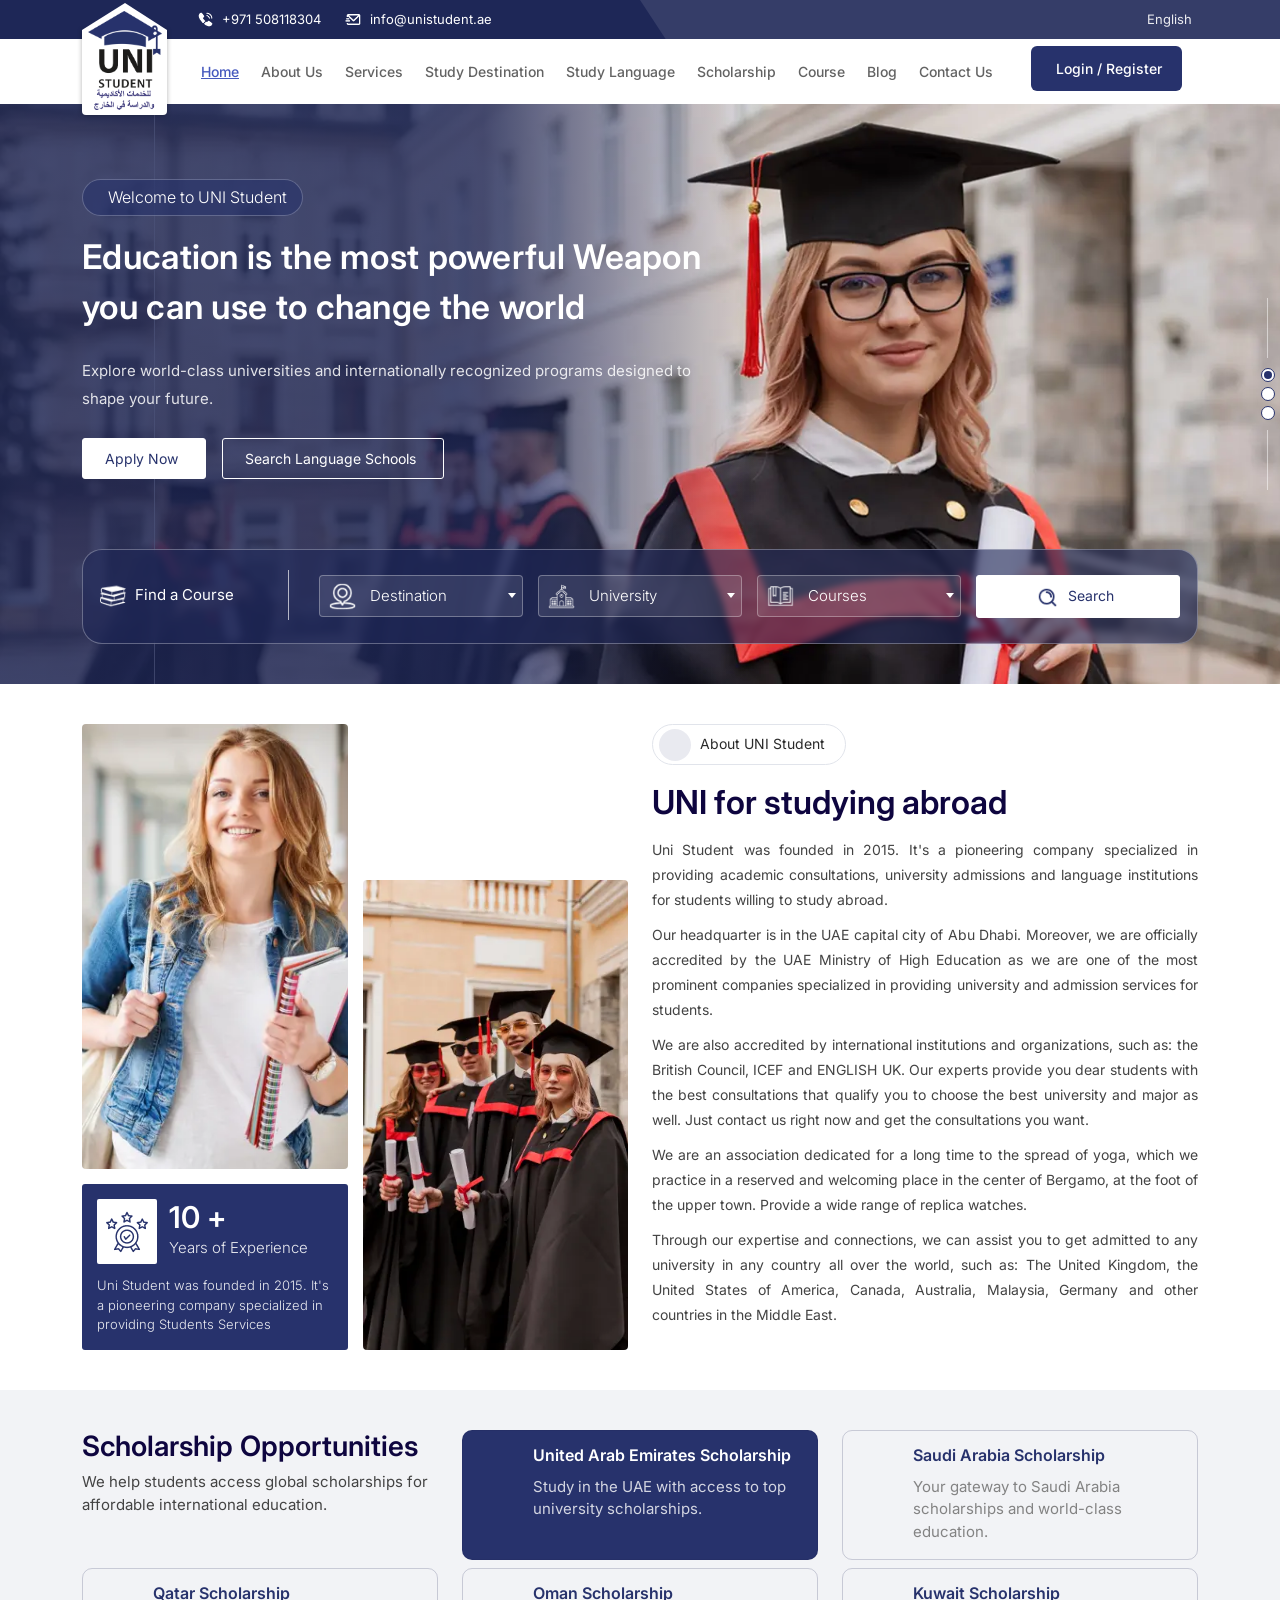
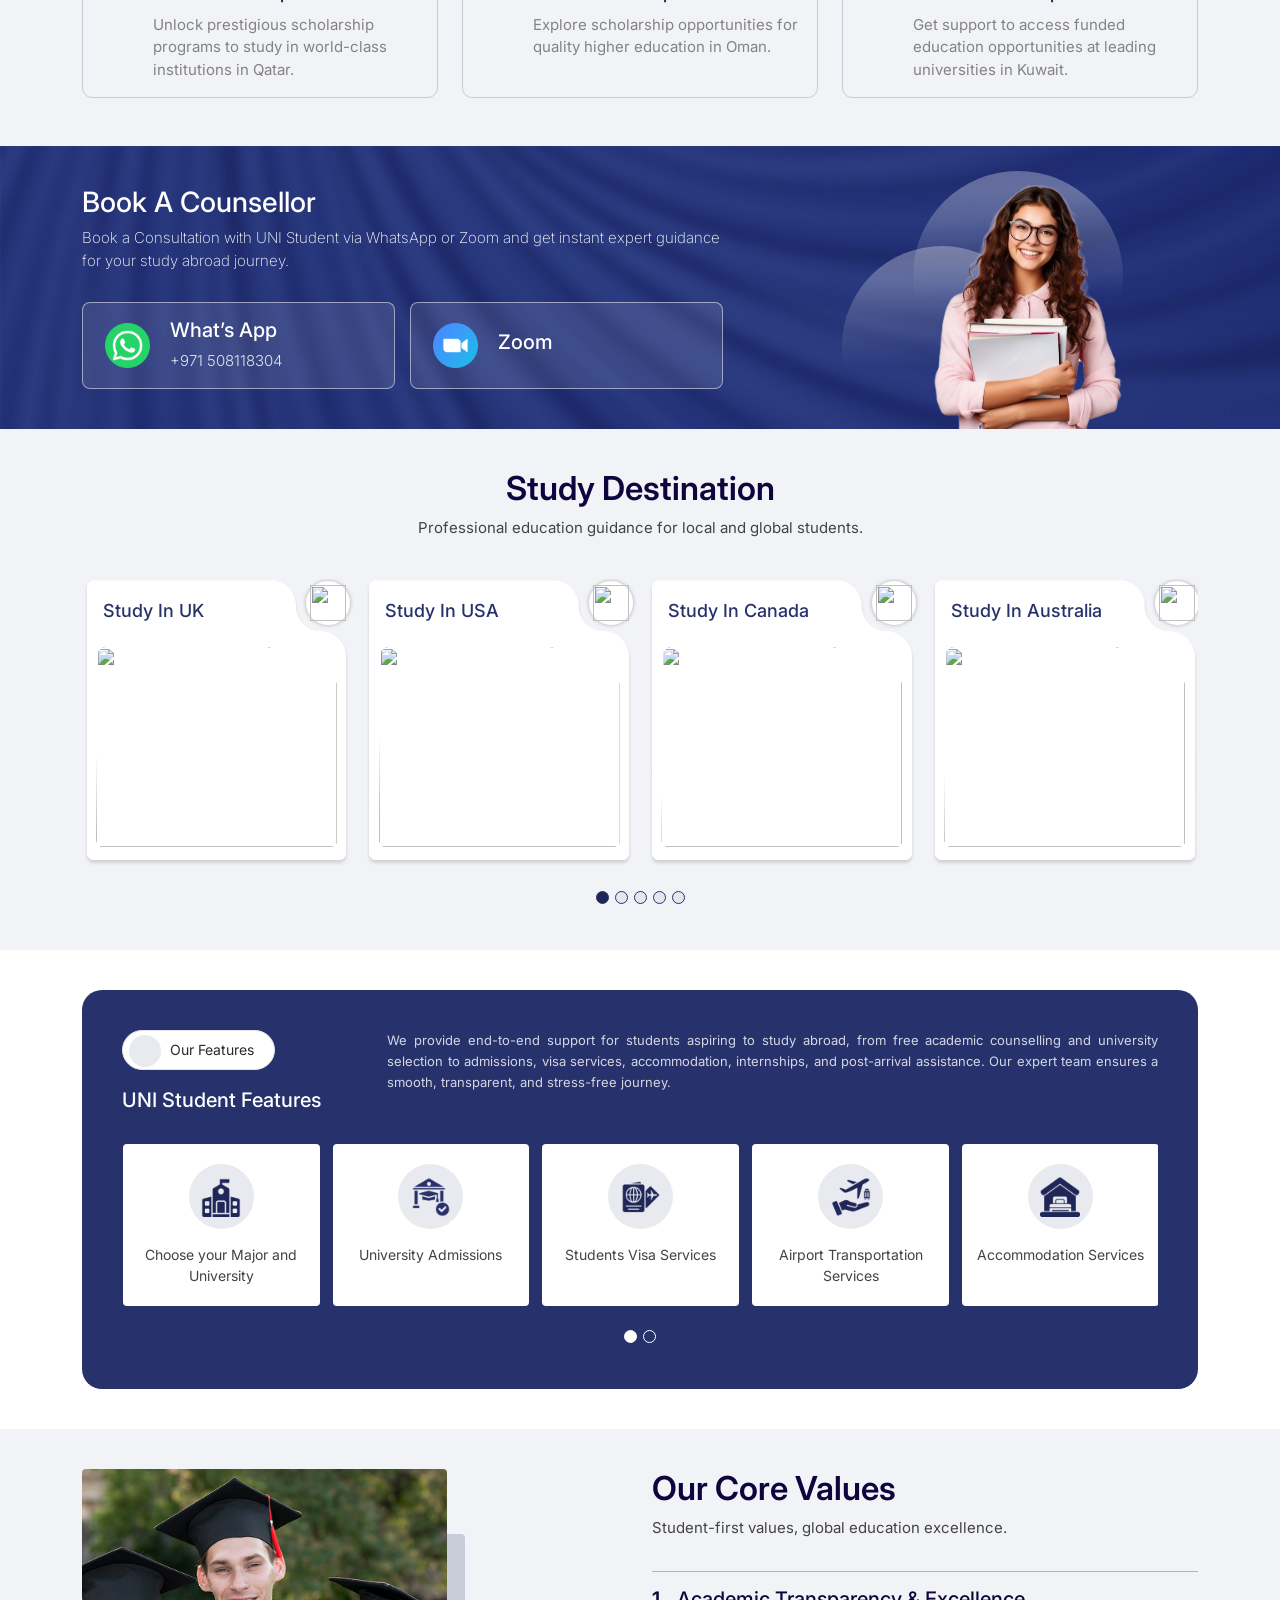
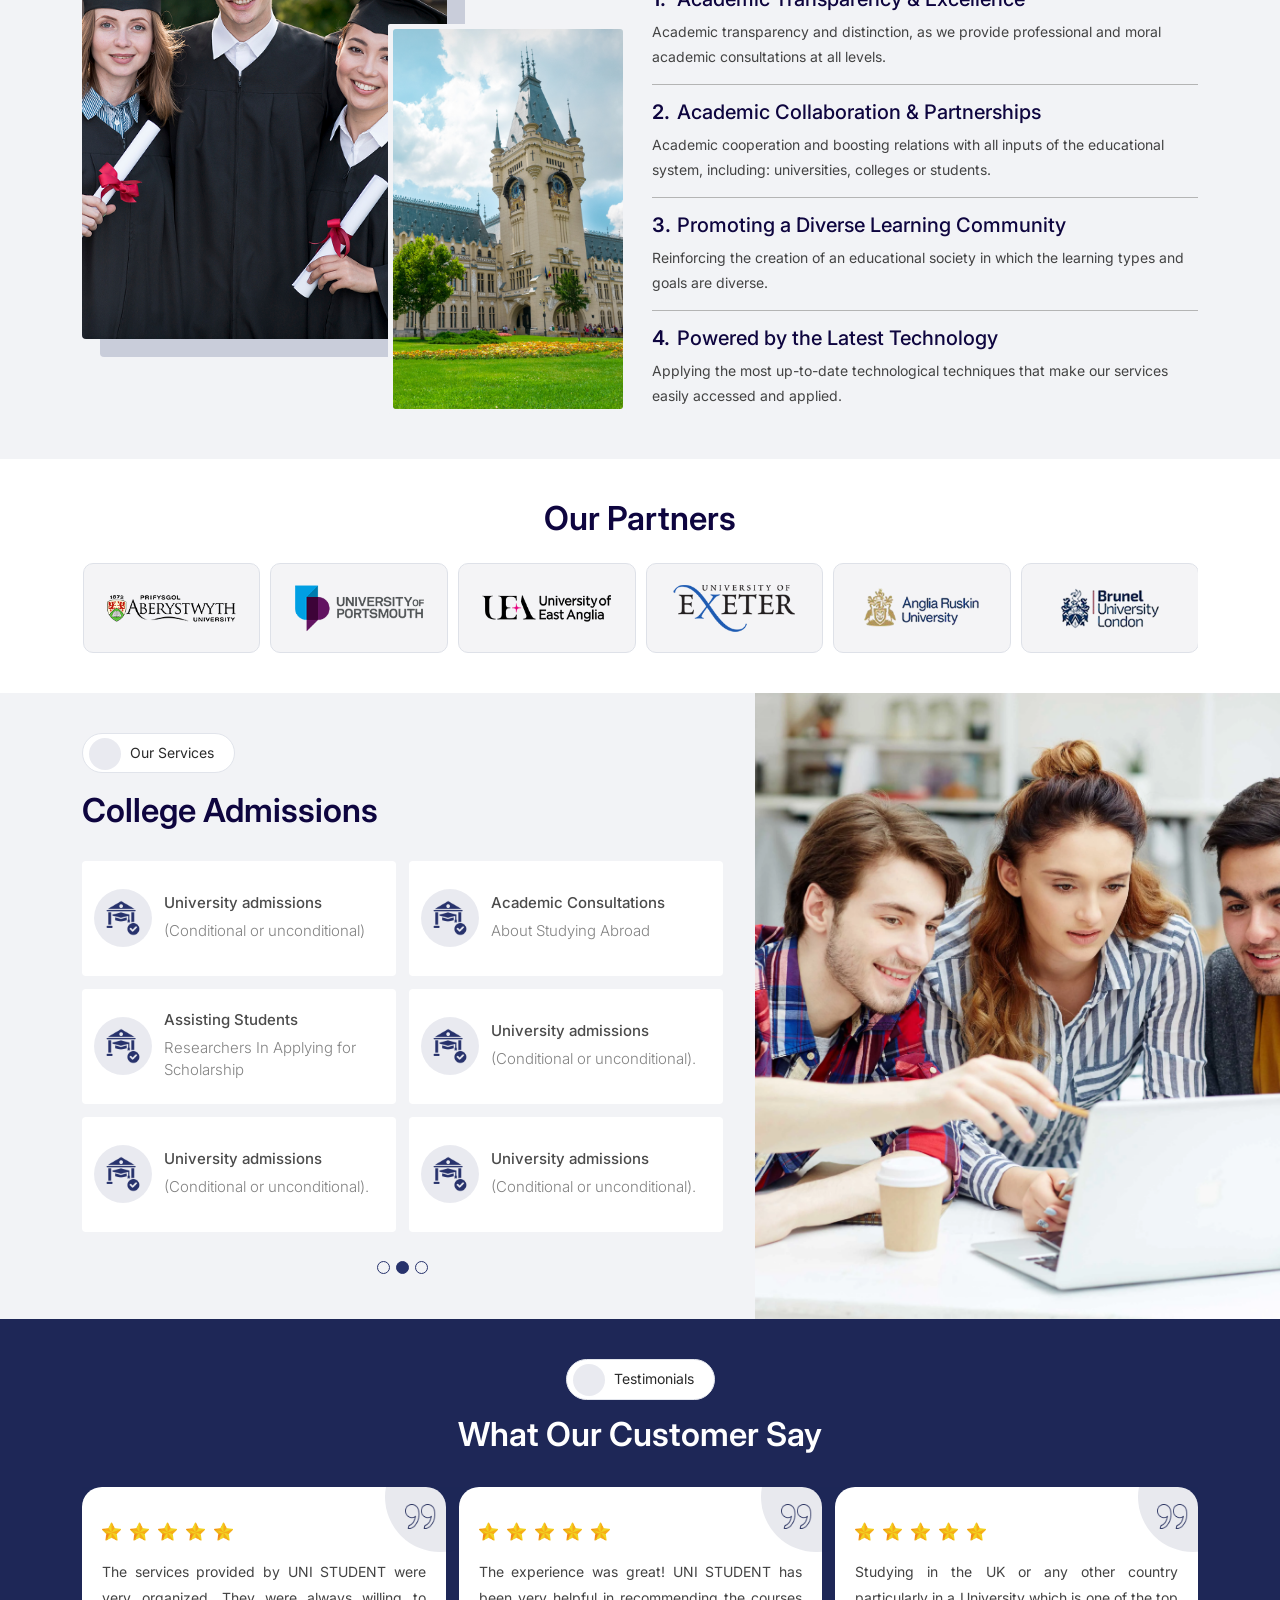
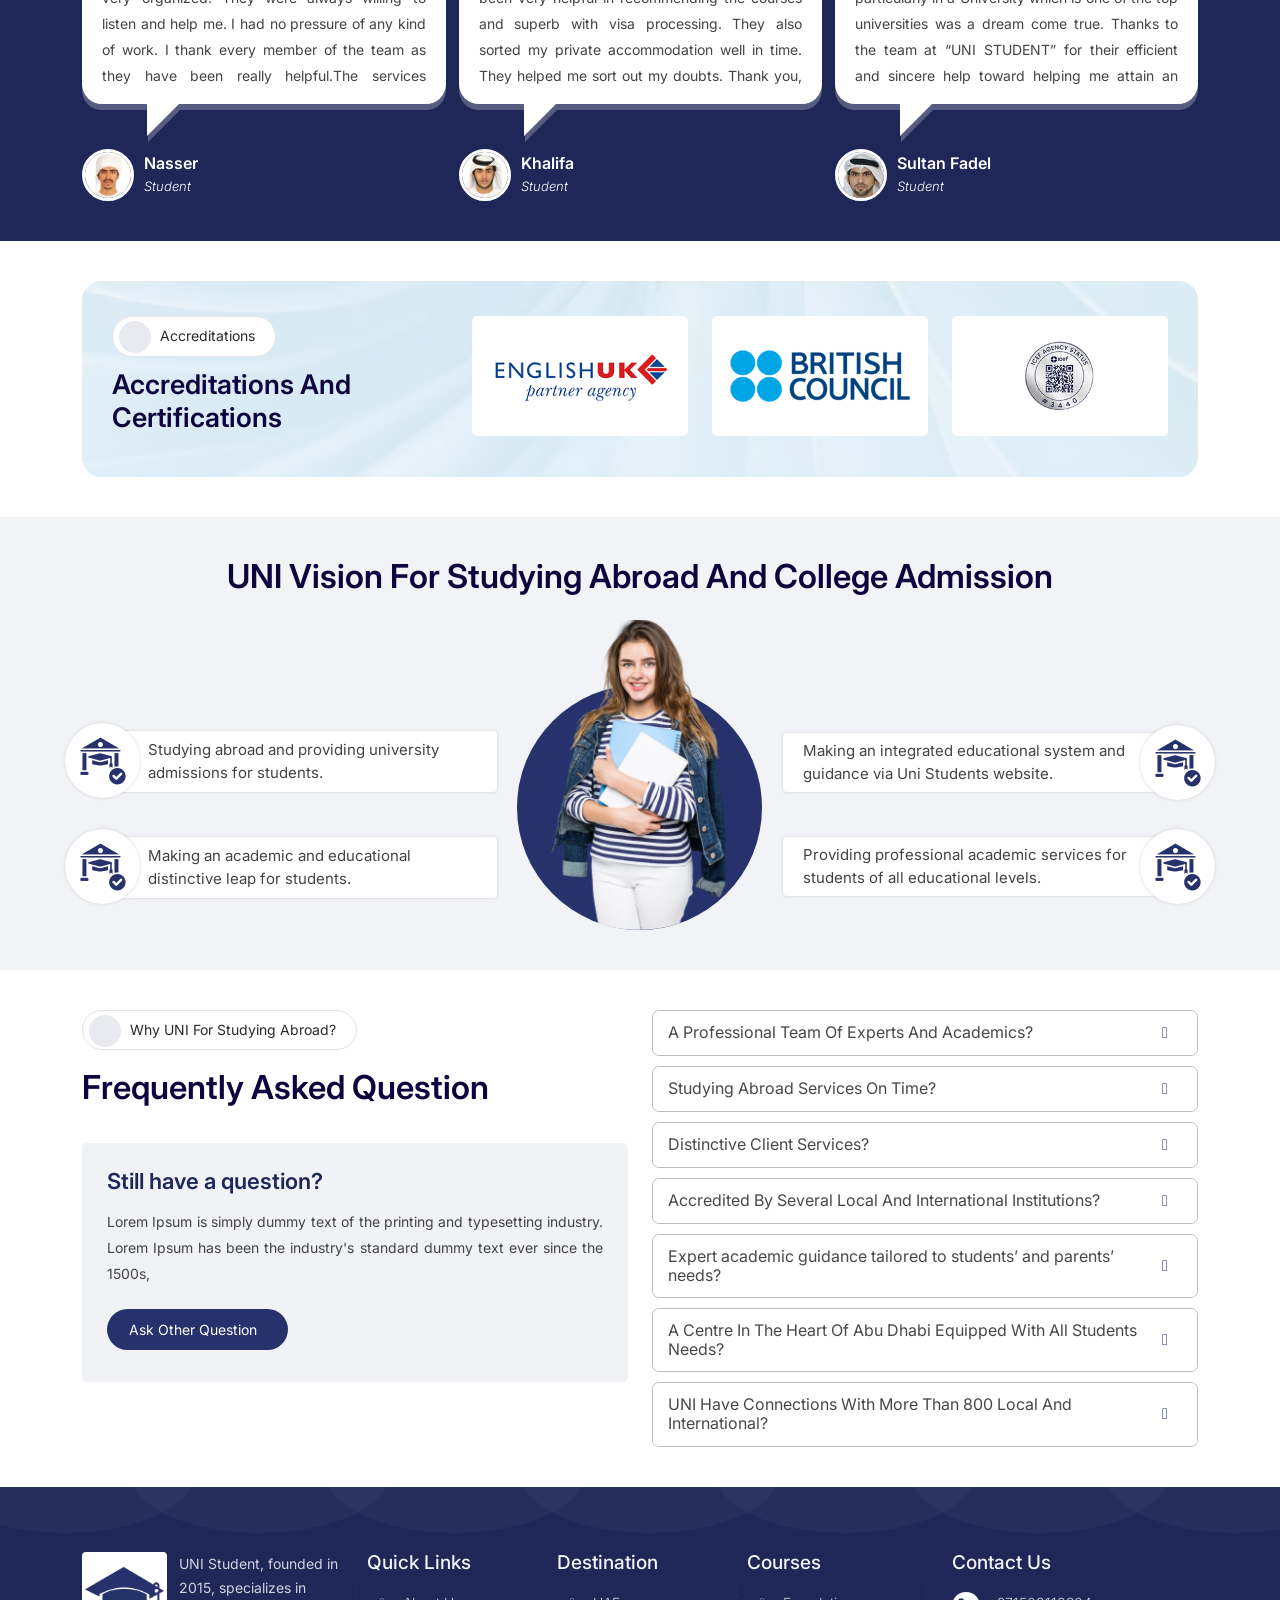
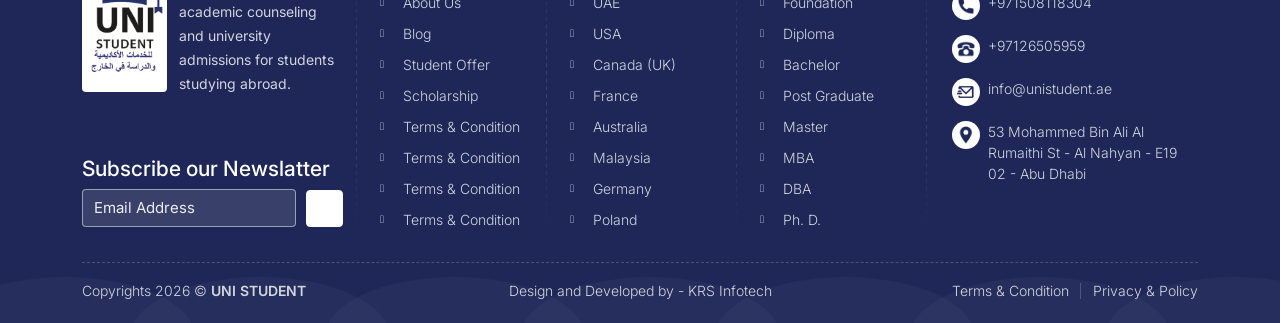
==== index.html @ 0025b0e8 "add project" ====
<!doctype html>
<html lang="en">

<head>
    <!-- Required meta tags -->
    <meta charset="utf-8">
    <meta name="viewport" content="width=device-width, initial-scale=1">
    <link rel="icon" type="image/png" href="assets/img/favicon-32.png" sizes="32x32">
    <link rel="icon" type="image/png" href="assets/img/favicon-16.png" sizes="16x16">
    <!-- font awesome -->
    <link rel="stylesheet" href="https://site-assets.fontawesome.com/releases/v6.7.2/css/all.css">
    <!-- style font family -->
    <link
        href="https://fonts.googleapis.com/css2?family=Inter:ital,opsz,wght@0,14..32,100..900;1,14..32,100..900&family=Poppins:ital,wght@0,100;0,200;0,300;0,400;0,500;0,600;0,700;0,800;0,900;1,100;1,200;1,300;1,400;1,500;1,600;1,700;1,800;1,900&display=swap"
        rel="stylesheet">
    <!-- start owl carousel -->

    <link href="assets/css/owl.carousel.min.css" rel="stylesheet" />
    <link href="assets/css/owl.theme.default.min.css" rel="stylesheet" />
    <!-- Bootstrap CSS -->

    <link href="assets/css/select2.min.css" rel="stylesheet" />
    <!-- <link rel="stylesheet" href="//cdnjs.cloudflare.com/ajax/libs/jquery.bootstrapvalidator/0.5.2/css/bootstrapValidator.min.css" /> -->
    <link href="assets/css/bootstrap.min.css" rel="stylesheet" />
    <link href="assets/intl-tel-input/intlTelInput.css" rel="stylesheet" />
    <link href="assets/css/style.css" rel="stylesheet" />
    <link href="assets/css/responsive.css" rel="stylesheet" />
    <title>Uni Student</title>
</head>

<body>
    <section class="top-info">
        <div class="container">
            <div class="row align-items-center">

                <div class="col-9">
                    <div class="tp-rgt-lnks">
                        <div class="info-list">
                            <ul>
                                <li>
                                    <a href="tel:+971 508118304">
                                        <div class="list">
                                            <div class="icn">
                                                <img src="assets/img/icons/call.png" alt="call" />
                                            </div>
                                            <div class="cntnt">
                                                <span>+971 508118304</span>
                                            </div>
                                        </div>
                                    </a>
                                </li>
                                <li>
                                    <a href="mailto:info@unistudent.ae">
                                        <div class="list">
                                            <div class="icn">
                                                <img src="assets/img/icons/mail.png" alt="mail" />
                                            </div>
                                            <div class="cntnt">
                                                <span>info@unistudent.ae</span>
                                            </div>
                                        </div>
                                    </a>
                                </li>
                            </ul>
                        </div>

                    </div>
                </div>
                <div class="col-3">
                    <div class="top_languge">
                        <p class="lang" onclick="translatePage()"><span class="mp"><i class="fa-regular fa-globe"></i></span> <span
                                class="txt">English</span> <span class="arw"><i
                                    class="fa-regular fa-chevron-down"></i></span></p>
                    </div>
                </div>
            </div>
        </div>
    </section>
    <!-- start header -->
    <header class="main-header">
        <div class="container">
            <div class="hdr">
                <div class="logo">
                    <a href="index.html">
                        <img src="assets/img/logo.png">
                    </a>
                </div>
                <div class="mdl_bgclr"></div>
                <div class="menu">
                    <div class="mbl-menu-bx d-block d-xl-none">
                        <div class="mbl-menu-hdr">
                            <div class="logo-mbl">
                                <a href="index.html">
                                    <img src="assets/img/logo-mbl.png">
                                </a>
                            </div>
                            <div class="cls-btn">
                                <button type="button"><i class="fa-regular fa-xmark"></i></button>
                            </div>
                        </div>
                    </div>
                    <div class="menuS">
                        <ul>
                            <li>
                                <a href="index.html" class="mn-anchr">Home</a>
                            </li>
                            <li>
                                <a href="about.html" class="mn-anchr">About Us</a>
                            </li>
                            <li>
                                <a href="services.html" class="mn-anchr">Services</a>
                                <span class="arw-icn"><i class="fa-solid fa-angle-down"></i></span>
                                <div class="submenu">
                                    <ul>
                                        <li>
                                            <a href="services-details.html">Counselling</a>
                                        </li>
                                        <li>
                                            <a href="services-details.html">Course, Country & University Selection</a>
                                        </li>
                                        <li>
                                            <a href="services-details.html">Application & Admission</a>
                                        </li>
                                        <li>
                                            <a href="services-details.html">Visa Processing</a>
                                        </li>
                                        <li>
                                            <a href="services-details.html">Find Students Accomodation</a>
                                        </li>
                                        <li>
                                            <a href="services-details.html">Airport Transporation</a>
                                        </li>
                                        <li>
                                            <a href="services-details.html">Certificate Attestation Service</a>
                                        </li>
                                        <li>
                                            <a href="services-details.html">Summer Camps</a>
                                        </li>
                                        <li>
                                            <a href="services-details.html">Additional Support</a>
                                        </li>
                                    </ul>
                                </div>
                            </li>
                            <li>
                                <a href="study-destination.html" class="mn-anchr">Study Destination</a>
                                <span class="arw-icn"><i class="fa-solid fa-angle-down"></i></span>
                                <div class="submenu">
                                    <ul>
                                        <li>
                                            <a href="study-destination-details-page.html"><span class="menu-flg"><img src="assets/img/flag/uk.png" /></span>Study In UK</a>
                                        </li>
                                        <li>
                                            <a href="study-destination-details-page.html"><span class="menu-flg"><img src="assets/img/flag/usa.png" /></span>Study In USA</a>
                                        </li>
                                        <li>
                                            <a href="study-destination-details-page.html"><span class="menu-flg"><img src="assets/img/flag/canada.png" /></span>Study In Canada</a>
                                        </li>
                                        <li>
                                            <a href="study-destination-details-page.html"><span class="menu-flg"><img src="assets/img/flag/Australia.png" /></span>Study In Australia</a>
                                        </li>
                                        <li>
                                            <a href="study-destination-details-page.html"><span class="menu-flg"><img src="assets/img/flag/malaysia.png" /></span>Study In Malaysia</a>
                                        </li>
                                        <li>
                                            <a href="study-destination-details-page.html"><span class="menu-flg"><img src="assets/img/flag/uae.png" /></span>Study In UAE</a>
                                        </li>
                                        <li>
                                            <a href="study-destination-details-page.html"><span class="menu-flg"><img src="assets/img/flag/france.png" /></span>Study In France</a>
                                        </li>
                                        <li>
                                            <a href="study-destination-details-page.html"><span class="menu-flg"><img src="assets/img/flag/germany.png" /></span>Study In Germany</a>
                                        </li>
                                        <li>
                                            <a href="study-destination-details-page.html"><span class="menu-flg"><img src="assets/img/flag/poland.png" /></span>Study In Poland</a>
                                        </li>
                                        <li>
                                            <a href="study-destination-details-page.html"><span class="menu-flg"><img src="assets/img/flag/hungary.png" /></span>Study In Hungary</a>
                                        </li>
                                        <li>
                                            <a href="study-destination-details-page.html"><span class="menu-flg"><img src="assets/img/flag/georgia.png" /></span>Study In Georgia</a>
                                        </li>
                                        <li>
                                            <a href="study-destination-details-page.html"><span class="menu-flg"><img src="assets/img/flag/spain.png" /></span>Study In Spain</a>
                                        </li>
                                        <li>
                                            <a href="study-destination-details-page.html"><span class="menu-flg"><img src="assets/img/flag/newzealand.png" /></span>Study In New Zealand</a>
                                        </li>
                                        <li>
                                            <a href="study-destination-details-page.html"><span class="menu-flg"><img src="assets/img/flag/netherlands.png" /></span>Study In Netherlands</a>
                                        </li>
                                        <li>
                                            <a href="study-destination-details-page.html"><span class="menu-flg"><img src="assets/img/flag/cyprus.png" /></span>Study In Cyprus</a>
                                        </li>
                                        <li>
                                            <a href="study-destination-details-page.html"><span class="menu-flg"><img src="assets/img/flag/italy.png" /></span>Study In Italy</a>
                                        </li>
                                        <li>
                                            <a href="study-destination-details-page.html"><span class="menu-flg"><img src="assets/img/flag/turkey.png" /></span>Study In Turkey</a>
                                        </li>
                                        <li>
                                            <a href="study-destination-details-page.html"><span class="menu-flg"><img src="assets/img/flag/malta.png" /></span>Study In Malta</a>
                                        </li>
                                        <li>
                                            <a href="study-destination-details-page.html"><span class="menu-flg"><img src="assets/img/flag/serbia.png" /></span>Study In Serbia</a>
                                        </li>
                                        <li>
                                            <a href="study-destination-details-page.html"><span class="menu-flg"><img src="assets/img/flag/russia.png" /></span>Study In Russia</a>
                                        </li>
                                        
                                    </ul>
                                </div>
                            </li>
                            <li>
                                <a href="study-language.html" class="mn-anchr">Study Language</a>
                                <span class="arw-icn"><i class="fa-solid fa-angle-down"></i></span>
                                <div class="submenu">
                                    <ul>
                                        <li>
                                            <a href="study-language-inner-page.html"><span class="menu-flg"><img src="assets/img/flag/uk.png" /></span>Study English in UK</a>
                                        </li>
                                        <li>
                                            <a href="study-language-inner-page.html"><span class="menu-flg"><img src="assets/img/flag/usa.png" /></span>Study English in USA</a>
                                        </li>
                                        <li>
                                            <a href="study-language-inner-page.html"><span class="menu-flg"><img src="assets/img/flag/canada.png" /></span>Study English in Canada</a>
                                        </li>
                                        <li>
                                            <a href="study-language-inner-page.html"><span class="menu-flg"><img src="assets/img/flag/Australia.png" /></span>Study English in Australia</a>
                                        </li>
                                        <li>
                                            <a href="study-language-inner-page.html"><span class="menu-flg"><img src="assets/img/flag/poland.png" /></span>Study English in Poland</a>
                                        </li>
                                        <li>
                                            <a href="study-language-inner-page.html"><span class="menu-flg"><img src="assets/img/flag/uae.png" /></span>Study English in UAE</a>
                                        </li>
                                        <li>
                                            <a href="study-language-inner-page.html"><span class="menu-flg"><img src="assets/img/flag/newzealand.png" /></span>Study English in New Zealand</a>
                                        </li>
                                        <li>
                                            <a href="study-language-inner-page.html"><span class="menu-flg"><img src="assets/img/flag/turkey.png" /></span>Study English in Turkey</a>
                                        </li>
                                        <li>
                                            <a href="study-language-inner-page.html"><span class="menu-flg"><img src="assets/img/flag/malta.png" /></span>Study English in Malta</a>
                                        </li>
                                        <li>
                                            <a href="study-language-inner-page.html"><span class="menu-flg"><img src="assets/img/flag/malaysia.png" /></span>Study English in Malaysia</a>
                                        </li>
                                        <li>
                                            <a href="study-language-inner-page.html"><span class="menu-flg"><img src="assets/img/flag/ireland.png" /></span>Study English in Irland</a>
                                        </li>
                                        <li>
                                            <a href="study-language-inner-page.html"><span class="menu-flg"><img src="assets/img/flag/scotland.png" /></span>Study English in Scotland</a>
                                        </li>
                                        <li>
                                            <a href="study-language-inner-page.html"><span class="menu-flg"><img src="assets/img/flag/georgia.png" /></span>Study English in Georgia</a>
                                        </li>
                                        <li>
                                            <a href="study-language-inner-page.html"><span class="menu-flg"><img src="assets/img/flag/serbia.png" /></span>Study English in Serbia</a>
                                        </li>
                                        <li>
                                            <a href="study-language-inner-page.html"><span class="menu-flg"><img src="assets/img/flag/germany.png" /></span>Study English in Germany</a>
                                        </li>
                                        <li>
                                            <a href="study-language-inner-page.html"><span class="menu-flg"><img src="assets/img/flag/italy.png" /></span>Study English in Italy</a>
                                        </li>
                                        <li>
                                            <a href="study-language-inner-page.html"><span class="menu-flg"><img src="assets/img/flag/japan.png" /></span>Study English in Japan</a>
                                        </li>
                                        <li>
                                            <a href="study-language-inner-page.html"><span class="menu-flg"><img src="assets/img/flag/china.png" /></span>Study English in China</a>
                                        </li>
                                        <li>
                                            <a href="study-language-inner-page.html"><span class="menu-flg"><img src="assets/img/flag/france.png" /></span>Study English in France</a>
                                        </li>
                                        <li>
                                            <a href="study-language-inner-page.html"><span class="menu-flg"><img src="assets/img/flag/south-korea.png" /></span>Study English in South Korea</a>
                                        </li>
                                        <li>
                                            <a href="study-language-inner-page.html"><span class="menu-flg"><img src="assets/img/flag/netherlands.png" /></span>Study English in Netherland</a>
                                        </li>
                                        <li>
                                            <a href="study-language-inner-page.html"><span class="menu-flg"><img src="assets/img/flag/spain.png" /></span>Study English in Spain</a>
                                        </li>
                                    </ul>
                                </div>
                            </li>
                            <li>
                                <a href="javascript:void(0);" class="mn-anchr">Scholarship</a>
                                <span class="arw-icn"><i class="fa-solid fa-angle-down"></i></span>
                                <div class="submenu">
                                    <ul>
                                        <li>
                                            <a href="scholarship-details.html"><span class="menu-flg"><img src="assets/img/flag/uae.png" /></span>UAE Scholarship</a>
                                        </li>
                                        <li>
                                            <a href="scholarship-details.html"><span class="menu-flg"><img src="assets/img/flag/saudi-arabia.png" /></span>Saudi Arabia Scholarship</a>
                                        </li>
                                        <li>
                                            <a href="scholarship-details.html"><span class="menu-flg"><img src="assets/img/flag/kuwait.png" /></span>Kuwait Scholarship</a>
                                        </li>
                                        <li>
                                            <a href="scholarship-details.html"><span class="menu-flg"><img src="assets/img/flag/qatar.png" /></span>Qatar Scholarship</a>
                                        </li>
                                        <li>
                                            <a href="scholarship-details.html"><span class="menu-flg"><img src="assets/img/flag/oman.png" /></span>Oman Scholarship</a>
                                        </li>
                                        <li>
                                            <a href="scholarship-details.html"><span class="menu-flg"><img src="assets/img/flag/bahrain.png" /></span>Bahrain Scholarship</a>
                                        </li>
                                        
                                    </ul>
                                </div>
                            </li>

                            <li>
                                <a href="courses.html" class="mn-anchr">Course</a>
                                <span class="arw-icn"><i class="fa-solid fa-angle-down"></i></span>
                                <div class="submenu">
                                    <ul>
                                        <li>
                                            <a href="courses-details.html">Foundation</a>
                                        </li>
                                        <li>
                                            <a href="courses-details.html">Diploma</a>
                                        </li>
                                        <li>
                                            <a href="courses-details.html">Bachelor</a>
                                        </li>
                                        <li>
                                            <a href="courses-details.html">Postgraduate</a>
                                        </li>
                                        <li>
                                            <a href="courses-details.html">Master</a>
                                        </li>
                                        <li>
                                            <a href="courses-details.html">MBA</a>
                                        </li>
                                        <li>
                                            <a href="courses-details.html">DBA</a>
                                        </li>
                                        <li>
                                            <a href="courses-details.html">Ph.D</a>
                                        </li>
                                    </ul>
                                </div>
                            </li>
                            <li>
                                <a href="blog.html" class="mn-anchr">Blog</a>
                            </li>
                            <li>
                                <a href="contact-us.html" class="mn-anchr">Contact Us</a>
                            </li>
                        </ul>
                    </div>
                </div>
                <div class="hedr-btns">
                    <a href="#" class="primary-btn"><span><i class="fa-regular fa-user"></i></span> <span
                            class="btn-grd">Login / Register </span>
                    </a>
                    <button class="mn_btn"><i class="fa-regular fa-bars"></i></button>
                </div>
            </div>
        </div>
    </header>
    <!-- end header -->
<!-- start banner -->
<div class="banner-slider owl-carousel owl-theme">
    <div class="item">
        <div class="banner-itms">
            <div class="banner-img">
                <img src="assets/img/slider/slider-01.webp" alt="slider-01" />
                <span class="bnr-line"></span>
            </div>
            <div class="banner-cntnt">
                <div class="container">
                    <div class="row">
                        <div class="col-md-10 col-lg-7">
                            <div class="bnr-subtitle">
                                <h6 class="subtitle"><span><i class="fa-solid fa-graduation-cap"></i></span>
                                    <span>Welcome to UNI Student</span>
                                </h6>
                            </div>
                            <h1 class="bnr-hdg">Education is the most powerful Weapon you can use to change the world
                            </h1>
                            <p class="bnr-para">Explore world-class universities and internationally recognized programs
                                designed to shape your future.</p>
                                <div class="banner-btns-grp">
                                    <a href="#" class="white-btn"><span class="btn-grd">Apply Now</span> <span><i
                                        class="fa-regular fa-arrow-right"></i></span></a>
                                        <a href="#" class="white-btn btn2"><span class="btn-grd">Search Language Schools</span> <span><i
                                        class="fa-regular fa-arrow-right"></i></span></a>
                                </div>
                            
                        </div>
                    </div>
                </div>
            </div>
        </div>
    </div>
    <!--end items-->
    <div class="item">
        <div class="banner-itms">
            <div class="banner-img">
                <img src="assets/img/slider/slider-01.webp" alt="slider-02" />
                <span class="bnr-line"></span>
            </div>
            <div class="banner-cntnt">
                <div class="container">
                    <div class="row">
                        <div class="col-md-10 col-lg-7">
                            <div class="bnr-subtitle">
                                <h6 class="subtitle"><span><i class="fa-solid fa-graduation-cap"></i></span>
                                    <span>Welcome to UNI Student</span>
                                </h6>
                            </div>
                            <h1 class="bnr-hdg">Education is the most powerful Weapon you can use to change the world
                            </h1>
                            <p class="bnr-para">Explore world-class universities and internationally recognized programs
                                designed to shape your future.</p>
                           <div class="banner-btns-grp">
                                    <a href="#" class="white-btn"><span class="btn-grd">Apply Now</span> <span><i
                                        class="fa-regular fa-arrow-right"></i></span></a>
                                        <a href="#" class="white-btn btn2"><span class="btn-grd">Search Language Schools</span> <span><i
                                        class="fa-regular fa-arrow-right"></i></span></a>
                                </div>
                        </div>
                    </div>
                </div>
            </div>
        </div>
    </div>
    <!--end items-->
    <div class="item">
        <div class="banner-itms">
            <div class="banner-img">
                <img src="assets/img/slider/slider-01.webp" alt="slider-03" />
                <span class="bnr-line"></span>
            </div>
            <div class="banner-cntnt">
                <div class="container">
                    <div class="row">
                        <div class="col-md-10 col-lg-7">
                            <div class="bnr-subtitle">
                                <h6 class="subtitle"><span><i class="fa-solid fa-graduation-cap"></i></span>
                                    <span>Welcome to UNI Student</span>
                                </h6>
                            </div>
                            <h1 class="bnr-hdg">Education is the most powerful Weapon you can use to change the world
                            </h1>
                            <p class="bnr-para">Explore world-class universities and internationally recognized programs
                                designed to shape your future.</p>
                            <div class="banner-btns-grp">
                                    <a href="#" class="white-btn"><span class="btn-grd">Apply Now</span> <span><i
                                        class="fa-regular fa-arrow-right"></i></span></a>
                                        <a href="#" class="white-btn btn2"><span class="btn-grd">Search Language Schools</span> <span><i
                                        class="fa-regular fa-arrow-right"></i></span></a>
                                </div>
                        </div>
                    </div>
                </div>
            </div>
        </div>
    </div>
    <!--end items-->
</div>
<!-- end banner -->
<!-- start banner search -->
<div class="container">
    <div class="row">
        <div class="col-md-12">
            <div class="bnr-srch">
                <div class="box">
                    <div class="srch-hdg">
                        <h6 class="hdg-h6"><span class="icn"> <img src="assets/img/icons/books.png" /> </span> <span
                                class="txt">Find a
                                Course</span></h6>
                    </div>

                </div>
                <div class="box">
                    <div class="bnr-frm-grp">
                        <span class="icn"><img src="assets/img/icons/location.png" /></span>
                        <select class="select2 d-none" name="destination">
                            <option selected>Destination</option>
                            <option value="WY">Wyoming</option>
                        </select>
                    </div>
                </div>
                <div class="box">
                    <div class="bnr-frm-grp">
                        <span class="icn"><img src="assets/img/icons/university.png" /></span>
                        <select class="select2 d-none" name="university">
                            <option selected>University</option>
                            <option value="WY">Wyoming</option>
                        </select>
                    </div>
                </div>
                <div class="box">
                    <div class="bnr-frm-grp">
                        <span class="icn"><img src="assets/img/icons/book.png" /></span>
                        <select class="select2 d-none" name="courses">
                            <option selected>Courses</option>
                            <option value="WY">Wyoming</option>
                        </select>
                    </div>
                </div>
                <div class="box">
                    <button class="white-btn"><span class="img">
                            <img src="assets/img/icons/search.png" />
                        </span><span class="btn-grd">Search</span> </button>
                </div>
            </div>
        </div>
    </div>
</div>
<!-- end banner search -->
<!-- start about us -->
<section class="section-padding">
    <div class="container">
        <div class="row">
            <div class="col-md-6">
                <div class="abt-img">
                    <div class="box1">
                        <div class="img-box1">
                            <img src="assets/img/about/about-01.webp" />
                        </div>
                        <div class="abt-ex">
                            <div class="ex-bx">
                                <div class="ex-icn">
                                    <img src="assets/img/icons/experince.png" />
                                </div>
                                <div class="abt-ex-cunt" id="counter2">
                                    <h2 class="abtcont"><span class="count2" data-count="10">0</span> +
                                    </h2>
                                    <p>Years of Experience</p>
                                </div>
                            </div>
                            <p class="txt">Uni Student was founded in 2015. It's a pioneering company specialized in
                                providing Students Services</p>
                        </div>
                    </div>
                    <div class="box2">
                        <div class="img-box2">
                            <img src="assets/img/about/about-02.webp" />
                        </div>
                    </div>
                </div>
            </div>
            <div class="col-md-6 mt-4 mt-md-0">
                <div class="about-content">
                    <div class="section-subtitle">
                        <h6 class="subtitle"><span class="icon"><i class="fa-solid fa-graduation-cap"></i></span> <span
                                class="txt">About UNI Student</span></h6>
                    </div>
                    <h4 class="hdg-h4">UNI for studying abroad</h4>
                    <p class="para-01">Uni Student was founded in 2015. It's a pioneering company specialized in
                        providing academic consultations, university admissions and language institutions for students
                        willing to study abroad.</p>
                    <p class="para-01">
                        Our headquarter is in the UAE capital city of Abu Dhabi. Moreover, we are officially accredited
                        by the UAE Ministry of High Education as we are one of the most prominent companies specialized
                        in providing university and admission services for students.</p>
                    <p class="para-01">
                        We are also accredited by international institutions and organizations, such as: the British
                        Council, ICEF and ENGLISH UK. Our experts provide you dear students with the best consultations
                        that qualify you to choose the best university and major as well. Just contact us right now and
                        get the consultations you want.</p>
                    <p class="para-01">
                        We are an association dedicated for a long time to the spread of yoga, which we practice in a
                        reserved and welcoming place in the center of Bergamo, at the foot of the upper town. Provide a
                        wide range of replica watches.</p>
                    <p class="para-01">Through our expertise and connections, we can assist you to get admitted to any
                        university in
                        any country all over the world, such as: The United Kingdom, the United States of America,
                        Canada, Australia, Malaysia, Germany and other countries in the Middle East.</p>
                </div>
            </div>
        </div>
    </div>
</section>
<!-- end about us -->
<!-- start scholarship opportunities -->
 <section class="section-padding section-lightbg">
    <div class="container">
        <div class="row">
            <div class="col-md-4 mb-2">
                <div class="section-top-heading schr-tp-hdg">
                        <h2 class="section-heading">Scholarship Opportunities</h2>
                        <p>We help students access global scholarships for affordable international education.</p>
                    </div>
            </div>
            <div class="col-md-4 mb-2">
                <div class="scholarsip-card-home active">
                    <div class="icon">
                        <img src="assets/img/flag/uae.png" alt="">
                    </div>
                    <div class="content">
                        <h6 class="hdg-h6">United Arab Emirates Scholarship</h6>
                        <p class="para">Study in the UAE with access to top university scholarships.</p>
                    </div>
                </div>
            </div>
            <div class="col-md-4 mb-2">
                <div class="scholarsip-card-home">
                    <div class="icon">
                        <img src="assets/img/flag/saudi-arabia.png" alt="">
                    </div>
                    <div class="content">
                        <h6 class="hdg-h6">Saudi Arabia Scholarship</h6>
                        <p class="para">Your gateway to Saudi Arabia scholarships and world-class education.</p>
                    </div>
                </div>
            </div>
            <div class="col-md-4 mb-2">
                <div class="scholarsip-card-home">
                    <div class="icon">
                        <img src="assets/img/flag/qatar.png" alt="">
                    </div>
                    <div class="content">
                        <h6 class="hdg-h6">Qatar Scholarship</h6>
                        <p class="para">Unlock prestigious scholarship programs to study in world-class institutions in Qatar.</p>
                    </div>
                </div>
            </div>
            <div class="col-md-4 mb-2">
                <div class="scholarsip-card-home">
                    <div class="icon">
                        <img src="assets/img/flag/oman.png" alt="">
                    </div>
                    <div class="content">
                        <h6 class="hdg-h6">Oman Scholarship</h6>
                        <p class="para">Explore scholarship opportunities for quality higher education in Oman.</p>
                    </div>
                </div>
            </div>
            <div class="col-md-4 mb-2">
                <div class="scholarsip-card-home">
                    <div class="icon">
                        <img src="assets/img/flag/kuwait.png" alt="">
                    </div>
                    <div class="content">
                        <h6 class="hdg-h6">Kuwait Scholarship</h6>
                        <p class="para">Get support to access funded education opportunities at leading universities in Kuwait.</p>
                    </div>
                </div>
            </div>
           
        </div>
    </div>
 </section>
<!-- end scholarship opportunities -->
 <!-- start book a consular -->
  <section class="consular">
    <div class="container">
        <div class="row">
            <div class="col-md-7">
                <div class="book-consular-content">
                    <h3 class="hdg-h3">Book A Counsellor</h3>
                    <p class="para">Book a Consultation with UNI Student via WhatsApp or Zoom and get instant expert guidance for your study abroad journey.</p>
                    <div class="consular-meeting">
                        <ul>
                            <li>
                                <a href="#">
                                    <div class="meeting-itm">
                                        <div class="icon">
                                            <img src="assets/img/whatsapp.png" alt="">
                                        </div>
                                        <div class="content">
                                            <h5>What’s App</h5>
                                            <p>+971 508118304</p>
                                        </div>
                                    </div>
                                </a>
                            </li>
                            <li>
                                <a href="#">
                                    <div class="meeting-itm">
                                        <div class="icon">
                                            <img src="assets/img/zoom.png" alt="">
                                        </div>
                                        <div class="content">
                                            <h5>Zoom</h5>
                                           
                                        </div>
                                    </div>
                                </a>
                            </li>
                        </ul>
                    </div>
                </div>
            </div>
            <div class="col-md-5">
                <div class="consular-img">
                    <img src="assets/img/girl-02.png" alt="">
                </div>
            </div>
        </div>
    </div>
  </section>
  <!-- end book a consular -->
<!-- start denstination -->
<section class="section-padding section-lightbg">
    <div class="container">
        <div class="row justify-content-center">
            <div class="col-md-8">
                <div class="section-top-heading text-center">
                    <h2 class="section-heading">Study Destination</h2>
                    <p>Professional education guidance for local and global students.</p>
                </div>
            </div>
        </div>
        <div class="row mt-4">
            <div class="col-md-12">
                <div class="study-destination owl-carousel owl-theme">
                    <div class="item">
                        <a href="#">
                            <div class="study-destination-bg">
                                <div class="destination-hdg">
                                    <h5 class="hdg-h5">Study In UK</h5>
                                    <div class="destination-flg">
                                        <img src="assets/img/flag/uk.png" />
                                    </div>
                                </div>
                                <div class="img-shape">
                                    <img src="assets/img/flag/uk-bg.webp" />
                                </div>
                            </div>
                        </a>
                    </div>
                    <div class="item">
                        <a href="#">
                            <div class="study-destination-bg">
                                <div class="destination-hdg">
                                    <h5 class="hdg-h5">Study In USA</h5>
                                    <div class="destination-flg">
                                        <img src="assets/img/flag/usa.png" />
                                    </div>
                                </div>
                                <div class="img-shape">
                                    <img src="assets/img/flag/usa-bg.webp" />
                                </div>
                            </div>
                        </a>
                    </div>
                    <div class="item">
                        <a href="#">
                            <div class="study-destination-bg">
                                <div class="destination-hdg">
                                    <h5 class="hdg-h5">Study In Canada</h5>
                                    <div class="destination-flg">
                                        <img src="assets/img/flag/canada.png" />
                                    </div>
                                </div>
                                <div class="img-shape">
                                    <img src="assets/img/flag/canada-bg.webp" />
                                </div>
                            </div>
                        </a>
                    </div>
                    <div class="item">
                        <a href="#">
                            <div class="study-destination-bg">
                                <div class="destination-hdg">
                                    <h5 class="hdg-h5">Study In Australia</h5>
                                    <div class="destination-flg">
                                        <img src="assets/img/flag/Australia.png" />
                                    </div>
                                </div>
                                <div class="img-shape">
                                    <img src="assets/img/flag/Australia-bg.webp" />
                                </div>
                            </div>
                        </a>
                    </div>
                    <div class="item">
                        <a href="#">
                            <div class="study-destination-bg">
                                <div class="destination-hdg">
                                    <h5 class="hdg-h5">Study In Malaysia</h5>
                                    <div class="destination-flg">
                                        <img src="assets/img/flag/malaysia.png" />
                                    </div>
                                </div>
                                <div class="img-shape">
                                    <img src="assets/img/flag/malaysia-bg.webp" />
                                </div>
                            </div>
                        </a>
                    </div>
                    <div class="item">
                        <a href="#">
                            <div class="study-destination-bg">
                                <div class="destination-hdg">
                                    <h5 class="hdg-h5">Study In UAE</h5>
                                    <div class="destination-flg">
                                        <img src="assets/img/flag/uae.png" />
                                    </div>
                                </div>
                                <div class="img-shape">
                                    <img src="assets/img/flag/uae-bg.webp" />
                                </div>
                            </div>
                        </a>
                    </div>
                    <div class="item">
                        <a href="#">
                            <div class="study-destination-bg">
                                <div class="destination-hdg">
                                    <h5 class="hdg-h5">Study In France</h5>
                                    <div class="destination-flg">
                                        <img src="assets/img/flag/france.png" />
                                    </div>
                                </div>
                                <div class="img-shape">
                                    <img src="assets/img/flag/france-bg.webp" />
                                </div>
                            </div>
                        </a>
                    </div>
                    <div class="item">
                        <a href="#">
                            <div class="study-destination-bg">
                                <div class="destination-hdg">
                                    <h5 class="hdg-h5">Study In Germany</h5>
                                    <div class="destination-flg">
                                        <img src="assets/img/flag/germany.png" />
                                    </div>
                                </div>
                                <div class="img-shape">
                                    <img src="assets/img/flag/germany-bg.webp" />
                                </div>
                            </div>
                        </a>
                    </div>
                    <div class="item">
                        <a href="#">
                            <div class="study-destination-bg">
                                <div class="destination-hdg">
                                    <h5 class="hdg-h5">Study In Poland</h5>
                                    <div class="destination-flg">
                                        <img src="assets/img/flag/poland.png" />
                                    </div>
                                </div>
                                <div class="img-shape">
                                    <img src="assets/img/flag/poland-bg.webp" />
                                </div>
                            </div>
                        </a>
                    </div>
                    <div class="item">
                        <a href="#">
                            <div class="study-destination-bg">
                                <div class="destination-hdg">
                                    <h5 class="hdg-h5">Study In Hungary</h5>
                                    <div class="destination-flg">
                                        <img src="assets/img/flag/hungary.png" />
                                    </div>
                                </div>
                                <div class="img-shape">
                                    <img src="assets/img/flag/hungary-bg.webp" />
                                </div>
                            </div>
                        </a>
                    </div>
                    <div class="item">
                        <a href="#">
                            <div class="study-destination-bg">
                                <div class="destination-hdg">
                                    <h5 class="hdg-h5">Study In Georgia</h5>
                                    <div class="destination-flg">
                                        <img src="assets/img/flag/georgia.png" />
                                    </div>
                                </div>
                                <div class="img-shape">
                                    <img src="assets/img/flag/georgia-bg.webp" />
                                </div>
                            </div>
                        </a>
                    </div>
                    <div class="item">
                        <a href="#">
                            <div class="study-destination-bg">
                                <div class="destination-hdg">
                                    <h5 class="hdg-h5">Study In Spain</h5>
                                    <div class="destination-flg">
                                        <img src="assets/img/flag/spain.png" />
                                    </div>
                                </div>
                                <div class="img-shape">
                                    <img src="assets/img/flag/spain-bg.webp" />
                                </div>
                            </div>
                        </a>
                    </div>
                    <div class="item">
                        <a href="#">
                            <div class="study-destination-bg">
                                <div class="destination-hdg">
                                    <h5 class="hdg-h5">Study In New Zealand</h5>
                                    <div class="destination-flg">
                                        <img src="assets/img/flag/newzealand.png" />
                                    </div>
                                </div>
                                <div class="img-shape">
                                    <img src="assets/img/flag/newzealand-bg.webp" />
                                </div>
                            </div>
                        </a>
                    </div>
                    <div class="item">
                        <a href="#">
                            <div class="study-destination-bg">
                                <div class="destination-hdg">
                                    <h5 class="hdg-h5">Study In Netherlands</h5>
                                    <div class="destination-flg">
                                        <img src="assets/img/flag/netherlands.png" />
                                    </div>
                                </div>
                                <div class="img-shape">
                                    <img src="assets/img/flag/netherlands-bg.webp" />
                                </div>
                            </div>
                        </a>
                    </div>
                    <div class="item">
                        <a href="#">
                            <div class="study-destination-bg">
                                <div class="destination-hdg">
                                    <h5 class="hdg-h5">Study In Cyprus</h5>
                                    <div class="destination-flg">
                                        <img src="assets/img/flag/cyprus.png" />
                                    </div>
                                </div>
                                <div class="img-shape">
                                    <img src="assets/img/flag/cyprus-bg.webp" />
                                </div>
                            </div>
                        </a>
                    </div>
                    <div class="item">
                        <a href="#">
                            <div class="study-destination-bg">
                                <div class="destination-hdg">
                                    <h5 class="hdg-h5">Study In Italy</h5>
                                    <div class="destination-flg">
                                        <img src="assets/img/flag/italy.png" />
                                    </div>
                                </div>
                                <div class="img-shape">
                                    <img src="assets/img/flag/italy-bg.webp" />
                                </div>
                            </div>
                        </a>
                    </div>
                    <div class="item">
                        <a href="#">
                            <div class="study-destination-bg">
                                <div class="destination-hdg">
                                    <h5 class="hdg-h5">Study In Turkey</h5>
                                    <div class="destination-flg">
                                        <img src="assets/img/flag/turkey.png" />
                                    </div>
                                </div>
                                <div class="img-shape">
                                    <img src="assets/img/flag/turkey-bg.webp" />
                                </div>
                            </div>
                        </a>
                    </div>
                    <div class="item">
                        <a href="#">
                            <div class="study-destination-bg">
                                <div class="destination-hdg">
                                    <h5 class="hdg-h5">Study In Malta</h5>
                                    <div class="destination-flg">
                                        <img src="assets/img/flag/malta.png" />
                                    </div>
                                </div>
                                <div class="img-shape">
                                    <img src="assets/img/flag/malta-bg.webp" />
                                </div>
                            </div>
                        </a>
                    </div>
                    <div class="item">
                        <a href="#">
                            <div class="study-destination-bg">
                                <div class="destination-hdg">
                                    <h5 class="hdg-h5">Study In Serbia</h5>
                                    <div class="destination-flg">
                                        <img src="assets/img/flag/serbia.png" />
                                    </div>
                                </div>
                                <div class="img-shape">
                                    <img src="assets/img/flag/serbia-bg.webp" />
                                </div>
                            </div>
                        </a>
                    </div>
                    <div class="item">
                        <a href="#">
                            <div class="study-destination-bg">
                                <div class="destination-hdg">
                                    <h5 class="hdg-h5">Study In Russia</h5>
                                    <div class="destination-flg">
                                        <img src="assets/img/flag/russia.png" />
                                    </div>
                                </div>
                                <div class="img-shape">
                                    <img src="assets/img/flag/russia-bg.webp" />
                                </div>
                            </div>
                        </a>
                    </div>
                </div>
            </div>
        </div>
    </div>
</section>
<!-- end denstination -->
<!-- start feature -->
<section class="section-padding">
    <div class="container">
        <div class="feature-bg">
            <div class="row">
                <div class="col-lg-4 col-xl-3">
                    <div class="section-subtitle">
                        <h6 class="subtitle"><span class="icon"><i class="fa-solid fa-graduation-cap"></i></span> <span
                                class="txt">Our Features</span></h6>
                    </div>
                    <h5 class="text-white m-0">UNI Student Features</h5>
                </div>
                <div class="col-lg-8 col-xl-9">
                    <p class="para-white">We provide end-to-end support for students aspiring to study abroad, from free
                        academic counselling and university selection to admissions, visa services, accommodation,
                        internships, and post-arrival assistance. Our expert team ensures a smooth, transparent, and
                        stress-free journey.</p>
                </div>
            </div>
            <div class="row mt-4 pt-2">
                <div class="col-md-12">
                    <div class="feature owl-carousel owl-theme">
                        <div class="item">
                            <div class="feature-box">
                                <div class="icon">
                                    <img src="assets/img/icons/feature-01.png" />
                                </div>
                                <div class="content">
                                    <p>Free Academic Advice</p>
                                </div>
                            </div>
                        </div>
                        <div class="item">
                            <div class="feature-box">
                                <div class="icon">
                                    <img src="assets/img/icons/feature-02.png" />
                                </div>
                                <div class="content">
                                    <p>Choose your Major and University</p>
                                </div>
                            </div>
                        </div>
                        <div class="item">
                            <div class="feature-box">
                                <div class="icon">
                                    <img src="assets/img/icons/feature-03.png" />
                                </div>
                                <div class="content">
                                    <p>University Admissions</p>
                                </div>
                            </div>
                        </div>
                        <div class="item">
                            <div class="feature-box">
                                <div class="icon">
                                    <img src="assets/img/icons/feature-04.png" />
                                </div>
                                <div class="content">
                                    <p>Students Visa Services</p>
                                </div>
                            </div>
                        </div>
                        <div class="item">
                            <div class="feature-box">
                                <div class="icon">
                                    <img src="assets/img/icons/feature-05.png" />
                                </div>
                                <div class="content">
                                    <p>Airport Transportation Services</p>
                                </div>
                            </div>
                        </div>
                        <div class="item">
                            <div class="feature-box">
                                <div class="icon">
                                    <img src="assets/img/icons/feature-06.png" />
                                </div>
                                <div class="content">
                                    <p>Accommodation Services</p>
                                </div>
                            </div>
                        </div>
                        <div class="item">
                            <div class="feature-box">
                                <div class="icon">
                                    <img src="assets/img/icons/feature-07.png" />
                                </div>
                                <div class="content">
                                    <p>Language Courses</p>
                                </div>
                            </div>
                        </div>
                        <div class="item">
                            <div class="feature-box">
                                <div class="icon">
                                    <img src="assets/img/icons/feature-08.png" />
                                </div>
                                <div class="content">
                                    <p>Students Internship Services</p>
                                </div>
                            </div>
                        </div>
                        <div class="item">
                            <div class="feature-box">
                                <div class="icon">
                                    <img src="assets/img/icons/feature-09.png" />
                                </div>
                                <div class="content">
                                    <p>Attestation and Equivalency for Certificates</p>
                                </div>
                            </div>
                        </div>
                    </div>
                </div>
            </div>
        </div>
    </div>
</section>
<!-- end feature -->
<!-- start core value -->
<section class="section-padding section-lightbg">
    <div class="container">
        <div class="row">
            <div class="col-lg-6">
                <div class="core-value-imgs">
                    <div class="core-img1">
                        <img src="assets/img/core-value/01.png" />
                    </div>
                    <div class="core-img2">
                        <img src="assets/img/core-value/02.png" />
                    </div>
                </div>
            </div>
            <div class="col-lg-6">
                <div class="core-cntnt">
                    <div class="section-top-heading">
                        <h2 class="section-heading">Our Core Values</h2>
                        <p>Student-first values, global education excellence.</p>
                    </div>
                    <div class="core-list">
                        <ol>
                            <li>
                                <h5>Academic Transparency & Excellence</h5>
                                <p>Academic transparency and distinction, as we provide professional and moral academic
                                    consultations at all levels.</p>
                            </li>
                            <li>
                                <h5>Academic Collaboration & Partnerships</h5>
                                <p>Academic cooperation and boosting relations with all inputs of the educational
                                    system, including: universities, colleges or students.</p>
                            </li>
                            <li>
                                <h5>Promoting a Diverse Learning Community</h5>
                                <p>Reinforcing the creation of an educational society in which the learning types and
                                    goals are diverse.</p>
                            </li>
                            <li>
                                <h5>Powered by the Latest Technology</h5>
                                <p>Applying the most up-to-date technological techniques that make our services easily
                                    accessed and applied.</p>
                            </li>
                        </ol>
                    </div>
                </div>
            </div>
        </div>
    </div>
</section>
<!-- end core value -->
<!-- start partner -->
<section class="section-padding">
    <div class="container">
        <div class="row">
            <div class="col-md-12">
                <div class="section-top-heading text-center">
                    <h2 class="section-heading">Our Partners</h2>
                </div>
            </div>
        </div>
        <div class="row mt-3">
            <div class="col-md-12">
                <div class="partner owl-carousel owl-theme">
                    <div class="item">
                        <div class="partner-log"><img src="assets/img/partners/01.png" alt=""></div>
                    </div>
                    <div class="item">
                        <div class="partner-log"><img src="assets/img/partners/02.png" alt=""></div>
                    </div>
                    <div class="item">
                        <div class="partner-log"><img src="assets/img/partners/03.png" alt=""></div>
                    </div>
                    <div class="item">
                        <div class="partner-log"><img src="assets/img/partners/04.png" alt=""></div>
                    </div>
                    <div class="item">
                        <div class="partner-log"><img src="assets/img/partners/05.png" alt=""></div>
                    </div>
                    <div class="item">
                        <div class="partner-log"><img src="assets/img/partners/06.png" alt=""></div>
                    </div>
                    <div class="item">
                        <div class="partner-log"><img src="assets/img/partners/07.png" alt=""></div>
                    </div>
                    <div class="item">
                        <div class="partner-log"><img src="assets/img/partners/08.png" alt=""></div>
                    </div>
                    <div class="item">
                        <div class="partner-log"><img src="assets/img/partners/09.png" alt=""></div>
                    </div>
                    <div class="item">
                        <div class="partner-log"><img src="assets/img/partners/10.png" alt=""></div>
                    </div>
                    <div class="item">
                        <div class="partner-log"><img src="assets/img/partners/11.png" alt=""></div>
                    </div>
                    <div class="item">
                        <div class="partner-log"><img src="assets/img/partners/12.png" alt=""></div>
                    </div>
                </div>
            </div>
        </div>
    </div>
</section>
<!-- end partner -->
<!-- start services -->
<section class="section-padding section-lightbg service-main">
    <div class="container">
        <div class="row">
            <div class="col-md-8 col-lg-7">
                <div class="section-subtitle">
                    <h6 class="subtitle"><span class="icon"><i class="fa-solid fa-graduation-cap"></i></span> <span
                            class="txt">Our Services</span></h6>
                </div>
                <h2 class="section-heading">College Admissions</h2>
                <div class="srvices">
                    <div class="services-slider owl-carousel owl-theme">
                        <div class="item">
                            <div class="services-box">
                                <div class="services-itm">
                                    <div class="icn">
                                        <img src="assets/img/icons/feature-03.png" alt="">
                                    </div>
                                    <div class="content">
                                        <h6>University admissions</h6>
                                        <p>(Conditional or unconditional)</p>
                                    </div>
                                </div>
                                <div class="services-itm">
                                    <div class="icn">
                                        <img src="assets/img/icons/feature-03.png" alt="">
                                    </div>
                                    <div class="content">
                                        <h6>Academic Consultations</h6>
                                        <p>About Studying Abroad</p>
                                    </div>
                                </div>
                                <div class="services-itm">
                                    <div class="icn">
                                        <img src="assets/img/icons/feature-03.png" alt="">
                                    </div>
                                    <div class="content">
                                        <h6>Assisting Students</h6>
                                        <p>Researchers In Applying for Scholarship</p>
                                    </div>
                                </div>
                                <div class="services-itm">
                                    <div class="icn">
                                        <img src="assets/img/icons/feature-03.png" alt="">
                                    </div>
                                    <div class="content">
                                        <h6>University admissions</h6>
                                        <p>(Conditional or unconditional).</p>
                                    </div>
                                </div>
                                <div class="services-itm">
                                    <div class="icn">
                                        <img src="assets/img/icons/feature-03.png" alt="">
                                    </div>
                                    <div class="content">
                                        <h6>University admissions</h6>
                                        <p>(Conditional or unconditional).</p>
                                    </div>
                                </div>
                                <div class="services-itm">
                                    <div class="icn">
                                        <img src="assets/img/icons/feature-03.png" alt="">
                                    </div>
                                    <div class="content">
                                        <h6>University admissions</h6>
                                        <p>(Conditional or unconditional).</p>
                                    </div>
                                </div>
                            </div>
                        </div>
                        <div class="item">
                            <div class="services-box">
                                <div class="services-itm">
                                    <div class="icn">
                                        <img src="assets/img/icons/feature-03.png" alt="">
                                    </div>
                                    <div class="content">
                                        <h6>University admissions</h6>
                                        <p>(Conditional or unconditional)</p>
                                    </div>
                                </div>
                                <div class="services-itm">
                                    <div class="icn">
                                        <img src="assets/img/icons/feature-03.png" alt="">
                                    </div>
                                    <div class="content">
                                        <h6>Academic Consultations</h6>
                                        <p>About Studying Abroad</p>
                                    </div>
                                </div>
                                <div class="services-itm">
                                    <div class="icn">
                                        <img src="assets/img/icons/feature-03.png" alt="">
                                    </div>
                                    <div class="content">
                                        <h6>Assisting Students</h6>
                                        <p>Researchers In Applying for Scholarship</p>
                                    </div>
                                </div>
                                <div class="services-itm">
                                    <div class="icn">
                                        <img src="assets/img/icons/feature-03.png" alt="">
                                    </div>
                                    <div class="content">
                                        <h6>University admissions</h6>
                                        <p>(Conditional or unconditional).</p>
                                    </div>
                                </div>
                                <div class="services-itm">
                                    <div class="icn">
                                        <img src="assets/img/icons/feature-03.png" alt="">
                                    </div>
                                    <div class="content">
                                        <h6>University admissions</h6>
                                        <p>(Conditional or unconditional).</p>
                                    </div>
                                </div>
                                <div class="services-itm">
                                    <div class="icn">
                                        <img src="assets/img/icons/feature-03.png" alt="">
                                    </div>
                                    <div class="content">
                                        <h6>University admissions</h6>
                                        <p>(Conditional or unconditional).</p>
                                    </div>
                                </div>
                            </div>
                        </div>
                        <div class="item">
                            <div class="services-box">
                                <div class="services-itm">
                                    <div class="icn">
                                        <img src="assets/img/icons/feature-03.png" alt="">
                                    </div>
                                    <div class="content">
                                        <h6>University admissions</h6>
                                        <p>(Conditional or unconditional)</p>
                                    </div>
                                </div>
                                <div class="services-itm">
                                    <div class="icn">
                                        <img src="assets/img/icons/feature-03.png" alt="">
                                    </div>
                                    <div class="content">
                                        <h6>Academic Consultations</h6>
                                        <p>About Studying Abroad</p>
                                    </div>
                                </div>
                                <div class="services-itm">
                                    <div class="icn">
                                        <img src="assets/img/icons/feature-03.png" alt="">
                                    </div>
                                    <div class="content">
                                        <h6>Assisting Students</h6>
                                        <p>Researchers In Applying for Scholarship</p>
                                    </div>
                                </div>
                                <div class="services-itm">
                                    <div class="icn">
                                        <img src="assets/img/icons/feature-03.png" alt="">
                                    </div>
                                    <div class="content">
                                        <h6>University admissions</h6>
                                        <p>(Conditional or unconditional).</p>
                                    </div>
                                </div>
                                <div class="services-itm">
                                    <div class="icn">
                                        <img src="assets/img/icons/feature-03.png" alt="">
                                    </div>
                                    <div class="content">
                                        <h6>University admissions</h6>
                                        <p>(Conditional or unconditional).</p>
                                    </div>
                                </div>
                                <div class="services-itm">
                                    <div class="icn">
                                        <img src="assets/img/icons/feature-03.png" alt="">
                                    </div>
                                    <div class="content">
                                        <h6>University admissions</h6>
                                        <p>(Conditional or unconditional).</p>
                                    </div>
                                </div>
                            </div>
                        </div>

                    </div>
                </div>
            </div>
        </div>
    </div>
    <div class="service-right-img">
        <img src="assets/img/service.webp" alt="">
    </div>
</section>
<!-- end services -->
<!-- start testimonials -->
<section class="section-padding theme-bg testimonial-main">
    <div class="container">
        <div class="row justify-content-center">
            <div class="col-md-8 text-center">
                <div class="section-subtitle">
                    <h6 class="subtitle"><span class="icon"><i class="fa-solid fa-graduation-cap"></i></span> <span
                            class="txt">Testimonials</span></h6>
                </div>
                <h2 class="section-heading text-white">What Our Customer Say</h2>
            </div>
        </div>
        <div class="row mt-4">
            <div class="col-md-12">
                <div class="testimonials-slider owl-carousel owl-theme">
                    <div class="item">
                        <div class="testimonials-box">
                            <div class="msg">
                                <div class="quote-icon">
                                    <img src="assets/img/icons/quote.png">
                                </div>
                                <ul class="str">
                                    <li>
                                        <img src="assets/img/icons/star.png">
                                    </li>
                                    <li>
                                        <img src="assets/img/icons/star.png">
                                    </li>
                                    <li>
                                        <img src="assets/img/icons/star.png">
                                    </li>
                                    <li>
                                        <img src="assets/img/icons/star.png">
                                    </li>
                                    <li>
                                        <img src="assets/img/icons/star.png">
                                    </li>
                                </ul>

                                <p class="para">Studying in the UK or any other country particularly in a University
                                    which is one of
                                    the top universities was a dream come true. Thanks to the team at “UNI STUDENT” for
                                    their efficient and sincere help toward helping me attain an admission in UK</p>
                            </div>
                            <div class="avtar">
                                <div class="icn">
                                    <img src="assets/img/stu-01.png">
                                </div>
                                <div class="cntnt">
                                    <h6>Sultan Fadel</h6>
                                    <span>Student</span>
                                </div>
                            </div>
                        </div>
                    </div>
                    <div class="item">
                        <div class="testimonials-box">
                            <div class="msg">
                                <div class="quote-icon">
                                    <img src="assets/img/icons/quote.png">
                                </div>
                                <ul class="str">
                                    <li>
                                        <img src="assets/img/icons/star.png">
                                    </li>
                                    <li>
                                        <img src="assets/img/icons/star.png">
                                    </li>
                                    <li>
                                        <img src="assets/img/icons/star.png">
                                    </li>
                                    <li>
                                        <img src="assets/img/icons/star.png">
                                    </li>
                                    <li>
                                        <img src="assets/img/icons/star.png">
                                    </li>
                                </ul>

                                <p class="para">The services provided by UNI STUDENT were very organized. They were
                                    always willing to listen and help me. I had no pressure of any kind of work. I thank
                                    every member of the team as they have been really helpful.The services provided by
                                    UNI STUDENT were very organized. They were always willing to listen and help me. I
                                    had no pressure of any kind of work. I thank every member of the team as they have
                                    been really helpful.</p>
                            </div>
                            <div class="avtar">
                                <div class="icn">
                                    <img src="assets/img/stu-02.png">
                                </div>
                                <div class="cntnt">
                                    <h6>Nasser</h6>
                                    <span>Student</span>
                                </div>
                            </div>
                        </div>
                    </div>
                    <div class="item">
                        <div class="testimonials-box">
                            <div class="msg">
                                <div class="quote-icon">
                                    <img src="assets/img/icons/quote.png">
                                </div>
                                <ul class="str">
                                    <li>
                                        <img src="assets/img/icons/star.png">
                                    </li>
                                    <li>
                                        <img src="assets/img/icons/star.png">
                                    </li>
                                    <li>
                                        <img src="assets/img/icons/star.png">
                                    </li>
                                    <li>
                                        <img src="assets/img/icons/star.png">
                                    </li>
                                    <li>
                                        <img src="assets/img/icons/star.png">
                                    </li>
                                </ul>

                                <p class="para">The experience was great! UNI STUDENT has been very helpful in
                                    recommending the courses and superb with visa processing. They also sorted my
                                    private accommodation well in time. They helped me sort out my doubts. Thank you,
                                    UNI STUDENT, for all your help!!!</p>
                            </div>
                            <div class="avtar">
                                <div class="icn">
                                    <img src="assets/img/stu-03.png">
                                </div>
                                <div class="cntnt">
                                    <h6>Khalifa</h6>
                                    <span>Student</span>
                                </div>
                            </div>
                        </div>
                    </div>
                    <div class="item">
                        <div class="testimonials-box">
                            <div class="msg">
                                <div class="quote-icon">
                                    <img src="assets/img/icons/quote.png">
                                </div>
                                <ul class="str">
                                    <li>
                                        <img src="assets/img/icons/star.png">
                                    </li>
                                    <li>
                                        <img src="assets/img/icons/star.png">
                                    </li>
                                    <li>
                                        <img src="assets/img/icons/star.png">
                                    </li>
                                    <li>
                                        <img src="assets/img/icons/star.png">
                                    </li>
                                    <li>
                                        <img src="assets/img/icons/star.png">
                                    </li>
                                </ul>

                                <p class="para">Studying in the UK or any other country particularly in a University
                                    which is one of
                                    the top universities was a dream come true. Thanks to the team at “UNI STUDENT” for
                                    their efficient and sincere help toward helping me attain an admission in UK</p>
                            </div>
                            <div class="avtar">
                                <div class="icn">
                                    <img src="assets/img/stu-01.png">
                                </div>
                                <div class="cntnt">
                                    <h6>Sultan Fadel</h6>
                                    <span>Student</span>
                                </div>
                            </div>
                        </div>
                    </div>
                    <div class="item">
                        <div class="testimonials-box">
                            <div class="msg">
                                <div class="quote-icon">
                                    <img src="assets/img/icons/quote.png">
                                </div>
                                <ul class="str">
                                    <li>
                                        <img src="assets/img/icons/star.png">
                                    </li>
                                    <li>
                                        <img src="assets/img/icons/star.png">
                                    </li>
                                    <li>
                                        <img src="assets/img/icons/star.png">
                                    </li>
                                    <li>
                                        <img src="assets/img/icons/star.png">
                                    </li>
                                    <li>
                                        <img src="assets/img/icons/star.png">
                                    </li>
                                </ul>

                                <p class="para">Studying in the UK or any other country particularly in a University
                                    which is one of
                                    the top universities was a dream come true. Thanks to the team at “UNI STUDENT” for
                                    their efficient and sincere help toward helping me attain an admission in UK</p>
                            </div>
                            <div class="avtar">
                                <div class="icn">
                                    <img src="assets/img/stu-01.png">
                                </div>
                                <div class="cntnt">
                                    <h6>Sultan Fadel</h6>
                                    <span>Student</span>
                                </div>
                            </div>
                        </div>
                    </div>
                </div>
            </div>
        </div>
    </div>
</section>
<!-- end testimonials -->
<!-- start Accreditations -->
<section class="section-padding">
    <div class="container">
        <div class="accrediation">
            <div class="row">
                <div class="col-lg-4">
                    <div class="section-subtitle">
                        <h6 class="subtitle"><span class="icon"><i class="fa-solid fa-graduation-cap"></i></span> <span
                                class="txt">Accreditations</span></h6>
                    </div>
                    <h2 class="section-heading">Accreditations And Certifications</h2>
                </div>
                <div class="col-lg-8 mt-4 mt-lg-0">
                    <div class="row">
                        <div class="col-md-4">
                            <div class="acr-img"><img src="assets/img/accreditations-01.png" alt=""></div>
                        </div>
                        <div class="col-md-4 mt-3 mt-md-0">
                            <div class="acr-img"><img src="assets/img/accreditations-02.png" alt=""></div>
                        </div>
                        <div class="col-md-4 mt-3 mt-md-0">
                            <div class="acr-img"><img src="assets/img/accreditations-03.png" alt=""></div>
                        </div>
                    </div>
                </div>
            </div>
        </div>
    </div>
</section>
<!-- end Accreditations -->
<!-- start uni vision -->
<section class="section-padding section-lightbg">
    <div class="container">
        <div class="row justify-content-center">
            <div class="col-md-10">
                <div class="section-top-heading text-center">
                    <h2 class="section-heading">UNI Vision For Studying Abroad And College Admission</h2>

                </div>
            </div>
        </div>
        <div class="uni_cntnt_row">
            <div class="box-1">
                <div class="uni-vision-list">
                    <div class="vision-item">
                        <div class="icn">
                            <img src="assets/img/icons/feature-03.png" alt="">
                        </div>
                        <div class="content">
                            <p>Studying abroad and providing university admissions for students.</p>
                        </div>
                    </div>
                    <div class="vision-item">
                        <div class="icn">
                            <img src="assets/img/icons/feature-03.png" alt="">
                        </div>
                        <div class="content">
                            <p>Making an academic and educational distinctive leap for students.</p>
                        </div>
                    </div>
                </div>
            </div>
            <div class="box-img">
                <div class="uni_vsn_img">
                    <img src="assets/img/girl.png" alt="">
                </div>
            </div>
            <div class="box-1">
                <div class="uni-vision-list uni-vision-list2">
                    <div class="vision-item">
                        <div class="icn">
                            <img src="assets/img/icons/feature-03.png" alt="">
                        </div>
                        <div class="content">
                            <p>Making an integrated educational system and guidance via Uni Students website.</p>
                        </div>
                    </div>
                    <div class="vision-item">
                        <div class="icn">
                            <img src="assets/img/icons/feature-03.png" alt="">
                        </div>
                        <div class="content">
                            <p>Providing professional academic services for students of all educational levels.</p>
                        </div>
                    </div>
                </div>
            </div>
        </div>
    </div>
</section>
<!-- end uni vision -->
<!-- start faq -->
<section class="section-padding">
    <div class="container">
        <div class="row">
            <div class="col-md-6">
                <div class="section-subtitle">
                    <h6 class="subtitle"><span class="icon"><i class="fa-solid fa-graduation-cap"></i></span> <span
                            class="txt">Why UNI For Studying Abroad?</span></h6>
                </div>
                <h2 class="section-heading">Frequently Asked Question</h2>
                <div class="ask-qu">
                    <h6 class="hdg-h6">Still have a question?</h6>
                    <p class="para">Lorem Ipsum is simply dummy text of the printing and typesetting industry. Lorem
                        Ipsum has been
                        the industry's standard dummy text ever since the 1500s,</p>
                    <a href="#" class="primary-btn">Ask Other Question <span><i
                                class="fa-regular fa-arrow-right"></i></span></a>
                </div>
            </div>
            <div class="col-md-6 mt-4 mt-md-0">
                <div class="faq-according">
                    <div class="accordion accordion-flush" id="accordionFlushExample">
                        <div class="accordion-item">
                            <h2 class="accordion-header" id="flush-headingOne">
                                <button class="accordion-button collapsed" type="button" data-bs-toggle="collapse"
                                    data-bs-target="#flush-collapseOne" aria-expanded="false"
                                    aria-controls="flush-collapseOne">
                                    A Professional Team Of Experts And Academics?
                                </button>
                            </h2>
                            <div id="flush-collapseOne" class="accordion-collapse collapse"
                                aria-labelledby="flush-headingOne" data-bs-parent="#accordionFlushExample">
                                <div class="accordion-body">
                                    <p class="para">The Uni Student company has a professional team which consists of an elite group of academics with specialized knowledge in academic consultations and studying abroad.</p>
                                </div>
                            </div>
                        </div>
                        <div class="accordion-item">
                            <h2 class="accordion-header" id="flush-headingTwo">
                                <button class="accordion-button collapsed" type="button" data-bs-toggle="collapse"
                                    data-bs-target="#flush-collapseTwo" aria-expanded="false"
                                    aria-controls="flush-collapseTwo">
                                    Studying Abroad Services On Time?
                                </button>
                            </h2>
                            <div id="flush-collapseTwo" class="accordion-collapse collapse"
                                aria-labelledby="flush-headingTwo" data-bs-parent="#accordionFlushExample">
                                <div class="accordion-body">
                                    <p class="para">The Uni Student team provides students willing to study abroad with diverse quality services on time.</p>
                                </div>
                            </div>
                        </div>
                        <div class="accordion-item">
                            <h2 class="accordion-header" id="flush-headingThree">
                                <button class="accordion-button collapsed" type="button" data-bs-toggle="collapse"
                                    data-bs-target="#flush-collapseThree" aria-expanded="false"
                                    aria-controls="flush-collapseThree">
                                    Distinctive Client Services?
                                </button>
                            </h2>
                            <div id="flush-collapseThree" class="accordion-collapse collapse"
                                aria-labelledby="flush-headingThree" data-bs-parent="#accordionFlushExample">
                                <div class="accordion-body">
                                    <p class="para">We continuously stay in touch with students and follow up their admission forms presented. In addition, we carry out all procedures required and provide assistance until all goals are achieved.</p>
                                </div>
                            </div>
                        </div>
                        <div class="accordion-item">
                            <h2 class="accordion-header" id="flush-headingfour">
                                <button class="accordion-button collapsed" type="button" data-bs-toggle="collapse"
                                    data-bs-target="#flush-collapsefour" aria-expanded="false"
                                    aria-controls="flush-collapsefour">
                                    Accredited By Several Local And International Institutions?
                                </button>
                            </h2>
                            <div id="flush-collapsefour" class="accordion-collapse collapse"
                                aria-labelledby="flush-headingfour" data-bs-parent="#accordionFlushExample">
                                <div class="accordion-body">
                                    <p class="para">Due to the assistance we provide students with till they pass all academic levels, we have gained experience that made us accredited by many governmental, local and international bodies. We achieved what we always pursued to achieve in order to provide students with high quality education.</p>
                                </div>
                            </div>
                        </div>
                        <div class="accordion-item">
                            <h2 class="accordion-header" id="flush-headingfive">
                                <button class="accordion-button collapsed" type="button" data-bs-toggle="collapse"
                                    data-bs-target="#flush-collapsefive" aria-expanded="false"
                                    aria-controls="flush-collapsefive">
                                    Expert academic guidance tailored to students’ and parents’ needs?
                                </button>
                            </h2>
                            <div id="flush-collapsefive" class="accordion-collapse collapse"
                                aria-labelledby="flush-headingfive" data-bs-parent="#accordionFlushExample">
                                <div class="accordion-body">
                                    <p class="para">We are not only a team that helps students inside and outside their countries, we also made several initiatives through which we achieved our objectives and became very famous in different places. Moreover, we imposed our academic experiences and developed our company in a way that meets students and parents' needs during study, post study and even until reaching career stability.</p>
                                </div>
                            </div>
                        </div>
                        <div class="accordion-item">
                            <h2 class="accordion-header" id="flush-headingsix">
                                <button class="accordion-button collapsed" type="button" data-bs-toggle="collapse"
                                    data-bs-target="#flush-collapsesix" aria-expanded="false"
                                    aria-controls="flush-collapsesix">
                                    A Centre In The Heart Of Abu Dhabi Equipped With All Students Needs?
                                </button>
                            </h2>
                            <div id="flush-collapsesix" class="accordion-collapse collapse"
                                aria-labelledby="flush-headingsix" data-bs-parent="#accordionFlushExample">
                                <div class="accordion-body">
                                    <p class="para">We have founded our own headquarter in the middle of Abu Dhabi, so that we can easily guide students to the right track and provide them with support and assistance they need to make the right choices.</p>
                                </div>
                            </div>
                        </div>
                        <div class="accordion-item">
                            <h2 class="accordion-header" id="flush-headingseven">
                                <button class="accordion-button collapsed" type="button" data-bs-toggle="collapse"
                                    data-bs-target="#flush-collapseseven" aria-expanded="false"
                                    aria-controls="flush-collapseseven">
                                    UNI Have Connections With More Than 800 Local And International?
                                </button>
                            </h2>
                            <div id="flush-collapseseven" class="accordion-collapse collapse"
                                aria-labelledby="flush-headingseven" data-bs-parent="#accordionFlushExample">
                                <div class="accordion-body">
                                    <p class="para">We have been through several stages till we made that big number of local and international relations that allowed us to reach different academic institutions and provide local and international students with guidance they need to pass their majors in a satisfying way.</p>
                                </div>
                            </div>
                        </div>
                    </div>
                </div>
            </div>
        </div>
    </div>
</section>
<!-- end faq -->
<!-- start footer -->
<footer class="footer">
    <div class="ftr-crcle"><span class="crcl"></span><span class="crcl"></span><span class="crcl"></span><span
            class="crcl"></span><span class="crcl"></span><span class="crcl"></span><span class="crcl"></span><span
            class="crcl"></span><span class="crcl"></span><span class="crcl"></span><span class="crcl"></span><span
            class="crcl"></span><span class="crcl"></span><span class="crcl"></span><span class="crcl"></span><span
            class="crcl"></span><span class="crcl"></span><span class="crcl"></span><span class="crcl"></span><span
            class="crcl"></span><span class="crcl"></span>
        <span class="crcl"></span><span class="crcl"></span><span class="crcl"></span><span class="crcl"></span><span
            class="crcl"></span><span class="crcl"></span><span class="crcl"></span><span class="crcl"></span><span
            class="crcl"></span><span class="crcl"></span>
    </div>
    <div class="container">
        <div class="row">
            <div class="col-sm-8 col-md-6 col-lg-3">
                <div class="footer-logo">
                    <div class="logo-2">
                        <a href="#">
                            <img src="assets/img/logo.png">
                        </a>
                    </div>
                    <div class="text">
                        <p>UNI Student, founded in 2015, specializes in academic counseling and university admissions
                            for students studying abroad.</p>
                    </div>
                </div>
                <div class="footer-subscribe">
                    <h6 class="hdg-h6">Subscribe our Newslatter</h6>
                    <div class="subscribe-input">
                        <input type="email" class="cntrl" placeholder="Email Address" />
                        <button class="subscribe_btn"><i class="fa-solid fa-paper-plane"></i></button>
                    </div>
                </div>
            </div>
            <div class="col-sm-4 col-md-3 col-lg-2 mt-4 mt-sm-0">
                <div class="footer_list">
                    <h5 class="hdg-h5">Quick Links</h5>
                    <ul>
                        <li>
                            <a href="#">About Us</a>
                        </li>
                        <li>
                            <a href="#">Blog</a>
                        </li>
                        <li>
                            <a href="#">Student Offer</a>
                        </li>
                        <li>
                            <a href="#">Scholarship</a>
                        </li>
                        <li>
                            <a href="#">Terms & Condition </a>
                        </li>
                        <li>
                            <a href="#">Terms & Condition </a>
                        </li>
                        <li>
                            <a href="#">Terms & Condition </a>
                        </li>
                        <li>
                            <a href="#">Terms & Condition </a>
                        </li>
                    </ul>
                </div>
            </div>
            <div class="col-sm-3 col-md-3 col-lg-2  mt-4 mt-md-0">
                <div class="footer_list">
                    <h5 class="hdg-h5">Destination</h5>
                    <ul>
                        <li>
                            <a href="#">UAE</a>
                        </li>
                        <li>
                            <a href="#">USA</a>
                        </li>
                        <li>
                            <a href="#">Canada (UK)</a>
                        </li>
                        <li>
                            <a href="#">France</a>
                        </li>
                        <li>
                            <a href="#">Australia</a>
                        </li>
                        <li>
                            <a href="#">Malaysia</a>
                        </li>
                        <li>
                            <a href="#">Germany</a>
                        </li>
                        <li>
                            <a href="#">Poland</a>
                        </li>
                    </ul>
                </div>
            </div>
            <div class="col-sm-3 col-md-3 col-lg-2 mt-4 mt-lg-0">
                <div class="footer_list">
                    <h5 class="hdg-h5">Courses</h5>
                    <ul>
                        <li>
                            <a href="#">Foundation</a>
                        </li>
                        <li>
                            <a href="#">Diploma</a>
                        </li>
                        <li>
                            <a href="#">Bachelor</a>
                        </li>
                        <li>
                            <a href="#">Post Graduate</a>
                        </li>
                        <li>
                            <a href="#">Master</a>
                        </li>
                        <li>
                            <a href="#">MBA</a>
                        </li>
                        <li>
                            <a href="#">DBA</a>
                        </li>
                        <li>
                            <a href="#">Ph. D.</a>
                        </li>
                    </ul>
                </div>
            </div>
            <div class="col-sm-6 col-md-6 col-lg-3 mt-4 mt-lg-0">
                <div class="footer-cntnt">
                    <h5 class="hdg-h5">Contact Us</h5>
                    <ul class="ftr-lst-cntnt">
                        <li>
                            <a href="tel:+971508118304">
                                <div class="ftr-cntnt">
                                    <div class="icn">
                                        <img src="assets/img/icons/footer-01.png" alt="call">
                                    </div>
                                    <div class="cntnt">
                                        +971508118304
                                    </div>
                                </div>
                            </a>
                        </li>
                        <li>
                            <a href="tel:+97126505959">
                                <div class="ftr-cntnt">
                                    <div class="icn">
                                        <img src="assets/img/icons/footer-02.png" alt="mail">
                                    </div>
                                    <div class="cntnt eml">
                                        +97126505959
                                    </div>
                                </div>
                            </a>
                        </li>
                        <li>
                            <a href="mailto:info@unistudent.ae">
                                <div class="ftr-cntnt">
                                    <div class="icn">
                                        <img src="assets/img/icons/footer-03.png" alt="location">
                                    </div>
                                    <div class="cntnt">
                                        info@unistudent.ae
                                    </div>
                                </div>
                            </a>
                        </li>
                        <li>
                            <a href="javascript:void(0);">
                                <div class="ftr-cntnt">
                                    <div class="icn">
                                        <img src="assets/img/icons/footer-04.png" alt="location">
                                    </div>
                                    <div class="cntnt">
                                        53 Mohammed Bin Ali Al Rumaithi St - Al Nahyan - E19 02 - Abu Dhabi
                                    </div>
                                </div>
                            </a>
                        </li>
                    </ul>
                </div>
                <div class="ftr-scl-icn">
                    <ul>
                        <li>
                            <a href="#"><i class="fa-brands fa-facebook-f"></i></a>
                        </li>
                        <li>
                            <a href="#"><i class="fa-brands fa-instagram"></i></a>
                        </li>
                        <li>
                            <a href="#"><i class="fa-brands fa-x-twitter"></i></a>
                        </li>
                        <li>
                            <a href="#"><i class="fa-brands fa-linkedin-in"></i></a>
                        </li>
                        <li>
                            <a href="#"><i class="fa-brands fa-youtube"></i></a>
                        </li>
                        <li>
                            <a href="#"><i class="fa-brands fa-tiktok"></i></a>
                        </li>
                    </ul>
                </div>
            </div>
        </div>
        <!-- start last footer -->
        <div class="last-footer">
            <div class="row">
                <div class="col-md-4">
                    <p class="cpy-rgt">Copyrights 2026 © <span> UNI STUDENT</span></p>
                </div>
                <div class="col-md-4">
                    <p class="dsn-by">Design and Developed by - KRS Infotech</p>
                </div>
                <div class="col-md-4">
                    <div class="ftr-lst-link">
                        <ul>
                            <li><a href="#">Terms & Condition</a></li>
                            <li><a href="#">Privacy & Policy</a></li>
                        </ul>
                    </div>
                </div>
            </div>
        </div>
        <!-- end last footer -->
    </div>
    <div class="ftr-crcle btm"><span class="crcl"></span><span class="crcl"></span><span class="crcl"></span><span
            class="crcl"></span><span class="crcl"></span><span class="crcl"></span><span class="crcl"></span><span
            class="crcl"></span><span class="crcl"></span><span class="crcl"></span><span class="crcl"></span><span
            class="crcl"></span><span class="crcl"></span><span class="crcl"></span><span class="crcl"></span><span
            class="crcl"></span><span class="crcl"></span><span class="crcl"></span><span class="crcl"></span><span
            class="crcl"></span><span class="crcl"></span>
        <span class="crcl"></span><span class="crcl"></span><span class="crcl"></span><span class="crcl"></span><span
            class="crcl"></span><span class="crcl"></span><span class="crcl"></span><span class="crcl"></span><span
            class="crcl"></span><span class="crcl"></span>
    </div>
</footer>
<!-- end footer -->


<script src="assets/js/jquery-3.7.1.js"></script>


<!-- <script type="text/javascript" src="//cdnjs.cloudflare.com/ajax/libs/jquery.bootstrapvalidator/0.5.2/js/bootstrapValidator.min.js"></script> -->
<script src="assets/js/owl.carousel.min.js"></script>
<script src="assets/intl-tel-input/intlTelInput.min.js"></script>
<script src="assets/js/select2.min.js"></script>
<script src="assets/js/bootstrap.bundle.min.js"></script>
<script src="assets/js/main.js"></script>
<script>
$(window).on('load', function() {
    $('.select2').select2();
    $('.select2').removeClass('d-none');
});
</script>
</body>

</html>
---- assets/intl-tel-input/intlTelInput.css ----
.iti {
  position: relative;
  display: inline-block; }
  .iti * {
    box-sizing: border-box;
    -moz-box-sizing: border-box; }
  .iti__hide {
    display: none; }
  .iti__v-hide {
    visibility: hidden; }
  .iti input, .iti input[type=text], .iti input[type=tel] {
    position: relative;
    z-index: 0;
    margin-top: 0 !important;
    margin-bottom: 0 !important;
    padding-right: 36px;
    margin-right: 0; }
  .iti__flag-container {
    position: absolute;
    top: 0;
    bottom: 0;
    right: 0;
    padding: 1px; }
  .iti__selected-flag {
    z-index: 1;
    position: relative;
    display: flex;
    align-items: center;
    height: 100%;
    padding: 0 6px 0 8px; }
  .iti__arrow {
    margin-left: 6px;
    width: 0;
    height: 0;
    border-left: 3px solid transparent;
    border-right: 3px solid transparent;
    border-top: 4px solid #555; }
    .iti__arrow--up {
      border-top: none;
      border-bottom: 4px solid #555; }
  .iti__country-list {
    position: absolute;
    z-index: 2;
    list-style: none;
    text-align: left;
    padding: 0;
    margin: 0 0 0 -1px;
    box-shadow: 1px 1px 4px rgba(0, 0, 0, 0.2);
    background-color: white;
    border: 1px solid #CCC;
    white-space: nowrap;
    max-height: 200px;
    overflow-y: scroll;
    -webkit-overflow-scrolling: touch; }
    .iti__country-list--dropup {
      bottom: 100%;
      margin-bottom: -1px; }
    @media (max-width: 500px) {
      .iti__country-list {
        white-space: normal; } }
  .iti__flag-box {
    display: inline-block;
    width: 20px; }
  .iti__divider {
    padding-bottom: 5px;
    margin-bottom: 5px;
    border-bottom: 1px solid #CCC; }
  .iti__country {
    padding: 5px 10px;
    outline: none; }
  .iti__dial-code {
    color: #999; }
  .iti__country.iti__highlight {
    background-color: rgba(0, 0, 0, 0.05); }
  .iti__flag-box, .iti__country-name, .iti__dial-code {
    vertical-align: middle; }
  .iti__flag-box, .iti__country-name {
    margin-right: 6px; }
  .iti--allow-dropdown input, .iti--allow-dropdown input[type=text], .iti--allow-dropdown input[type=tel], .iti--separate-dial-code input, .iti--separate-dial-code input[type=text], .iti--separate-dial-code input[type=tel] {
    padding-right: 6px;
    padding-left: 52px;
    margin-left: 0; }
  .iti--allow-dropdown .iti__flag-container, .iti--separate-dial-code .iti__flag-container {
    right: auto;
    left: 0; }
  .iti--allow-dropdown .iti__flag-container:hover {
    cursor: pointer; }
    .iti--allow-dropdown .iti__flag-container:hover .iti__selected-flag {
      background-color: rgba(0, 0, 0, 0.05); }
  .iti--allow-dropdown input[disabled] + .iti__flag-container:hover,
  .iti--allow-dropdown input[readonly] + .iti__flag-container:hover {
    cursor: default; }
    .iti--allow-dropdown input[disabled] + .iti__flag-container:hover .iti__selected-flag,
    .iti--allow-dropdown input[readonly] + .iti__flag-container:hover .iti__selected-flag {
      background-color: transparent; }
  .iti--separate-dial-code .iti__selected-flag {
    background-color: rgba(0, 0, 0, 0.05); }
  .iti--separate-dial-code .iti__selected-dial-code {
    margin-left: 6px; }
  .iti--container {
    position: absolute;
    top: -1000px;
    left: -1000px;
    z-index: 1060;
    padding: 1px; }
    .iti--container:hover {
      cursor: pointer; }

.iti-mobile .iti--container {
  top: 30px;
  bottom: 30px;
  left: 30px;
  right: 30px;
  position: fixed; }

.iti-mobile .iti__country-list {
  max-height: 100%;
  width: 100%; }

.iti-mobile .iti__country {
  padding: 10px 10px;
  line-height: 1.5em; }

.iti__flag {
  width: 20px; }
  .iti__flag.iti__be {
    width: 18px; }
  .iti__flag.iti__ch {
    width: 15px; }
  .iti__flag.iti__mc {
    width: 19px; }
  .iti__flag.iti__ne {
    width: 18px; }
  .iti__flag.iti__np {
    width: 13px; }
  .iti__flag.iti__va {
    width: 15px; }
  @media (-webkit-min-device-pixel-ratio: 2), (min-resolution: 192dpi) {
    .iti__flag {
      background-size: 5652px 15px; } }
  .iti__flag.iti__ac {
    height: 10px;
    background-position: 0px 0px; }
  .iti__flag.iti__ad {
    height: 14px;
    background-position: -22px 0px; }
  .iti__flag.iti__ae {
    height: 10px;
    background-position: -44px 0px; }
  .iti__flag.iti__af {
    height: 14px;
    background-position: -66px 0px; }
  .iti__flag.iti__ag {
    height: 14px;
    background-position: -88px 0px; }
  .iti__flag.iti__ai {
    height: 10px;
    background-position: -110px 0px; }
  .iti__flag.iti__al {
    height: 15px;
    background-position: -132px 0px; }
  .iti__flag.iti__am {
    height: 10px;
    background-position: -154px 0px; }
  .iti__flag.iti__ao {
    height: 14px;
    background-position: -176px 0px; }
  .iti__flag.iti__aq {
    height: 14px;
    background-position: -198px 0px; }
  .iti__flag.iti__ar {
    height: 13px;
    background-position: -220px 0px; }
  .iti__flag.iti__as {
    height: 10px;
    background-position: -242px 0px; }
  .iti__flag.iti__at {
    height: 14px;
    background-position: -264px 0px; }
  .iti__flag.iti__au {
    height: 10px;
    background-position: -286px 0px; }
  .iti__flag.iti__aw {
    height: 14px;
    background-position: -308px 0px; }
  .iti__flag.iti__ax {
    height: 13px;
    background-position: -330px 0px; }
  .iti__flag.iti__az {
    height: 10px;
    background-position: -352px 0px; }
  .iti__flag.iti__ba {
    height: 10px;
    background-position: -374px 0px; }
  .iti__flag.iti__bb {
    height: 14px;
    background-position: -396px 0px; }
  .iti__flag.iti__bd {
    height: 12px;
    background-position: -418px 0px; }
  .iti__flag.iti__be {
    height: 15px;
    background-position: -440px 0px; }
  .iti__flag.iti__bf {
    height: 14px;
    background-position: -460px 0px; }
  .iti__flag.iti__bg {
    height: 12px;
    background-position: -482px 0px; }
  .iti__flag.iti__bh {
    height: 12px;
    background-position: -504px 0px; }
  .iti__flag.iti__bi {
    height: 12px;
    background-position: -526px 0px; }
  .iti__flag.iti__bj {
    height: 14px;
    background-position: -548px 0px; }
  .iti__flag.iti__bl {
    height: 14px;
    background-position: -570px 0px; }
  .iti__flag.iti__bm {
    height: 10px;
    background-position: -592px 0px; }
  .iti__flag.iti__bn {
    height: 10px;
    background-position: -614px 0px; }
  .iti__flag.iti__bo {
    height: 14px;
    background-position: -636px 0px; }
  .iti__flag.iti__bq {
    height: 14px;
    background-position: -658px 0px; }
  .iti__flag.iti__br {
    height: 14px;
    background-position: -680px 0px; }
  .iti__flag.iti__bs {
    height: 10px;
    background-position: -702px 0px; }
  .iti__flag.iti__bt {
    height: 14px;
    background-position: -724px 0px; }
  .iti__flag.iti__bv {
    height: 15px;
    background-position: -746px 0px; }
  .iti__flag.iti__bw {
    height: 14px;
    background-position: -768px 0px; }
  .iti__flag.iti__by {
    height: 10px;
    background-position: -790px 0px; }
  .iti__flag.iti__bz {
    height: 14px;
    background-position: -812px 0px; }
  .iti__flag.iti__ca {
    height: 10px;
    background-position: -834px 0px; }
  .iti__flag.iti__cc {
    height: 10px;
    background-position: -856px 0px; }
  .iti__flag.iti__cd {
    height: 15px;
    background-position: -878px 0px; }
  .iti__flag.iti__cf {
    height: 14px;
    background-position: -900px 0px; }
  .iti__flag.iti__cg {
    height: 14px;
    background-position: -922px 0px; }
  .iti__flag.iti__ch {
    height: 15px;
    background-position: -944px 0px; }
  .iti__flag.iti__ci {
    height: 14px;
    background-position: -961px 0px; }
  .iti__flag.iti__ck {
    height: 10px;
    background-position: -983px 0px; }
  .iti__flag.iti__cl {
    height: 14px;
    background-position: -1005px 0px; }
  .iti__flag.iti__cm {
    height: 14px;
    background-position: -1027px 0px; }
  .iti__flag.iti__cn {
    height: 14px;
    background-position: -1049px 0px; }
  .iti__flag.iti__co {
    height: 14px;
    background-position: -1071px 0px; }
  .iti__flag.iti__cp {
    height: 14px;
    background-position: -1093px 0px; }
  .iti__flag.iti__cr {
    height: 12px;
    background-position: -1115px 0px; }
  .iti__flag.iti__cu {
    height: 10px;
    background-position: -1137px 0px; }
  .iti__flag.iti__cv {
    height: 12px;
    background-position: -1159px 0px; }
  .iti__flag.iti__cw {
    height: 14px;
    background-position: -1181px 0px; }
  .iti__flag.iti__cx {
    height: 10px;
    background-position: -1203px 0px; }
  .iti__flag.iti__cy {
    height: 14px;
    background-position: -1225px 0px; }
  .iti__flag.iti__cz {
    height: 14px;
    background-position: -1247px 0px; }
  .iti__flag.iti__de {
    height: 12px;
    background-position: -1269px 0px; }
  .iti__flag.iti__dg {
    height: 10px;
    background-position: -1291px 0px; }
  .iti__flag.iti__dj {
    height: 14px;
    background-position: -1313px 0px; }
  .iti__flag.iti__dk {
    height: 15px;
    background-position: -1335px 0px; }
  .iti__flag.iti__dm {
    height: 10px;
    background-position: -1357px 0px; }
  .iti__flag.iti__do {
    height: 14px;
    background-position: -1379px 0px; }
  .iti__flag.iti__dz {
    height: 14px;
    background-position: -1401px 0px; }
  .iti__flag.iti__ea {
    height: 14px;
    background-position: -1423px 0px; }
  .iti__flag.iti__ec {
    height: 14px;
    background-position: -1445px 0px; }
  .iti__flag.iti__ee {
    height: 13px;
    background-position: -1467px 0px; }
  .iti__flag.iti__eg {
    height: 14px;
    background-position: -1489px 0px; }
  .iti__flag.iti__eh {
    height: 10px;
    background-position: -1511px 0px; }
  .iti__flag.iti__er {
    height: 10px;
    background-position: -1533px 0px; }
  .iti__flag.iti__es {
    height: 14px;
    background-position: -1555px 0px; }
  .iti__flag.iti__et {
    height: 10px;
    background-position: -1577px 0px; }
  .iti__flag.iti__eu {
    height: 14px;
    background-position: -1599px 0px; }
  .iti__flag.iti__fi {
    height: 12px;
    background-position: -1621px 0px; }
  .iti__flag.iti__fj {
    height: 10px;
    background-position: -1643px 0px; }
  .iti__flag.iti__fk {
    height: 10px;
    background-position: -1665px 0px; }
  .iti__flag.iti__fm {
    height: 11px;
    background-position: -1687px 0px; }
  .iti__flag.iti__fo {
    height: 15px;
    background-position: -1709px 0px; }
  .iti__flag.iti__fr {
    height: 14px;
    background-position: -1731px 0px; }
  .iti__flag.iti__ga {
    height: 15px;
    background-position: -1753px 0px; }
  .iti__flag.iti__gb {
    height: 10px;
    background-position: -1775px 0px; }
  .iti__flag.iti__gd {
    height: 12px;
    background-position: -1797px 0px; }
  .iti__flag.iti__ge {
    height: 14px;
    background-position: -1819px 0px; }
  .iti__flag.iti__gf {
    height: 14px;
    background-position: -1841px 0px; }
  .iti__flag.iti__gg {
    height: 14px;
    background-position: -1863px 0px; }
  .iti__flag.iti__gh {
    height: 14px;
    background-position: -1885px 0px; }
  .iti__flag.iti__gi {
    height: 10px;
    background-position: -1907px 0px; }
  .iti__flag.iti__gl {
    height: 14px;
    background-position: -1929px 0px; }
  .iti__flag.iti__gm {
    height: 14px;
    background-position: -1951px 0px; }
  .iti__flag.iti__gn {
    height: 14px;
    background-position: -1973px 0px; }
  .iti__flag.iti__gp {
    height: 14px;
    background-position: -1995px 0px; }
  .iti__flag.iti__gq {
    height: 14px;
    background-position: -2017px 0px; }
  .iti__flag.iti__gr {
    height: 14px;
    background-position: -2039px 0px; }
  .iti__flag.iti__gs {
    height: 10px;
    background-position: -2061px 0px; }
  .iti__flag.iti__gt {
    height: 13px;
    background-position: -2083px 0px; }
  .iti__flag.iti__gu {
    height: 11px;
    background-position: -2105px 0px; }
  .iti__flag.iti__gw {
    height: 10px;
    background-position: -2127px 0px; }
  .iti__flag.iti__gy {
    height: 12px;
    background-position: -2149px 0px; }
  .iti__flag.iti__hk {
    height: 14px;
    background-position: -2171px 0px; }
  .iti__flag.iti__hm {
    height: 10px;
    background-position: -2193px 0px; }
  .iti__flag.iti__hn {
    height: 10px;
    background-position: -2215px 0px; }
  .iti__flag.iti__hr {
    height: 10px;
    background-position: -2237px 0px; }
  .iti__flag.iti__ht {
    height: 12px;
    background-position: -2259px 0px; }
  .iti__flag.iti__hu {
    height: 10px;
    background-position: -2281px 0px; }
  .iti__flag.iti__ic {
    height: 14px;
    background-position: -2303px 0px; }
  .iti__flag.iti__id {
    height: 14px;
    background-position: -2325px 0px; }
  .iti__flag.iti__ie {
    height: 10px;
    background-position: -2347px 0px; }
  .iti__flag.iti__il {
    height: 15px;
    background-position: -2369px 0px; }
  .iti__flag.iti__im {
    height: 10px;
    background-position: -2391px 0px; }
  .iti__flag.iti__in {
    height: 14px;
    background-position: -2413px 0px; }
  .iti__flag.iti__io {
    height: 10px;
    background-position: -2435px 0px; }
  .iti__flag.iti__iq {
    height: 14px;
    background-position: -2457px 0px; }
  .iti__flag.iti__ir {
    height: 12px;
    background-position: -2479px 0px; }
  .iti__flag.iti__is {
    height: 15px;
    background-position: -2501px 0px; }
  .iti__flag.iti__it {
    height: 14px;
    background-position: -2523px 0px; }
  .iti__flag.iti__je {
    height: 12px;
    background-position: -2545px 0px; }
  .iti__flag.iti__jm {
    height: 10px;
    background-position: -2567px 0px; }
  .iti__flag.iti__jo {
    height: 10px;
    background-position: -2589px 0px; }
  .iti__flag.iti__jp {
    height: 14px;
    background-position: -2611px 0px; }
  .iti__flag.iti__ke {
    height: 14px;
    background-position: -2633px 0px; }
  .iti__flag.iti__kg {
    height: 12px;
    background-position: -2655px 0px; }
  .iti__flag.iti__kh {
    height: 13px;
    background-position: -2677px 0px; }
  .iti__flag.iti__ki {
    height: 10px;
    background-position: -2699px 0px; }
  .iti__flag.iti__km {
    height: 12px;
    background-position: -2721px 0px; }
  .iti__flag.iti__kn {
    height: 14px;
    background-position: -2743px 0px; }
  .iti__flag.iti__kp {
    height: 10px;
    background-position: -2765px 0px; }
  .iti__flag.iti__kr {
    height: 14px;
    background-position: -2787px 0px; }
  .iti__flag.iti__kw {
    height: 10px;
    background-position: -2809px 0px; }
  .iti__flag.iti__ky {
    height: 10px;
    background-position: -2831px 0px; }
  .iti__flag.iti__kz {
    height: 10px;
    background-position: -2853px 0px; }
  .iti__flag.iti__la {
    height: 14px;
    background-position: -2875px 0px; }
  .iti__flag.iti__lb {
    height: 14px;
    background-position: -2897px 0px; }
  .iti__flag.iti__lc {
    height: 10px;
    background-position: -2919px 0px; }
  .iti__flag.iti__li {
    height: 12px;
    background-position: -2941px 0px; }
  .iti__flag.iti__lk {
    height: 10px;
    background-position: -2963px 0px; }
  .iti__flag.iti__lr {
    height: 11px;
    background-position: -2985px 0px; }
  .iti__flag.iti__ls {
    height: 14px;
    background-position: -3007px 0px; }
  .iti__flag.iti__lt {
    height: 12px;
    background-position: -3029px 0px; }
  .iti__flag.iti__lu {
    height: 12px;
    background-position: -3051px 0px; }
  .iti__flag.iti__lv {
    height: 10px;
    background-position: -3073px 0px; }
  .iti__flag.iti__ly {
    height: 10px;
    background-position: -3095px 0px; }
  .iti__flag.iti__ma {
    height: 14px;
    background-position: -3117px 0px; }
  .iti__flag.iti__mc {
    height: 15px;
    background-position: -3139px 0px; }
  .iti__flag.iti__md {
    height: 10px;
    background-position: -3160px 0px; }
  .iti__flag.iti__me {
    height: 10px;
    background-position: -3182px 0px; }
  .iti__flag.iti__mf {
    height: 14px;
    background-position: -3204px 0px; }
  .iti__flag.iti__mg {
    height: 14px;
    background-position: -3226px 0px; }
  .iti__flag.iti__mh {
    height: 11px;
    background-position: -3248px 0px; }
  .iti__flag.iti__mk {
    height: 10px;
    background-position: -3270px 0px; }
  .iti__flag.iti__ml {
    height: 14px;
    background-position: -3292px 0px; }
  .iti__flag.iti__mm {
    height: 14px;
    background-position: -3314px 0px; }
  .iti__flag.iti__mn {
    height: 10px;
    background-position: -3336px 0px; }
  .iti__flag.iti__mo {
    height: 14px;
    background-position: -3358px 0px; }
  .iti__flag.iti__mp {
    height: 10px;
    background-position: -3380px 0px; }
  .iti__flag.iti__mq {
    height: 14px;
    background-position: -3402px 0px; }
  .iti__flag.iti__mr {
    height: 14px;
    background-position: -3424px 0px; }
  .iti__flag.iti__ms {
    height: 10px;
    background-position: -3446px 0px; }
  .iti__flag.iti__mt {
    height: 14px;
    background-position: -3468px 0px; }
  .iti__flag.iti__mu {
    height: 14px;
    background-position: -3490px 0px; }
  .iti__flag.iti__mv {
    height: 14px;
    background-position: -3512px 0px; }
  .iti__flag.iti__mw {
    height: 14px;
    background-position: -3534px 0px; }
  .iti__flag.iti__mx {
    height: 12px;
    background-position: -3556px 0px; }
  .iti__flag.iti__my {
    height: 10px;
    background-position: -3578px 0px; }
  .iti__flag.iti__mz {
    height: 14px;
    background-position: -3600px 0px; }
  .iti__flag.iti__na {
    height: 14px;
    background-position: -3622px 0px; }
  .iti__flag.iti__nc {
    height: 10px;
    background-position: -3644px 0px; }
  .iti__flag.iti__ne {
    height: 15px;
    background-position: -3666px 0px; }
  .iti__flag.iti__nf {
    height: 10px;
    background-position: -3686px 0px; }
  .iti__flag.iti__ng {
    height: 10px;
    background-position: -3708px 0px; }
  .iti__flag.iti__ni {
    height: 12px;
    background-position: -3730px 0px; }
  .iti__flag.iti__nl {
    height: 14px;
    background-position: -3752px 0px; }
  .iti__flag.iti__no {
    height: 15px;
    background-position: -3774px 0px; }
  .iti__flag.iti__np {
    height: 15px;
    background-position: -3796px 0px; }
  .iti__flag.iti__nr {
    height: 10px;
    background-position: -3811px 0px; }
  .iti__flag.iti__nu {
    height: 10px;
    background-position: -3833px 0px; }
  .iti__flag.iti__nz {
    height: 10px;
    background-position: -3855px 0px; }
  .iti__flag.iti__om {
    height: 10px;
    background-position: -3877px 0px; }
  .iti__flag.iti__pa {
    height: 14px;
    background-position: -3899px 0px; }
  .iti__flag.iti__pe {
    height: 14px;
    background-position: -3921px 0px; }
  .iti__flag.iti__pf {
    height: 14px;
    background-position: -3943px 0px; }
  .iti__flag.iti__pg {
    height: 15px;
    background-position: -3965px 0px; }
  .iti__flag.iti__ph {
    height: 10px;
    background-position: -3987px 0px; }
  .iti__flag.iti__pk {
    height: 14px;
    background-position: -4009px 0px; }
  .iti__flag.iti__pl {
    height: 13px;
    background-position: -4031px 0px; }
  .iti__flag.iti__pm {
    height: 14px;
    background-position: -4053px 0px; }
  .iti__flag.iti__pn {
    height: 10px;
    background-position: -4075px 0px; }
  .iti__flag.iti__pr {
    height: 14px;
    background-position: -4097px 0px; }
  .iti__flag.iti__ps {
    height: 10px;
    background-position: -4119px 0px; }
  .iti__flag.iti__pt {
    height: 14px;
    background-position: -4141px 0px; }
  .iti__flag.iti__pw {
    height: 13px;
    background-position: -4163px 0px; }
  .iti__flag.iti__py {
    height: 11px;
    background-position: -4185px 0px; }
  .iti__flag.iti__qa {
    height: 8px;
    background-position: -4207px 0px; }
  .iti__flag.iti__re {
    height: 14px;
    background-position: -4229px 0px; }
  .iti__flag.iti__ro {
    height: 14px;
    background-position: -4251px 0px; }
  .iti__flag.iti__rs {
    height: 14px;
    background-position: -4273px 0px; }
  .iti__flag.iti__ru {
    height: 14px;
    background-position: -4295px 0px; }
  .iti__flag.iti__rw {
    height: 14px;
    background-position: -4317px 0px; }
  .iti__flag.iti__sa {
    height: 14px;
    background-position: -4339px 0px; }
  .iti__flag.iti__sb {
    height: 10px;
    background-position: -4361px 0px; }
  .iti__flag.iti__sc {
    height: 10px;
    background-position: -4383px 0px; }
  .iti__flag.iti__sd {
    height: 10px;
    background-position: -4405px 0px; }
  .iti__flag.iti__se {
    height: 13px;
    background-position: -4427px 0px; }
  .iti__flag.iti__sg {
    height: 14px;
    background-position: -4449px 0px; }
  .iti__flag.iti__sh {
    height: 10px;
    background-position: -4471px 0px; }
  .iti__flag.iti__si {
    height: 10px;
    background-position: -4493px 0px; }
  .iti__flag.iti__sj {
    height: 15px;
    background-position: -4515px 0px; }
  .iti__flag.iti__sk {
    height: 14px;
    background-position: -4537px 0px; }
  .iti__flag.iti__sl {
    height: 14px;
    background-position: -4559px 0px; }
  .iti__flag.iti__sm {
    height: 15px;
    background-position: -4581px 0px; }
  .iti__flag.iti__sn {
    height: 14px;
    background-position: -4603px 0px; }
  .iti__flag.iti__so {
    height: 14px;
    background-position: -4625px 0px; }
  .iti__flag.iti__sr {
    height: 14px;
    background-position: -4647px 0px; }
  .iti__flag.iti__ss {
    height: 10px;
    background-position: -4669px 0px; }
  .iti__flag.iti__st {
    height: 10px;
    background-position: -4691px 0px; }
  .iti__flag.iti__sv {
    height: 12px;
    background-position: -4713px 0px; }
  .iti__flag.iti__sx {
    height: 14px;
    background-position: -4735px 0px; }
  .iti__flag.iti__sy {
    height: 14px;
    background-position: -4757px 0px; }
  .iti__flag.iti__sz {
    height: 14px;
    background-position: -4779px 0px; }
  .iti__flag.iti__ta {
    height: 10px;
    background-position: -4801px 0px; }
  .iti__flag.iti__tc {
    height: 10px;
    background-position: -4823px 0px; }
  .iti__flag.iti__td {
    height: 14px;
    background-position: -4845px 0px; }
  .iti__flag.iti__tf {
    height: 14px;
    background-position: -4867px 0px; }
  .iti__flag.iti__tg {
    height: 13px;
    background-position: -4889px 0px; }
  .iti__flag.iti__th {
    height: 14px;
    background-position: -4911px 0px; }
  .iti__flag.iti__tj {
    height: 10px;
    background-position: -4933px 0px; }
  .iti__flag.iti__tk {
    height: 10px;
    background-position: -4955px 0px; }
  .iti__flag.iti__tl {
    height: 10px;
    background-position: -4977px 0px; }
  .iti__flag.iti__tm {
    height: 14px;
    background-position: -4999px 0px; }
  .iti__flag.iti__tn {
    height: 14px;
    background-position: -5021px 0px; }
  .iti__flag.iti__to {
    height: 10px;
    background-position: -5043px 0px; }
  .iti__flag.iti__tr {
    height: 14px;
    background-position: -5065px 0px; }
  .iti__flag.iti__tt {
    height: 12px;
    background-position: -5087px 0px; }
  .iti__flag.iti__tv {
    height: 10px;
    background-position: -5109px 0px; }
  .iti__flag.iti__tw {
    height: 14px;
    background-position: -5131px 0px; }
  .iti__flag.iti__tz {
    height: 14px;
    background-position: -5153px 0px; }
  .iti__flag.iti__ua {
    height: 14px;
    background-position: -5175px 0px; }
  .iti__flag.iti__ug {
    height: 14px;
    background-position: -5197px 0px; }
  .iti__flag.iti__um {
    height: 11px;
    background-position: -5219px 0px; }
  .iti__flag.iti__un {
    height: 14px;
    background-position: -5241px 0px; }
  .iti__flag.iti__us {
    height: 11px;
    background-position: -5263px 0px; }
  .iti__flag.iti__uy {
    height: 14px;
    background-position: -5285px 0px; }
  .iti__flag.iti__uz {
    height: 10px;
    background-position: -5307px 0px; }
  .iti__flag.iti__va {
    height: 15px;
    background-position: -5329px 0px; }
  .iti__flag.iti__vc {
    height: 14px;
    background-position: -5346px 0px; }
  .iti__flag.iti__ve {
    height: 14px;
    background-position: -5368px 0px; }
  .iti__flag.iti__vg {
    height: 10px;
    background-position: -5390px 0px; }
  .iti__flag.iti__vi {
    height: 14px;
    background-position: -5412px 0px; }
  .iti__flag.iti__vn {
    height: 14px;
    background-position: -5434px 0px; }
  .iti__flag.iti__vu {
    height: 12px;
    background-position: -5456px 0px; }
  .iti__flag.iti__wf {
    height: 14px;
    background-position: -5478px 0px; }
  .iti__flag.iti__ws {
    height: 10px;
    background-position: -5500px 0px; }
  .iti__flag.iti__xk {
    height: 15px;
    background-position: -5522px 0px; }
  .iti__flag.iti__ye {
    height: 14px;
    background-position: -5544px 0px; }
  .iti__flag.iti__yt {
    height: 14px;
    background-position: -5566px 0px; }
  .iti__flag.iti__za {
    height: 14px;
    background-position: -5588px 0px; }
  .iti__flag.iti__zm {
    height: 14px;
    background-position: -5610px 0px; }
  .iti__flag.iti__zw {
    height: 10px;
    background-position: -5632px 0px; }

.iti__flag {
  height: 15px;
  box-shadow: 0px 0px 1px 0px #888;
  background-image: url("img/flags.png");
  background-repeat: no-repeat;
  background-color: #DBDBDB;
  background-position: 20px 0; }
  @media (-webkit-min-device-pixel-ratio: 2), (min-resolution: 192dpi) {
    .iti__flag {
      background-image: url("img/flags@2x.png"); } }

.iti__flag.iti__np {
  background-color: transparent; }
---- assets/css/style.css ----
body {
  font-family: "Inter", sans-serif;
  font-size: 15px;
  color: #434343;
  font-weight: 400;
  /* margin: 0 40px; */
}

a {
  text-decoration: none;
  color: var(--primary-color1);
}

a:hover {
  color: var(--primary-color1);
  text-decoration: underline;
}

ul {
  padding: 0;
  list-style-type: none;
  margin: 0;
}

:root {
  --primary-color: #0E053F;
  --primary-bg:#1E2757;
  --primary-rgba:rgba(39, 50, 108, 1);
  
  --primary-btn-color:#27326C;
  --white: #fff;
  --lgt-txt-color: rgb(220, 232, 255);
 
  --heading-color: #2a2a2a;
}

h1,
h2,
h3,
h4,
h5,
h6 {
  color: var(--heading-color);
}
.theme-bg{
  background: rgba(30, 39, 87, 1);
}
.para-01 {
  text-align: justify;
  margin: 0;
  font-weight: 400;
  line-height: 27px;
  font-size: 14px;
}
.para-white {
  text-align: justify;
  margin: 0;
  font-weight: 400;
  line-height: 25px;
  font-size: 14px;
  color:rgba(255, 255, 255, 0.8);
}
.txt-prmry-clr {
  color: var(--primary-color);
}
.section-heading{
  color: var(--primary-color);
    font-size: 33px;
    font-weight: 600;
}
.section-heading.medium-small{
  font-size: 23px;
}
.section-padding {
  padding: 40px 0;
}
.section-lightbg{
  background: rgba(39, 50, 108, 0.06);
}
.section-subtitle{
        border: 1px solid rgba(225, 228, 235, 1);
    border-radius: 25px;
    width: fit-content;
    padding: 11px 20px 11px 47px;
    position: relative;
    margin-bottom: 18px;
    background: #fff;
}
.section-subtitle .subtitle{
      margin: 0;
    font-size: 14px;
    font-weight: 400;
}
.section-subtitle .subtitle .icon{
     background: rgba(39, 50, 108, 0.1);
    color: var(--primary-rgba);
    width: 32px;
    height: 32px;
    border-radius: 50%;
    position: absolute;
    left: 6px;
    top: 4px;
    display: flex;
    align-items: center;
    justify-content: center;
    font-size: 15px;
}
.section-padding-service {
  padding: 30px 0;
}
.white-btn {
    background: #fff;
    color: var(--primary-rgba);
    padding: 9px 22px;
  display: inline-block;
  text-decoration: none;
  font-size: 14px;
  border: 1px solid #fff;
  border-radius: 8px;
  position: relative;
  z-index: 1;
  overflow: hidden;
}
.white-btn::after{
  position: absolute;
  content: '';
  width: 300px;
  height: 300px;
  background: var(--primary-rgba);
  top: 50%;
  left: 50%;
  transform: translate(-50%, -50%) scale(.01);
  border-radius: 50%;
  z-index: -1;
   visibility: hidden;
  transition: transform 0.5s linear;
}
.white-btn span.btn-grd {
  display: inline-block;
  margin-right: 5px;
}
.white-btn:hover::after{
  visibility: visible;
transform: translate(-50%, -50%) scale(1);
}
.white-btn:hover{
  border: 1px solid #5c6ab3;
  text-decoration: none;
  color: #fff;
}
.primary-btn {
  background: var(--primary-btn-color);
  color: var(--white);
  padding: 10px 22px;
  display: inline-block;
  text-decoration: none;
  font-size: 14px;
  border-radius: 6px;
  position: relative;
  z-index: 1;
  overflow: hidden;
}
.primary-btn::after{
  position: absolute;
  content: '';
  width: 400px;
  height: 400px;
  background: #1d1c1b;
  top: 50%;
  left: 50%;
  transform: translate(-50%, -50%) scale(.01);
  border-radius: 50%;
  z-index: -1;
  visibility: hidden;
  transition: transform 0.5s linear;
}
.primary-btn span {
  font-weight: 500;
}
.primary-btn:hover {
  text-decoration: none;
  /* background: #fff; */
  color: #fff;
}
.primary-btn:hover::after{
  visibility: visible;
transform: translate(-50%, -50%) scale(1);
}


.primary-btn span:last-child {
  display: inline-block;
  margin-left: 5px;
}
/* start form */
.frm-grp {
  width: 100%;
}
.frm-cntrl {
  width: 100%;
  background: transparent;
  outline: none;
  border: none;
  outline: none;
  border: 1px solid rgb(255 255 255 / 35%);
  padding: 9px 16px;
  border-radius: 5px;
  height: 41px;
  background: rgba(255, 255, 255, 0.1);
  backdrop-filter: blur(1px);
  color: #fff;
  font-size: 13px;
  font-weight: 200;
}
/* end form */
.sectn-hdg {
  color: var(--primary-color1);
  font-family: "Frank Ruhl Libre", serif;
  margin: 0;
  font-weight: 700;
  position: relative;
  font-size: 26px;
}
.sectn-white-hdg {
  color: var(--white);
  font-family: "Frank Ruhl Libre", serif;
  margin: 0;
  font-weight: 700;
  position: relative;
  z-index: 1;
  font-size: 26px;
}
/* start top header */
.top-info {
     background: var(--primary-bg);
    padding: 6px 0px;
    position: relative;
    z-index: 1;
}
.top-info::after{
      position: absolute;
    content: '';
    width: 50%;
    height: 100%;
    background: rgb(255 255 255 / 10%);
    top: 0;
    right: 0;
    clip-path: polygon(0 0, 100% 0%, 100% 100%, 4% 100%);
    z-index: -1;
}
.info-list a {
  color: var(--white);
}

.info-list .list {
  display: flex;
  gap: 3px;
  justify-content: flex-start;
  align-items: center;
  width: 100%;
}

.info-list .list .icn {
  width: 27px;
  height: 27px;
}

.info-list .list .icn img {
  width: 100%;
  height: 100%;
  object-fit: scale-down;
  object-position: center;
}

.info-list .list .cntnt {
  width: calc(100% - 30px);
  font-size: 13px;
  line-height: 1;
}

.info-list li {
  display: inline-block;
  margin-left: 15px;
}

.info-list li:first-child {
  margin-left: 0;
}

.tp-rgt-lnks {
      display: flex;
    align-items: center;
    justify-content: flex-start;
    gap: 30px;
    padding-left: 110px;
}
.top_languge .lang{
  color: rgb(255 255 255 / 90%);
    margin: 0;
    text-align: right;
    display: flex;
    align-items: center;
    justify-content: end;
    gap: 6px;
    font-size: 13px;
    font-weight: 400;
}
.top_languge .lang:hover{
  cursor: pointer;
  color: rgb(255 255 255);
}
/* end top header */
/* start header  */
.main-header{
  position: relative;
  z-index: 9999;
}
.hdr {
    display: flex;
    justify-content: space-between;
    align-items: center;
    width: 100%;
    gap: 15px;
    padding: 0 0 0 110px;
    position: relative;
}

.hdr.stickry-header {
  position: sticky;
  top: 0;
  background: #fff;
  z-index: 999999;
  box-shadow: 0 6px 10px rgb(0 0 0 / 21%);
  width: 102%;
  margin-left: -1%;
  padding-left: 2%;
  padding-right: 2%;
  border-radius: 7px;
}
.logo {
   position: absolute;
    top: -9px;
    left: 0;
    background: #fff;
    z-index: 1;
    width: 85px;
    height: 85px;
    box-shadow: 0 0 5px rgb(0 0 0 / 30%);
    border-radius: 0 0 4px 4px;
    
}
.logo::before{
  position: absolute;
    content: '';
    border-width: 49px 42px 27px 43px;
    border-style: solid;
    border-color: transparent transparent #ffffff transparent;
    top: -76px;
    left: 0px;
}
.hdr>.logo img {
   width: 74px;
    position: absolute;
    top: -19px;
    left: 6px;
}

.hdr>.menu {
      width: calc(100% - 170px);
}
.hdr>.hedr-btns{
  width: 170px;
}
.hdr>.hedr-btns .primary-btn{
      padding: 12px 20px;
}
.mdl_bgclr {
  display: none;
  position: fixed;
  width: 100%;
  height: 100vh;
  z-index: 2;
  background: rgb(0 0 0 / 85%);
  left: 0;
  top: 0;
  backdrop-filter: blur(1px);
}

.mdl_bgclr.active {
  display: block;
}

.mn_btn {
  display: none;
  margin: 0;
  padding: 0;
  background: transparent;
  border: none;
  outline: none;
  font-size: 22px;
  line-height: 1;
  color: var(--heading-color);
}
.menuS li {
  display: inline-block;
  position: relative;
}
.menuS li a {
  display: block;
  color: #636363;
  padding: 22px 18px;
  font-size: 14px;
  font-weight: 500;
}
.menuS li:hover a.mn-anchr{
  color: rgba(70, 89, 190, 1);
}
/* .menuS li:hover a.mn-anchr + .arw-icn{
  top: 21px;
} */
.menuS li:hover a.mn-anchr + .arw-icn i{
  color: rgba(70, 89, 190, 1);
  transform: rotate(-180deg);
}
.menuS li .mn-anchr.active{
  color: rgba(70, 89, 190, 1);
  text-decoration: underline;
}
/* .menuS li .mn-anchr.active + .arw-icn i{
  color: rgba(70, 89, 190, 1);
    transform: rotate(-180deg);
} */
.menuS li .arw-icn {
        display: inline-block;
    margin-left: 0;
    position: absolute;
    top: 24px;
    right: 2px;
    font-size: 13px;
    font-weight: 500;
}
.menuS li .arw-icn i {
  color: var(--primary-color1);
  transition: transform 0.3s ease-in-out;
}
.menuS li:last-child a {
  margin-right: 0;
}
.menuS li a:hover {
  color: var(--primary-color1);
  text-decoration: underline;
}
.menuS li:hover>a {
  color: var(--primary-color1);
  text-decoration: underline;
}
.submenu {
    position: absolute;
    top: 75px;
    width: 315px;
    background: #fff;
    box-shadow: 0 18px 15px rgb(0 0 0 / 29%);
    z-index: -1;
    border-top: 3px solid rgba(70, 89, 190, 1);
    border-radius: 0 0 3px 3px;
    left: 0;
    visibility: hidden;
    opacity: 0;
    max-height: 450px;
    overflow-x: auto;
    /* scrollbar-width: none; */
    scrollbar-width: thin;
    transition: all 0.3s ease-in-out;
}
.menuS li:hover .submenu {
  opacity: 1;
  visibility: visible;
  z-index: 2;
  top: 65px;
}
.submenu ul {
  width: 100%;
}
.submenu ul li {
  margin: 0;
  width: 100%;
  display: block;
}
.submenu ul li a {
  margin: 0;
    text-align: left;
    font-size: 13px;
    padding: 10px 15px;
    text-decoration: none;
    border-bottom: 1px solid #f3f5ff
}
.submenu ul li a .menu-flg{
  display: inline-block;
  margin-right: 8px;
  width: 24px;
  height: 24px;
  border-radius: 50%;
  box-shadow: 0 0 0 2px #1e275794;
  transition: transform 0.3s ease-in-out;
}
.submenu ul li a .menu-flg img{
  width: 100%;
  height: 100%;
  object-fit: cover;
}
.submenu ul li:last-child a{
  border-bottom: none;
}
.submenu ul li a:hover{
  background: var(--primary-bg);
  color: #fff;
  text-decoration: none;
}
.submenu ul li a:hover .menu-flg{
  box-shadow: 0 0 0 2px #fff;
  transform: rotate(360deg);
}
.mbl-menu-hdr {
  display: flex;
  align-items: flex-start;
  justify-content: space-between;
  width: 100%;
  margin-top: 10px;
}
.mbl-menu-hdr .logo-mbl {
  width: 80px;
}
.mbl-menu-hdr .logo-mbl a {
  display: block;
}
.mbl-menu-hdr .logo-mbl img {
  width: 70px;
}
.mbl-menu-hdr .cls-btn button {
  padding: 0;
  margin: 0;
  line-height: 1;
  border: none;
  background: transparent;
  font-size: 18px;
  outline: none;
  color: var(--primary-color1);
}
.submenu.active{
    visibility: visible !important;
    opacity: 2 !important;
    position: inherit;
    top: 0;
    left: 0;
    width: 100%;
}
.submenu.active ul{flex-direction: column;}
.submenu.active ul li{width: 100%;}
.main-header.stickry-header {
    position: fixed;
    width: 100%;
    background: #fff;
    top: 0;
    left: 0;
    padding: 8px 0;
    box-shadow: 0 0px 5px rgb(0 0 0 / 30%);
    animation: slipUp 0.5s ease-in-out;
}

@keyframes slipUp {
  from {
    transform: translateY(-100%);
  }
  to {
    transform: translateY(0);
  }
}
.main-header.stickry-header .logo{
  top: 13px;
}
/* end header */
/* start banner */
.banner-itms {
  border-radius: 10px;
  position: relative;
}
.banner-itms .banner-img {
  width: 100%;
  height: 580px;
  position: relative;
}
.banner-itms .banner-img .bnr-line{
  position: absolute;
    width: 1px;
    height: 100%;
    background: rgb(255 255 255 / 70%);
    top: 0;
    left: 12%;
}
.banner-itms .banner-img::after{
  position: absolute;
    width: 63%;
    height: 100%;
    content: '';
    background: linear-gradient(to right, rgb(30 39 87 / 80%) 60%, transparent 94%);
    top: 0;
    left: 0;
}
.banner-itms .banner-img img {
  width: 100%;
  height: 100%;
  object-fit: cover;
  object-position: left;
}
.banner-cntnt {
      position: absolute;
    top: 75px;
    left: 0;
    width: 100%;
}
.banner-cntnt .bnr-subtitle{
  border: 1px solid rgb(255 255 255 / 24%);
    background: rgba(39, 50, 108, 0.6);
    width: fit-content;
    padding: 8px 15px;
    border-radius: 25px;
    margin-bottom: 16px;
}
.banner-cntnt .bnr-subtitle .subtitle{
  color: #fff;
  font-weight: 300;
  margin: 0;
}
.banner-cntnt .bnr-subtitle .subtitle span{
  display: inline-block;
}
.banner-cntnt .bnr-subtitle .subtitle span:first-child{
  font-size: 14px;
  margin-right: 6px;
}
.banner-cntnt .bnr-hdg {
  color: var(--white);
    line-height: 50px;
    letter-spacing: 0.3px;
    position: relative;
    margin: 0;
    font-size: 34px;
    font-weight: 600;
}
.banner-cntnt .bnr-hdg .hdg_icn {
  width: 55px;
  margin-left: 17px;
  position: absolute;
  margin-top: -2px;
}
.banner-cntnt .bnr-para {
  color: rgb(255 255 255 / 85%);
    font-size: 15px;
    font-weight: 400;
    line-height: 28px;
    margin: 25px 0;
}
.banner-cntnt .banner-btns-grp .white-btn{
  border-radius: 3px;
}
.banner-cntnt .banner-btns-grp .white-btn.btn2{
  background: transparent;
  color: #fff;
  margin-left: 12px;
}
.owl-carousel .owl-dots {
  margin-top: 3px !important;
}
.owl-carousel .owl-dots .owl-dot {
    margin: 0;
    padding: 0;
    outline: none;
    line-height: 0;
    border-radius: 50%;
    border: 1px solid var(--primary-rgba);
    width: 20px;
    height: 20px;
    background: #fff;
}
.owl-carousel .owl-dots .owl-dot span {
  margin: 0;
  width: 18px;
  height: 18px;
  background: #fff;
  opacity: 1;
 
}
.owl-carousel .owl-dots .owl-dot:first-child span {
  margin-left: 0;
}
.owl-carousel.owl-theme .owl-nav {
  margin-top: 20px;
}
.owl-carousel.owl-theme .owl-nav button {
  margin: 0 5px;
  padding: 0;
  font-size: 15px;
  line-height: 1;
  background: transparent;
  border: none;
  background: #000;
  width: 35px;
  height: 35px;
  border-radius: 50%;
  position: relative;
  z-index: 1;
  line-height: 35px;
}
.owl-carousel.owl-theme .owl-nav button::after {
  position: absolute;
  content: '';
  z-index: -1;
  width: calc(100% - 2px);
  height: calc(100% - 2px);
  border-radius: 50%;
  background: linear-gradient(to right, var(--primary-color1), var(--primary-color2));
  top: 0;
  left: 0;
  bottom: 0;
  right: 0;
  margin: auto;
}
.owl-carousel.owl-theme .owl-nav button:hover {
  background: linear-gradient(to right, var(--primary-color1), var(--primary-color2));
}
.owl-carousel.owl-theme .owl-nav button:hover::after {
  background: #000;
}

.banner-slider.owl-carousel .owl-dots span{
    width: 12px;
    height: 12px;
    background: #fff;
    display: inline-block;
}
.banner-slider.owl-carousel .owl-dots .owl-dot.active span{
  background: var(--primary-rgba);
}
.banner-slider.owl-carousel .owl-dots{
  position: absolute;
    top: 50%;
    right: 50px;
     transform: translateY(-50%);
    -webkit-transform: translateY(-50%);
    -moz-transform: translateY(-50%);
    -o-transform: translateY(-50%);
    -ms-transform: translateY(-50%);
    display: flex;
    flex-direction: column;
    gap: 12px;
    margin: 0 !important;

}
.banner-slider.owl-carousel .owl-dots .owl-dot:hover span{
 background: var(--primary-rgba);
  opacity: .8;
}
.banner-slider.owl-carousel .owl-dots .owl-dot:hover.active span{
  background: var(--primary-rgba);
  opacity: .8;
}

.banner-slider.owl-carousel .owl-dots::after{
        position: absolute;
    content: '';
    width: 1px;
    height: 120px;
    background: rgb(255 255 255 / 50%);
    bottom: -150px;
    margin-left: 9px;
}
.banner-slider.owl-carousel .owl-dots::before{
      position: absolute;
    content: '';
    width: 1px;
    height: 120px;
    background: rgb(255 255 255 / 50%);
    top: -150px;
    margin-left: 9px;
}
/* end banner */
/* start banner search */
.bnr-srch {
        margin-top: -135px;
    z-index: 2;
    position: relative;
    display: flex;
    align-items: center;
    justify-content: flex-start;
    gap: 15px;
    border: 1px solid rgb(255 255 255 / 30%);
    padding: 25px 17px;
    border-radius: 20px;
    background: rgba(30, 39, 87, 0.6);
    backdrop-filter: blur(3px);
}
.bnr-srch > div.box{
  width: 20%;
}
.srch-hdg{
  position: relative;
}
.srch-hdg::after{
      position: absolute;
    content: '';
    width: 1px;
    height: 50px;
    background: rgb(255 255 255 / 66%);
    top: -13px;
    right: 15px;
}
.srch-hdg .hdg-h6{
  color: var(--white);
    margin: 0;
    font-size: 15px;
    font-weight: 400;
}
.srch-hdg .hdg-h6 span{
  display: inline-block;
}
.srch-hdg .hdg-h6 span.icn {
  margin-right: 5px;
}
.srch-hdg .hdg-h6 span.icn img{
    width: 26px;
    vertical-align: middle;
}
.bnr-frm-grp{
  position: relative;
}
.bnr-frm-grp > .icn{
        position: absolute;
    z-index: 2;
    left: 1px;
    top: 1px;
    width: 45px;
    height: 40px;
    /* background: red; */
    display: flex;
    align-items: center;
    justify-content: center;
}
.bnr-frm-grp > .icn img{
  width: 27px;
}
.bnr-frm-grp .select2-container{
  width: 100%!important;
}
.bnr-frm-grp .select2-container--default .select2-selection--single{
 background-color: rgb(255 255 255 / 10%);
    border: 1px solid rgb(255 255 255 / 31%);
    border-radius: 4px;
    height: 42px;
}
.bnr-frm-grp .select2-container--default .select2-selection--single .select2-selection__rendered{
          color: #fff;
    line-height: 40px;
    padding-left: 50px;
    font-size: 15px;
    font-weight: 300;
}
.bnr-frm-grp .select2-container--default .select2-selection--single .select2-selection__arrow{
      height: 38px;
}
.bnr-frm-grp .select2-container--default .select2-selection--single .select2-selection__arrow b{
      border-color: #fff transparent transparent transparent;
}
.bnr-frm-grp .select2-container--default.select2-container--open .select2-selection--single .select2-selection__arrow b{
  border-color:  transparent transparent #fff transparent;
}
.bnr-srch .white-btn{
  width: 100%;
  border: 1px solid #fff;
  border-radius: 3px;
}
.bnr-srch .white-btn:hover{
  border: 1px solid #5c6ab3;
}
.bnr-srch .white-btn .img img{
      width: 21px;
    display: inline-block;
    vertical-align: middle;
    margin-right: 6px;
}
.bnr-srch .white-btn:hover .img img{
  filter: brightness(0) invert(1);
}
.bnr-frm-grp 
/* end banner search */
/* start about us */
.about-content {
    margin-top: 30px;
}
.about-content .hdg-h4{
  color: var(--primary-color);
    font-size: 33px;
    font-weight: 600;
    margin: 0;
    margin-bottom: 15px;
}
.about-content p{
  padding-bottom: 10px;
    line-height: 25px;
}
.about-content p:last-child{
  padding-bottom: 0;
}
.abt-img {
      display: grid;
    grid-template-columns: repeat(2, 1fr);
    gap: 15px;
    align-items: end;
}

.img-box1{
     width: 100%;
    height: 445px;
    border-radius: 4px;
    position: relative;
}
.img-box1 img{
  width: 100%;
  height: 100%;
  object-fit: cover;
  border-radius: 4px;
}
/* .img-box1::after{
  position: absolute;
  content: '';
  width: 100%;
  height: 100%;
  background: #fff;
  top: 0;
  left: 0;
} */
.img-box2{
  width: 100%;
    height: 470px;
    border-radius: 4px;
}
.img-box2 img{
  width: 100%;
  height: 100%;
  object-fit: cover;
  border-radius: 4px;
}
.abt-ex{
 background: var(--primary-rgba);
    padding: 15px;
    margin-top: 15px;
    border-radius: 3px;
}
.abt-ex .txt{
  color: rgb(255 255 255 / 90%);
    margin: 0;
    font-size: 13px;
    font-weight: 300;
}
.abt-ex .ex-bx{
  display: flex;
    justify-content: flex-start;
    align-items: flex-start;
    width: 100%;
    gap: 12px;
    margin-bottom: 12px
}
.abt-ex .ex-bx .ex-icn{
  width: 60px;
    height: 65px;
    background: #fff;
    border-radius: 2px;
    display: flex;
    align-items: center;
    justify-content: center;
}
.abt-ex .ex-bx .abt-ex-cunt{
  width: calc(100% - 72px);
}
.abt-ex .ex-bx .abt-ex-cunt .abtcont{
  color: #fff;
  font-size: 30px;
  font-weight: 600;
  margin-bottom: 2px;
}
.abt-ex .ex-bx .abt-ex-cunt p{
  color: rgb(255 255 255 / 90%);
    font-size: 15px;
    margin: 0;
    font-weight: 300;
}
.study-destination-bg{
        width: 100%;
    height: 288px;
    background: url(../img/shape/shape-01.png);
    background-repeat: no-repeat;
    background-size: 100% 100%;
    background-position: center;
    position: relative;
}
.img-shape {
  width: 90%;
    height: 200px;
    background: #fff;
    clip-path: polygon(3% 0%, 1% 2%, 0% 97%, 2% 100%, 98% 100%, 100% 98%, 100% 18%, 98% 15%, 76% 2%, 72% 0%, 42% 10%, 39% 12%);
    margin: 0 auto;
    position: absolute;
    bottom: 20px;
    left: 5%;
}
.img-shape img{
  width: 100%;
    height: 100%;
    object-fit: cover;
    object-position: center;
    transition: transform 0.5s linear;
}
.destination-hdg {
    display: flex;
    align-items: center;
    justify-content: space-between;
    width: 100%;
    gap: 10px;
    padding: 2px 0 0 20px;
}
.destination-hdg .hdg-h5{
      width: calc(100% - 54px);
    margin: 0;
    font-size: 18px;
    color: var(--primary-rgba);
    margin-top: 15px;
}
.destination-hdg .destination-flg{
 width: 44px;
    height: 44px;
    background: #fff;
    border-radius: 50%;
    border: 4px solid #fff;
    box-shadow: 0 0 4px rgb(0 0 0 / 29%);
}
.destination-hdg .destination-flg img{
  width: 100%;
  height: 100%;
}
.study-destination.owl-carousel .owl-dots{
      margin-top: 20px !important;
}
.study-destination.owl-carousel .owl-dots .owl-dot{
  margin: 0 3px;
    width: 13px;
    height: 13px;
    background-color: rgba(39, 50, 108, 0.06);
}
.study-destination.owl-carousel .owl-dots .owl-dot span{
  display: none;
}
.study-destination.owl-carousel .owl-dots .owl-dot:hover{
  background-color: rgba(30, 39, 87, 0.5);
}
.study-destination.owl-carousel .owl-dots .owl-dot.active{
  background-color: rgba(30, 39, 87, 1);
}

.study-destination-bg:hover .img-shape img{
  transform: scale(1.2);
  transition: transform 0.5s linear;
}
/* end about us */
/* start scholarship opportunity */
.scholarsip-card-home{
  padding: 15px;
    border: 1px solid rgba(30, 39, 87, 0.2);
    border-radius: 10px;
    /* background: #fff; */
    display: flex;
    align-items: flex-start;
    justify-content: flex-start;
    gap: 15px;
}
.scholarsip-card-home .icon{
  width: 40px;
  height: 40px;
}
.scholarsip-card-home .icon img{
  width: 40px;
}
.scholarsip-card-home .content{
  width: calc(100% - 52px);
}
.scholarsip-card-home .content .hdg-h6{
  color: rgba(39, 50, 108, 1);
    font-weight: 600;
}
.scholarsip-card-home .content .para{
      color: rgba(131, 131, 131, 1);
    margin: 0;
    margin-top: 11px;
}
.scholarsip-card-home.active, .scholarsip-card-home:hover{
  background: rgba(39, 50, 108, 1);
  border: 1px solid rgba(30, 39, 87, 0.2);
}
.scholarsip-card-home.active .icon img, .scholarsip-card-home:hover .icon img{
    filter: drop-shadow(0 0 7px rgba(255, 255, 255, .3));
}
.scholarsip-card-home.active .content .hdg-h6, .scholarsip-card-home:hover .content .hdg-h6{
  color: #fff;
}
.scholarsip-card-home.active .content .para, .scholarsip-card-home:hover .content .para{
  color: rgb(255 255 255 / 80%);
}
/* end scholarship opportunity */
/* start start book a consular */
.consular{
     padding: 40px 0;
    background: url(../img/bookcounsular.jpg);
    position: relative;
    z-index: 1;
    background-size: cover;
    background-position: top;
    background-repeat: no-repeat;
    overflow: hidden;
}
.consular::after{
  position: absolute;
  content: '';
  width: 100%;
  height: 100%;
  background: rgba(39, 50, 108, 0.6);
  top: 0;
  left: 0;
  z-index: -1;
}
.book-consular-content .hdg-h3{
  color: #fff;
}
.book-consular-content .para{
  color: #fff;
  font-weight: 200;
}
.book-consular-content .consular-meeting{
  margin-top: 30px;
}
.book-consular-content .consular-meeting ul{
  padding: 0;
    margin: 0;
    display: flex;
    align-items: center;
    justify-content: flex-start;
    width: 100%;
    gap: 15px;
}
.book-consular-content .consular-meeting li{
  display: block;
    width: calc(50%);
    background: rgba(255, 255, 255, 0.1);
    border: 1px solid rgba(255, 255, 255, 0.5);
    padding: 15px 22px;
    border-radius: 8px;
}
.book-consular-content .consular-meeting li a{
  text-decoration: none;
}
.book-consular-content .consular-meeting li .meeting-itm{
  display: flex;
  width: 100%;
  align-items: center;
  justify-content: flex-start;
  gap: 20px;
  min-height: 55px;
}
.book-consular-content .consular-meeting li .meeting-itm .icon{
 width: 45px;
    height: 45px;
}
.book-consular-content .consular-meeting li .meeting-itm .icon img{
  width: 45px;
}
.book-consular-content .consular-meeting li .meeting-itm .content{
  width: calc(100% - 50px);
}
.book-consular-content .consular-meeting li .meeting-itm .content h5{
  color: #fff;
}
.book-consular-content .consular-meeting li .meeting-itm .content p{
  color: rgb(255 255 255 / 85%);
    font-weight: 300;
    margin: 0;
}
.consular-img{
  width: 100%;
    position: relative;
    height: 100%;
    z-index: 1;
}
.consular-img img{
     width: 190px;
    position: absolute;
    bottom: -41px;
    right: 75px;
    z-index: 1;
}
.consular-img::after, .consular-img::before {
  position: absolute;
    content: '';
    width: 210px;
    height: 210px;
    border-radius: 50%;
    background: linear-gradient(to bottom, rgb(255 255 255 / 30%) 9%, transparent 60%);
    top: -15px; 
}
.consular-img::after{
  right: 75px;
}
.consular-img::before{
right: 156px;
    top: 60px;
    width: 200px;
    height: 200px;
}
/* end start book a consular */
/* start feature */
.feature-bg{
      background: var(--primary-rgba);
    padding: 40px;
    border-radius: 20px;
}
.feature-bg .para-white{
      line-height: 21px;
    font-size: 13px;
}
.feature-box {
    background: #fff;
    border-radius: 4px;
    padding: 20px 5px;
    min-height: 162px;
}
.feature-box .icon{
  width: 65px;
  height: 65px;
  background: rgba(39, 50, 108, 0.1);
  border-radius: 50%;
  margin: 0 auto;
  display: flex;
  align-items: center;
  justify-content: center;
  transition: background 0.5s ease;
  position: relative;
}
.feature-box .icon::before{
  position: absolute;
    content: '';
    width: 100%;
    height: 100%;
    background: rgb(39 50 108);
    border-radius: 50%;
    transform: scale(.2);
    opacity: 0;
    transition: transform 0.5s linear;
}
.feature-box .icon img{
  width: 40px;
  transition: all 0.5s linear;
}
.feature-box .content{
  margin-top: 15px;
}
.feature-box .content p{
  margin: 0;
  text-align: center;
  font-size: 14px;
}
.feature-box:hover .icon::before{
  transform: scale(1);
    opacity: 1;
}
/* .feature-box:hover .icon{
  background: rgb(39 50 108);
} */
.feature-box:hover .icon img{
  
      filter: brightness(0) invert(1);
      transition: all 0.5s linear;
}
.feature.owl-carousel .owl-dots{
  margin-top: 20px!important;
}
.feature.owl-carousel .owl-dots .owl-dot{
    width: 13px;
    height: 13px;
    border: 1px solid #fff;
    background: transparent;
    margin: 0 3px;
}
.feature.owl-carousel .owl-dots .owl-dot:hover{
  background: rgba(255, 255, 255, 0.3);
}
.feature.owl-carousel .owl-dots .owl-dot.active{
    background: #fff;
}
.feature.owl-carousel .owl-dots .owl-dot span{display: none;}
/* end feature */
/* start core value */
.core-value-imgs{
  position: relative;
    margin-bottom: 80px;
}
.core-value-imgs .core-img1{
        /* width: 365px; */
        width: 415px;
    height: 470px;
    border-radius: 4px;
    position: relative;
    z-index: 1;
}
.core-value-imgs .core-img1 img{
  width: 100%;
  height: 100%;
  object-fit: cover;
  border-radius: 4px;
}
.core-value-imgs .core-img1::after{
      position: absolute;
    content: '';
    width: 100%;
    height: 90%;
    bottom: -18px;
    right: -18px;
    background: rgba(39, 50, 108, 0.2);
    z-index: -1;
    border-radius: 4px;
}
.core-value-imgs .core-img2{
  position: absolute;
    bottom: -75px;
    right: 0;
    z-index: 1;
    width: 240px;
    height: 390px;
    border: 5px solid rgb(242 243 246);
    border-radius: 2px;
    background: rgb(242 243 246);
}
.core-value-imgs .core-img2 img{
  width: 100%;
  height: 100%;
  object-fit: cover;
  object-position: center;
  border-radius: 3px;
}
.core-list ol{
  list-style: none;
    counter-reset: item;
    padding: 0;
    margin: 0;
    margin-top: 32px;
}
.core-list ol li{
 counter-increment: item;
    position: relative;
    border-top: 1px solid rgba(180, 180, 180, 1);
    padding-top: 15px;
    margin-top: 15px;
}
.core-list ol li::before {
 content: counter(item) ". ";
    position: absolute;
    top: 12px;
    font-size: 1.25rem;
    font-weight: 600;
    line-height: unset;
    color: rgba(14, 5, 63, 1);
}
.core-list ol li h5{
  margin-left: 25px;
  color: rgba(14, 5, 63, 1);
}
.core-list ol li p{
 margin: 0;
    font-size: 14px;
    line-height: 25px;
}
/* end core value */
/* start partner */
.partner-log {
    background: rgba(244, 244, 246, 1);
    border: 1px solid rgba(222, 225, 232, 1);
    padding: 15px;
    border-radius: 10px;
    width: 100%;
    height: 90px;
}
.partner-log img{
  width: 100%;
  height: 100%;
  object-fit: scale-down;
}
/* end partner */
/* start services */
.service-main{
  position: relative;
}
.srvices{
  margin-top: 30px;
}
.services-box {
    display: grid;
    grid-template-columns: repeat(2, 1fr);
    gap: 13px;
}
.services-itm{
    background: #fff;
    border-radius: 4px;
    padding: 20px 12px;
    display: flex;
    align-items: center;
    justify-content: flex-start;
    width: 100%;
    gap: 12px;
    min-height: 115px;
}
.services-itm > .icn{
    width: 58px;
    height: 58px;
    background: rgba(39, 50, 108, 0.1);
    border-radius: 50%;
    display: flex;
    align-items: center;
    justify-content: center;
    position: relative;
    z-index: 1;
}
.services-itm > .icn::before{
  position: absolute;
    content: '';
    width: 100%;
    height: 100%;
    background: rgb(39 50 108);
    border-radius: 50%;
    z-index: -1;
    transform: scale(.2);
    opacity: 0;
    transition: transform 0.3s linear;
}
.services-itm:hover .icn::before{
  transform: scale(1);
    opacity: 1;
}
.services-itm:hover .icn img{
  filter: brightness(0) invert(1);
}
.services-itm>.icn img{
  width: 36px;
}
.services-itm > .content{
  width: calc(100% - 70px);
}
.services-itm > .content h6{
      color: rgba(75, 75, 75, 1);
    font-weight: 500;
    font-size: 15px;
}
.services-itm > .content p{
    color: rgba(131, 131, 131, 1);
    margin: 0;
    font-size: 15px;
    font-weight: 300;
}
.services-slider.owl-carousel .owl-dots{
  margin-top: 25px!important;
}
.services-slider.owl-carousel .owl-dots .owl-dot{
  margin: 0 3px;
  width: 13px;
  height: 13px;
  background: transparent;
}
.services-slider.owl-carousel .owl-dots .owl-dot.active{
  background: var(--primary-rgba);
}
.services-slider.owl-carousel .owl-dots .owl-dot:hover{
   background: rgb(39 50 108 / 30%);  
}
.services-slider.owl-carousel .owl-dots .owl-dot span{
  display: none;
}
.service-right-img {
   position: absolute;
    right: 0;
    top: 0;
    width: 41%;
    height: 100%;
}
.service-right-img img{
      width: 100%;
    height: 100%;
    object-fit: cover;
    object-position: -114px 0;
}
/* end services */
/* start testimonials */
.testimonial-main .section-subtitle{
 margin: 0 auto 15px auto;
}
.testimonials-box {
    
}
.testimonials-box .msg{
      position: relative;
    background: #fff;
    padding: 35px 20px 20px 20px;
    border-radius: 20px;
    z-index: 1;
    box-shadow: 0 6px 0 rgb(255 255 255 / 25%);
}
.testimonials-box .msg::before{
      position: absolute;
    content: '';
    border-width: 16px;
    border-style: solid;
    border-color: #ffffff #ffffff00 #ffffff00 #fff;
    left: 65px;
    bottom: -32px;
    filter: drop-shadow(1px 6px 0px rgb(255 255 255 / 25%));
}

.testimonials-box .msg .quote-icon{
  position: absolute;
    top: 0;
    right: 0;
    width: 65px;
    height: 65px;
    z-index: -1;
}
.testimonials-box .msg .quote-icon::after{
        position: absolute;
    content: '';
    width: 170%;
    height: 170%;
    background: rgba(30, 39, 87, 0.1);
    top: -45px;
    right: -50px;
    border-radius: 50%;
    z-index: -1;
}
.testimonials-box .msg .quote-icon img{
  width: 31px;
    margin-left: 24px;
    margin-top: 17px;
}
.testimonials-box .msg .str{
  margin-bottom: 12px;
}
.testimonials-box .msg .str li{
  display: inline-block;
    margin-left: 5px;
}
.testimonials-box .msg .str li:first-child {
    margin-left: 0;
}
.testimonials-box .msg .str li img{
      width: 19px;
}
.testimonials-box .msg .para{
 color: rgba(67, 67, 67, 1);
    text-align: justify;
    margin: 0;
    font-size: 14px;
    line-height: 26px;
    height: 100px;
    min-height: 125px;
    overflow-x: auto;
    scrollbar-width: none;

}
.testimonials-box .avtar{
  display: flex;
    align-items: center;
    justify-content: flex-start;
    gap: 10px;
    width: 100%;
    margin-top: 45px;
}
.testimonials-box .avtar .icn{
  width: 52px;
    height: 52px;
    border-radius: 50%;
    border: 3px solid #fff;
}
.testimonials-box .avtar .icn img{
  width: 100%;
    height: 100%;
    object-fit: cover;
    border-radius: 50%;
}
.testimonials-box .cntnt{
  width: calc(100% - 70px);
}
.testimonials-box .cntnt h6{
  color: #fff;
    margin: 0;
    font-size: 16px;
    font-weight: 600;
    padding-bottom: 2px;
}
.testimonials-box .cntnt span{
  color: #fff;
    font-size: 13px;
    font-weight: 300;
    font-style: italic;
}
/* end testimonials */
/* start Accreditations */
.accrediation{
 background: url(../img/acc-bg.png);
    padding: 35px 30px;
    border-radius: 20px;
    background-repeat: no-repeat;
    background-size: cover;
    background-position: top;
    position: relative;
    z-index: 1;
    overflow: hidden;
}
.accrediation::after{
  position: absolute;
  content: '';
  width: 100%;
  height: 100%;
  background: rgba(255, 255, 255, 0.5);
  top: 0;
  left: 0;
  z-index: -1;
}
.accrediation .section-subtitle{
  margin-bottom: 12px;
}
.accrediation .section-heading{
      font-size: 27px;
}
.acr-img {
    background: #fff;
    width: 100%;
    padding: 12px;
    border-radius: 5px;
    height: 120px;
}
.acr-img img{
  width: 100%;
  height: 100%;
  object-fit: scale-down;
  object-position: center;
}
/* end Accreditations */
/* start uni vision */
.uni_cntnt_row{
  display: flex;
    align-items: center;
    gap: 20px;
    justify-content: space-evenly;
    width: 100%;
    margin-top: 80px;
}
.uni_cntnt_row .box-1{
  width: calc(60% - 250px);
}
.uni_cntnt_row .box-img {
  width: 250px;
}
.vision-item {
   background: rgba(255, 255, 255, 1);
    padding: 8px 20px 8px 66px;
    position: relative;
    z-index: 1;
    margin: 45px 0 0 auto;
    border-radius: 4px;
    box-shadow: 0 0 3px rgb(104 104 104 / 27%);
}
.uni-vision-list .vision-item:first-child{
  margin-top: 15px;
} 
.vision-item .icn{
       width: 75px;
    height: 75px;
    background: #fff;
    box-shadow: 0 0 3px rgb(104 104 104 / 27%);
    border-radius: 50%;
    position: absolute;
    left: -17px;
    top: -8px;
    display: flex;
    align-items: center;
    justify-content: center;
}
.vision-item .icn img{
  width: 50px;
}
.vision-item .content p{
  margin: 0;
}
.uni-vision-list.uni-vision-list2 .vision-item{
      margin: 45px 0 0 auto;
}
.uni-vision-list.uni-vision-list2 .vision-item:first-child{
  margin-top: 15px;
}
.uni-vision-list.uni-vision-list2 .vision-item .icn{
  left: inherit;
  right:-17px;
}
.uni-vision-list.uni-vision-list2 .vision-item{
      padding: 7px 66px 7px 20px;
}
.uni_vsn_img{
      width: 245px;
    height: 245px;
    border-radius: 50%;
    background: rgba(39, 50, 108, 1);
    position: relative;
}
.uni_vsn_img img{
        width: 78%;
    margin-top: -65px;
    margin-left: 26px;
}
/* end uni vision */
/* start faq */
.ask-qu{
    background: rgba(30, 39, 87, 0.06);
    padding: 25px;
    border-radius: 5px;
    margin-top: 35px;
}
.ask-qu .hdg-h6{
  color: rgba(30, 39, 87, 1);
    font-size: 22px;
    font-weight: 600;
    margin: 0;
}
.ask-qu .para{
      color: rgba(67, 67, 67, 1);
    text-align: justify;
    margin: 0;
    font-size: 14px;
    line-height: 26px;
    margin-top: 15px;
}
.ask-qu .primary-btn{
  border-radius: 25px;
  margin-top: 22px;
}
.faq-according .accordion-item{
  border: 1px solid rgba(190, 190, 190, 1);
  margin-top: 10px;
  border-radius: 7px;
}
.faq-according .accordion-item:first-child {
    border-top: 1px solid rgba(190, 190, 190, 1)!important;
    margin-top: 0;
}
.faq-according .accordion-item:last-child {
    border-bottom: 1px solid rgba(190, 190, 190, 1)!important;
}
.faq-according .accordion-item .accordion-button{
      border-radius: 7px;
    padding: 12px 15px;
    color: rgba(72, 72, 72, 1);
    font-size: 16px;
    outline: none;
    box-shadow: none!important;
}
.faq-according .accordion-item .accordion-button::after{
  content: '\f078';
  font-family: 'fontAwesome';
  background: none;
  color: rgba(39, 50, 108, 1);
}
/* .faq-according .accordion-item .accordion-button:not(.collapsed)::after{

} */
/* .faq-according .accordion-item .accordion-button  */
.faq-according .accordion-item:last-child .accordion-button{
   border-radius: 7px!important;
}
.faq-according .accordion-item .accordion-button:not(.collapsed){
   border-radius: 7px 7px 0 0!important;
   background: rgb(39 50 108 / 15%);
   color: rgb(39 50 108);
}
.faq-according .accordion-item .accordion-body .para{
  color: rgb(102 102 102);
    margin: 0;
    font-size: 15px;
    font-weight: 300;
    line-height: 26px;
}
/* end faq */
/* ============= start all pages design css ============== */
/* ==== start brdcrmb ====  */
.pg-brdcrmb {
    width: 100%;
    height:240px;
    /* border-radius: 20px; */
    position: relative;
    z-index: 1;
}
.pg-brdcrmb-img {
    width: 100%;
    height: 100%;
}
.pg-brdcrmb-img img {
    width: 100%;
    height: 100%;
    object-fit: cover;
    object-position: 0 -90px;
}
.pg-brdcrmb::after {
    position: absolute;
    content: "";
    width: 100%;
    height: 100%;
    top: 0;
    left: 0;
    background: rgba(30, 39, 87, 0.8);
    z-index: 1;
}
.brdcrmb-lnks {
    position: absolute;
    top: 0;
    left: 0;
    bottom: 0;
    right: 0;
    margin: auto;
    width: 100%;
    height: fit-content;
    text-align: center;
    /* padding: 25px; */
    z-index: 2;
}
.brdcrmb-lnks .secondary-font {
        color: var(--white);
    font-size: 30px;
    font-weight: 700;
    letter-spacing: 1.2px;
    margin-bottom: 15px;
}
.brdcm-lst {
    padding: 0;
    margin: 0;
}
.brdcm-lst li {
    display: inline-block;
    margin-left: 25px;
    position: relative;
}
.brdcm-lst li:first-child {
    margin-left: 0;
}
.brdcm-lst li a {
    display: block;
    color: var(--white);
}
.brdcm-lst li::after {
    position: absolute;
    content: ">";
    width: 15px;
    color: rgb(255 255 255 / 50%);
    right: -22px;
    top: 2px;
    font-size: 16px;
    line-height: 1;
}
.brdcm-lst li:last-child::after{
  display: none;
}
.brdcm-lst li a.secondry-color{
  color: rgb(255 255 255 / 90%);
    font-weight: 300;
}
.brdcm-lst li a.secondry-color:hover{
  /* color: rgba(70, 89, 190, 1); */
  text-decoration: none;
  cursor: unset;
}
/* ==== end brdcrmb ====  */
/* == start about us == */
.abt-img.abt-page .box1 .img-box1{
  height: 348px;
}
.abt-img.abt-page .box2 .img-box2{
      height: 325px;
}
.img-box3{
      width: 100%;
    height: 190px;
    margin-bottom: 13px;
    border-radius: 4px;
    overflow: hidden;
}
.img-box3 img{
  width: 100%;
    height: 100%;
    object-fit: cover;
}
.abt-highlight-text{
  background: rgba(242, 243, 246, 1);
    text-align: center;
    padding: 12px;
    border-radius: 4px;
    margin-top: 8px;
}
.abt-highlight-text p{
  color: rgba(39, 50, 108, 1);
    font-style: italic;
    margin: 0;
    font-size: 17px;
    font-weight: 500;
}
.why-lft-text p {
    margin: 0;
    line-height: 27px;
    color: rgba(85, 85, 85, 1);
}
.why-uni-card{
  background: #fff;
    padding: 13px;
    border-radius: 6px;
    box-shadow: 0 0 4px rgba(0, 0, 0, 0.1);
    position: relative;
    z-index: 1;
    min-height: 215px;
}
.why-uni-card::after{
  position: absolute;
  content: '';
  width: 100%;
  height: 100%;
  top: 0;
  left: 0;
  border-radius: 6px;
  background: rgba(39, 50, 108, .9);
  z-index: -1;
  display: none;
}
.card-top{
  display: flex;
  align-items: center;
  justify-content: flex-start;
  gap: 10px;
  margin-bottom: 10px;
}
.card-top .card-icon{
   width: 35px;
    height: 35px;
    background: rgba(242, 243, 246, 1);
    border-radius: 50%;
    display: flex;
    align-items: center;
    justify-content: center;
}
.card-top .card-icon img{
  width: 80%;
    height: 80%;
    object-fit: scale-down;
  
}
.card-top .card-hdg{
  width: calc(100% - 46px);
}
.card-top .card-hdg .hdg-h5{
  color: rgba(39, 50, 108, 1);
    margin: 0;
    font-size: 17px;
    font-weight: 600;
}
.why-uni-card .card-txt .text{
      margin: 0;
    color: rgba(131, 131, 131, 1);
    font-size: 14px;
    line-height: 24px;
}
.why-uni-card:hover{
      background: url(../img/about/uni-01.jpg);
    background-size: cover;
    background-repeat: no-repeat;
    background-position: center;
    cursor: pointer;
}
.why-uni-card:hover::after{
  display: block;
}
.why-uni-card:hover .card-hdg .hdg-h5{
  color: #fff;
}
.why-uni-card:hover .card-txt .text{
  color: #fff;
}
.uni-img{
  width: 100%;
  height: 212px;
  border-radius: 6px;
  box-shadow: 0 0 4px rgba(0, 0, 0, 0.1);
  overflow: hidden;
}
.uni-img img{
  width: 100%;
  height: 100%;
  object-fit: cover;
  
}
/* == end about us == */
/* == start blog == */
.blog-content{
  background: #fff;
    padding: 10px;
    border-radius: 15px;
    
}
.blog-content .img {
    width: 100%;
    height: 205px;
    overflow: hidden;
    border-radius: 12px;
}
.blog-content .img img {
    width: 100%;
    height: 100%;
    object-fit: cover;
    object-position: center;
    border-radius: 12px;
    transition: transform 0.3s ease;
}
.blog-content .cntnt{
  padding: 12px;
}
.blog-time{
  margin-bottom: 12px;
}
.blog-time ul{
  list-style-type: none;
  padding: 0;
} 
.blog-time li{
  display: inline-block;
  margin-right: 18px;
}
.blog-time li:last-child{
  margin-right: 0;
}
.blog-time li span{
      color: rgba(110, 110, 110, 1);
    font-size: 13px;
}
.blog-time li span.icn{
  display: inline-block;
  margin-right: 5px;
}
.blog-content .cntnt .blg-hdg{
  text-decoration: none;
}
.blog-content .cntnt .blg-hdg .hdg-h6{
  color: rgba(110, 110, 110, 1);
    font-size: 18px;
    line-height: 30px;
    margin: 0;
    font-weight: 500;
    -webkit-line-clamp: 3;
    display: -webkit-box;
    -webkit-box-orient: vertical;
    overflow: hidden;
    text-overflow: ellipsis;
    height: 90px;
}
.read-more-btn{
  background: rgba(70, 89, 190, 0.1);
    width: fit-content;
    color: rgba(70, 89, 190, 1);
    padding: 8px 15px;
    font-size: 14px;
    font-weight: 600;
    border-radius: 3px;
}
.read-more-btn:hover{
  background: rgba(70, 89, 190, 1);
  color: #fff;
  text-decoration: none;
}
.read-more-btn span{
  display: inline-block;
  margin-left: 8px;
}
.blog-content .cntnt .read-more-btn{
      display: block;
    margin-top: 20px;
}
.blog-content:hover .blg-hdg .hdg-h6{
  color: rgba(70, 89, 190, 1);
}
.blog-content:hover .img img{
  transform: scale(1.1);
}
.pagination {
  display: flex;
    align-items: center;
    gap: 8px;
    justify-content: center;
}
.page-btn,
.nav-btn {
  width: 36px;
  height: 36px;
  border-radius: 50%;
  border: 1px solid #e0e0e0;
  background: #fff;
  color: #333;
  font-size: 14px;
  cursor: pointer;
  display: flex;
  align-items: center;
  justify-content: center;
}
.page-btn:hover,
.nav-btn:hover {
  background: #f5f5f5;
}
.page-btn.active {
 background: rgba(70, 89, 190, 1);
  color: #fff;
}
.nav-btn {
  font-size: 18px;
  color: #999;
}
/* == end blog == */
/* == blog details == */
.top_blog_img{
  width: 100%;
  /* height: 250px; */
}
.top_blog_img img{
  width: 100%;
  height: 100%;
  object-fit: cover;
}
.details-content h5{
      color: rgba(14, 5, 63, 1);
    font-weight: 600;
    line-height: 32px;
    margin-bottom: 10px;
}
.details-content p{
  color: rgba(67, 67, 67, 1);
    line-height: 27px;
    text-align: justify;
}
.blog-highlight-text{
    background: rgba(70, 89, 190, 0.06);
    padding: 25px;
    border-radius: 5px;
    border: 1px solid rgba(70, 89, 190, 0.2);
    margin: 20px 0;
}
.blog-highlight-text.details-content p{
  margin: 0;
}
.blog-video{
  position: relative;
    width: 100%;
    height: 350px;
    border-radius: 15px;
}
.blog-video video{
     width: 100%;
    height: 100%;
    border-radius: 15px;
    object-fit: cover;
}
.play-btn{
      position: absolute;
    top: 0;
    left: 0;
    bottom: 0;
    right: 0;
    margin: auto;
    width: 50px;
    height: 50px;
    background: rgb(255 255 255 / 15%);
    border: 1px solid rgb(255 255 255 / 60%);
    border-radius: 50%;
    line-height: 50px;
    text-align: center;
    font-size: 17px;
    backdrop-filter: blur(3px);
}
.play-btn button{
  background: transparent;
  border: none;
  line-height: 1;
  color: #fff;
}

.blog-top-university {
    margin-top: 30px;
}
.university-grd {
    display: flex;
    align-items: center;
    justify-content: flex-start;
    gap: 9px;
    flex-wrap: wrap;
}
.university-grd >.lists{
 width: calc(25% - 8px);
}
.blog-top-university .hdg-h6{
       color: rgba(14, 5, 63, 1);
    font-size: 19px;
    font-weight: 600;
    margin-bottom: 15px;
}
.university-grd .uni-logo{
      width: 100%;
    background: #fff;
    border: 1px solid rgba(222, 225, 232, 1);
    padding: 10px;
    border-radius: 10px;
    height: 90px;
}
.university-grd .uni-logo img{
  width: 100%;
  height: 100%;
  object-fit: scale-down;
}
.key-advantage{
 position: relative;
    padding: 20px;
    background: url(../img/blog/blog-bg.jpg);
    z-index: 1;
    background-repeat: no-repeat;
    background-size: cover;
    background-position: center;
    border-radius: 10px;
    overflow: hidden;
    margin-top: 30px;
}
.key-advantage::after{
  position: absolute;
  content: '';
  width: 100%;
  height: 100%;
  top: 0;
  left: 0;
  background: rgba(30, 39, 87, 0.9);
  z-index: -1;
}
.key-advantage .top-hdg {
  border-bottom: 1px solid #ffffff61;
    margin-top: 25px;
    padding-bottom: 10px;
}
.key-advantage .top-hdg h4{
      color: #fff;
    text-align: center;
}
.advtange-list ul{
    list-style-type: none;
    padding: 0;
    display: flex;
    align-items: center;
    justify-content: flex-start;
    flex-wrap: wrap;
    margin: 20px 0;
    row-gap: 18px;
    column-gap: 10px;
}
.advtange-list li{
  color: #fffffff2;
    position: relative;
    padding-left: 17px;
    width: calc(50% - 6px);
    font-size: 14px;
    font-weight: 300;
}
.advtange-list li::before{
  position: absolute;
    content: '';
    width: 8px;
    height: 8px;
    border-radius: 50%;
    background: rgba(251, 194, 82, 1);
    left: 0;
    top: 8px;
}
.blog-dtls-right{
      position: sticky;
    top: 95px;
}
.serach_box{
      background: rgba(242, 243, 246, 1);
    border: 1px solid rgba(227, 227, 227, 1);
    border-radius: 7px;
    padding: 20px;
}
.serach_box .search-hdg h6{
  color: rgba(39, 50, 108, 1);
    font-weight: 600;
}
.serach_box .frm-grp{
  position: relative;
}
.serach_box .frm-grp .frm-cntl{
  width: 100%;
    outline: none;
    border: 1px solid rgba(196, 196, 196, 1);
    padding: 10px 45px 10px 12px;
    border-radius: 4px;
    font-size: 14px;
    background: #fff;
}
.serach_box .frm-grp .srch-btn{
  position: absolute;
    right: 13px;
    top: 9px;
    padding: 0;
    margin: 0;
    border: none;
    outline: none;
    background: transparent;
}
.serach_box .frm-grp .srch-btn img{
      width: 20px;
}
.category-box {
  background: rgba(242, 243, 246, 1);
    border: 1px solid rgba(227, 227, 227, 1);
    border-radius: 7px;
    padding: 20px;
  margin-top: 15px;
}
.category-box .search-hdg h6{
      color: rgba(39, 50, 108, 1);
    font-weight: 600;
}
.category-box .blog-list{
      padding: 0;
    margin: 0;
    list-style-type: none;
    margin-top: 16px;
}
.category-box .blog-list li{
      display: block;
   border-top: 1px solid rgb(201 201 201);
    padding: 10px 0;
}
.category-box .blog-list li:last-child{
  padding-bottom: 0;
}
.category-box .blog-list li a{
  display: block;
}
.category-box .blog-list .ctgry-cntnt {
    display: flex;
    align-items: center;
    justify-content: flex-start;
    gap: 8px;
}
.category-box .blog-list .ctgry-cntnt .icn{
      width: 26px;
    height: 26px;
}
.category-box .blog-list .ctgry-cntnt .icn img{
  width: 25px;
}
.category-box .blog-list .ctgry-cntnt .cntnt{
  width: calc(100% - 30px);
}
.category-box .blog-list .ctgry-cntnt .cntnt p{
  margin: 0;
  color: rgba(66, 66, 66, 1);
}
.lastest-blog{
  background: rgba(242, 243, 246, 1);
    border: 1px solid rgba(227, 227, 227, 1);
    border-radius: 7px;
    padding: 20px;
    margin-top: 15px;
}
.lastest-blog .lastet-log-hdg h6{
  color: rgba(39, 50, 108, 1);
    font-weight: 600;
}
.lastest-blog-list >ul{
  margin-top: 16px;
}
.lastest-blog-list .lstst-blg-cntnt{
      display: flex;
    align-items: flex-start;
    justify-content: flex-start;
    gap: 10px;
    border-top: 1px solid rgb(201 201 201);
    padding: 15px 0px;
}
/* .lastest-blog-list >ul>li:last-child .lstst-blg-cntnt{
  padding-bottom: 0;
} */
.lastest-blog-list .lstst-blg-cntnt .img{
  width: 90px;
    height: 69px;
    border-radius: 5px;
    overflow: hidden;
}
.lastest-blog-list .lstst-blg-cntnt .img a{
  display: block;
  width: 100%;
  height: 100%;
}
.lastest-blog-list .lstst-blg-cntnt .img img{
  width: 100%;
    height: 100%;
    object-fit: cover;
}
.lastest-blog-list .lstst-blg-cntnt .cntnt{
      width: calc(100% - 100px);
}
.lastest-blog-list .lstst-blg-cntnt .blog-time{
  margin-bottom: 5px;
}
.lastest-blog-list .lstst-blg-cntnt .blog-time li {
    margin-right: 10px;
}
.lastest-blog-list .lstst-blg-cntnt .blog-time li span.icn {
    margin-right: 3px;
}
.lastest-blog-list .lstst-blg-cntnt .cntnt .lst-hdg{
  color: rgba(66, 66, 66, 1);
    font-family: "Poppins", sans-serif;
    font-weight: 500;
    font-size: 14px;
    -webkit-line-clamp: 2;
    display: -webkit-box;
    -webkit-box-orient: vertical;
    overflow: hidden;
    text-overflow: ellipsis;
    height: 42px;
}
.study-abroad-cntnt{
      background: rgba(242, 243, 246, 1);
    border: 1px solid rgba(227, 227, 227, 1);
    border-radius: 7px;
    padding: 20px;
    margin-top: 15px;
}
.study-abroad-cntnt .study-abrd-hdg h6{
  color: rgba(39, 50, 108, 1);
    font-weight: 600;
}

.label2{
 display: block;
    color: rgba(71, 71, 71, 1);
    font-size: 14px;
    font-weight: 600;
    margin-bottom: 4px;
}
.frm-cntrl2{
  display: block;
    width: 100%;
    background: #fff;
    border: 1px solid rgba(169, 169, 169, .5);
    padding: 8px 15px;
    font-size: 14px;
    outline: none;
    height: 40px;
}
.frm-cntrl2:hover{
  border: 1px solid rgba(70, 89, 190, 1);
}
.frm-cntrl2::placeholder{
  color: rgba(185, 185, 185, 1);
  font-size: 14px;
}
.study-abroad-frm .frm-itm{
  position: relative;
}
.study-abroad-frm .frm-itm .icn{
      position: absolute;
    top: 8px;
    left: 19px;
    z-index: 1;
}
.study-abroad-frm .frm-itm .icn img{
  width: 23px;
}
.study-abroad-frm .frm-itm .frm-cntrl2{
      border-radius: 25px;
    padding-left: 50px;
}
.study-abroad-frm .frm-itm .frm-cntrl2.textarea2{
  border-radius: 4px;
  height: 60px;
  resize: none;
}
.study-abroad-frm{
  margin-top: 16px;
  border-top: 1px solid rgb(201 201 201);
}
.study-abroad-frm .frm-grp{
  margin-top: 12px;
}
.study-abroad-frm .submit-btn{
  margin-top: 20px;
}
.submit-btn .primary-btn{
  border: none;
  display: block;
  width: 100%;
}
.blog-content.plr-stdy-itm{
  position: relative;
}
.blog-content.plr-stdy-itm .study-icn {
    position: absolute;
    width: 48px;
    height: 48px;
    background: #fff;
    box-shadow: 0px 4px 4px rgba(0, 0, 0, 0.15);
    border-radius: 50%;
    display: flex;
    align-items: center;
    justify-content: center;
    left: 0;
    right: 0;
    margin: -27px auto 0 auto;
}
.blog-content.plr-stdy-itm .study-icn img{
      width: 34px;
}
.blog-content.plr-stdy-itm .cntnt .blg-hdg .hdg-h6{
 text-align: center;
    height: unset;
    margin-top: 23px;
    -webkit-line-clamp: unset;
    display: block;
    -webkit-box-orient: unset;
    overflow: unset;
    text-overflow: unset;
    font-size: 16px;
    line-height: 23px;
    color: rgba(39, 50, 108, 1);
}
.popular-study.owl-carousel .owl-dots {
    margin-top: 20px !important;
}
.popular-study.owl-carousel .owl-dots .owl-dot {
    margin: 0 3px;
    width: 13px;
    height: 13px;
    background-color: rgba(39, 50, 108, 0.06);
}
.popular-study.owl-carousel .owl-dots .owl-dot span {
    display: none;
}
.popular-study.owl-carousel .owl-dots .owl-dot.active {
    background-color: rgba(30, 39, 87, 1);
}
.admsn-rqrmnt-bg{
  position: relative;
}
.admsn-rqrmnt-bg .admn-rqrmnt-lft-img {
    position: absolute;
    width: 48%;
    height: 100%;
    left: 0;
    top: 0;
    z-index: -1;
}
.admsn-rqrmnt-bg .admn-rqrmnt-lft-img img{
    width: 100%;
    height: 100%;
    object-fit: cover;
    object-position: center;
}
.check-list-ul ul{
  position: relative;
    padding-left: 46px;
}
.check-list-ul ul::after{
  position: absolute;
    width: 2px;
    height: calc(100% - 50px);
    content: '';
    background: rgba(28, 39, 76, 1);
    top: 35px;
    left: 16px;
}
.check-list-ul li{
  display: block;
    background: rgba(242, 243, 246, 1);
    color: rgba(66, 66, 66, 1);
    padding: 11px 18px;
    margin-top: 11px;
    border-radius: 2px;
    position: relative;
}
.check-list-ul li::before{
    position: absolute;
    content: '\f00c';
    font-family: 'fontawesome';
    width: 28px;
    height: 28px;
    background: rgba(28, 39, 76, 1);
    color: #fff;
    border-radius: 50%;
    font-size: 14px;
    text-align: center;
    line-height: 28px;
    left: -43px;
    z-index: 1;
}
.fees-table table{
  border-collapse: separate;
    border-spacing: 0;
    /* overflow: hidden; */
    border-radius: 5px;
    background: #fff;
    width: 100%;
 
}
.fees-table table th, .fees-table table td{
      border: 1px solid rgb(223 223 223 / 50%);
    /* text-align: center; */
    padding: 15px 30px;
}
.fees-table table th{
  color: rgba(39, 50, 108, 1);
  border-right: 0;
}
.fees-table table td{
  color: rgba(66, 66, 66, 1);
  border-top: 0;
  border-right: 0;
}
.fees-table table tr th:first-child{
  border-radius: 5px 0 0 0;
}
.fees-table table tr th:last-child{
  border-radius: 0 5px 0 0;
  border-right: 1px solid rgb(223 223 223);
}
.fees-table table tr td:last-child{
  border-right: 1px solid rgb(223 223 223);
}
.fees-table table tr:last-child td:first-child{
  border-radius: 0 0 0 5px;
}
.fees-table table tr:last-child td:last-child{
  border-radius: 0 0 5px 0;
}
.scholarship {
    background: #fff;
    box-shadow: 0 0 4px rgba(0, 0, 0, 0.25);
    border-radius: 5px;
    padding: 15px 33px;
    text-align: center;
    margin-top: 45px;
        min-height: 109px;
}
.scholarship .icon{
     width: 65px;
    height: 65px;
    background: #fff;
    border-radius: 50%;
    box-shadow: 0 0 4px rgba(0, 0, 0, 0.25);
    display: flex;
    align-items: center;
    justify-content: center;
    margin: -48px auto 12px auto;
    position: relative;
}
.scholarship .icon img{
      width: 43px;
}
.scholarship .hdg-h6{
  color: rgba(66, 66, 66, 1);
    font-family: 'Poppins';
    margin: 0;
    font-weight: 500;
    line-height: 25px;
}
.work-opp-img{
     width: 100%;
    height: 175px;
    border-radius: 5px;
    overflow: hidden;
}
.work-opp-img img{
      width: 100%;
    height: 100%;
    object-fit: cover;
}
.work-opp-mdl-cntnt .list-opp ul{
  list-style-type: none;
  padding: 0;
  margin: 0;
}
.work-opp-mdl-cntnt .list-opp li{
      display: block;
    position: relative;
    margin-top: 15px;
    padding-left: 20px;
}
.work-opp-mdl-cntnt .list-opp li::before{
  position: absolute;
    content: '';
    width: 7px;
    height: 7px;
    border-radius: 50%;
    background: rgba(39, 50, 108, 1);
    left: 0;
    top: 7px;
}
.stndt-life-img{
  width: 100%;
  height: 100%;
  position: relative;
  z-index: 1;
  border-radius: 5px;
  overflow: hidden;
}
.stndt-life-img img{
  width: 100%;
  height: 100%;
  object-fit: cover;
}
.stndt-life-img .cntnt{
      position: absolute;
    bottom: 20px;
    width: 100%;
    text-align: center;
    z-index: 2;
}
.stndt-life-img .cntnt .hdg-h6{
  color: #fff;
    margin: 0;
}
.stndt-life-img::after{
  position: absolute;
    content: '';
    width: 100%;
    height: 50%;
    background: linear-gradient(to top, rgb(0 0 0 / 55%), #00000000);
    bottom: 0;
    left: 0;
    z-index: 0;
}
.stndt-life-img.stndt-life-img-1{
      height: 370px;
    margin-top: 25px;
}
.stndt-life-img.stndt-life-img-2{
  height: 225px;
}
.stndt-life-img.stndt-life-img-3{
  height: 225px;
  margin-top: 23px;
}
.stndt-life-img.stndt-life-img-4{
  height: 300px;
}
.stndt-life-img.stndt-life-img-5{
  margin-top: 23px;
  height: 150px;
}
/* end blog details */
/* == start services == */
.service-card{
  background: #fff;
    padding: 18px 15px;
    border-radius: 8px;
    box-shadow: 0 0 7px rgba(0, 0, 0, 0.1);
    position: relative;
}
.service-card .service-card-tittle{
  margin-bottom: 10px;
}
.service-card .service-card-tittle .hdg-h6{
      color: rgba(39, 50, 108, 1);
    margin: 0;
    font-size: 18px;
    line-height: 28px;
    -webkit-line-clamp: 2;
    display: -webkit-box;
    -webkit-box-orient: vertical;
    overflow: hidden;
    text-overflow: ellipsis;
    height: 58px;
}
.service-img{
     width: 100%;
    height: 165px;
    border-radius: 5px;
}
.service-img img{
  width: 100%;
  height: 100%;
  object-fit: cover;
  border-radius: 5px;
}
.service-card .service-btn{
  position: absolute;
    bottom: 14px;
    right: 3px;
    background: #fff;
    width: 60px;
    height: 60px;
    border-radius: 50%;
}
.service-card .service-btn::after{
  position: absolute;
  content: '';
  
}
.service-card .service-btn::before{
  position: absolute;
  content: '';
  
}
.service-card .service-btn .primary-btn{
  width: 37px;
    height: 37px;
    border-radius: 50%;
    padding: 5px;
    display: flex;
    align-items: center;
    justify-content: center;
    transform: rotate(-135deg);
    position: relative;
    top: 13px;
    left: 12px;
}
.services-box.services-box2{
  grid-template-columns: repeat(3, 1fr);
}
.services-box.services-box2 .services-itm{
  border: 1px solid rgba(222, 225, 232, 1);
}
/* == end services == */
/* == start study language == */
.stdy-lng-title {
        display: flex;
    align-items: center;
    justify-content: flex-start;
    gap: 8px;
    width: 100%;
    margin-bottom: 13px;
}
.stdy-lng-title .flag{
    width: 33px;
    height: 33px;
}
.stdy-lng-title .flag img{
  width: 100%;
  height: 100%;
  object-fit: scale-down;
}
.stdy-lng-title .name{
      width: calc(100% - 42px);
}
.stdy-lng-title .name .title{
  color: rgba(83, 83, 83, 1);
    margin-bottom: 5px;
}
.stdy-lng-title .name .sub-title{
    color: rgba(67, 67, 67, 1);
    margin: 0;
    font-weight: 600;
}
.service-card.study-lang .service-img{
      height: 190px;
}
.service-list-img{
  width: 100%;
    height: 202px;
    border-radius: 6px;
    overflow: hidden;
}
.service-details-list {
    margin-bottom: 15px;
}
.service-list-img img{
  width: 100%;
  height: 100%;
  object-fit: cover;
}
.service-details-img{
  width: 100%;
    height: 310px;
    border-radius: 8px;
    overflow: hidden;
    margin-bottom: 12px;
}
.service-details-img img{
     width: 100%;
    height: 100%;
    object-fit: cover;
    object-position: center;
}
.service-details-list ul li{
  display: block;
    position: relative;
    margin-top: 15px;
    padding-left: 28px;
}
.service-details-list ul li::after{
  position: absolute;
    content: '\f336';
    font-family: 'fontawesome';
    top: -2px;
    left: 0;
    color: rgba(39, 50, 108, 1);
    font-size: 17px;
}
.all-sevices-btn{
  background: rgba(242, 243, 246, 1);
    border: 1px solid rgba(227, 227, 227, 1);
    border-radius: 7px;
    padding: 20px;
}
.all-sevices-btn .all-sevices-hdg h6 {
    color: rgba(39, 50, 108, 1);
    font-weight: 600;
}
.all-sevices-btn .services-links ul{
     border-top: 1px solid rgb(201 201 201);
    margin-top: 16px;
    padding-top: 4px;
}
.all-sevices-btn .services-links li{
  display: block;
}
.all-sevices-btn .services-links li a{
 display: block;
    background: #fff;
    border: 1px solid rgba(169, 169, 169, 0.5);
    color: rgba(110, 110, 110, 1);
    padding: 9px 25px;
    border-radius: 25px;
    margin-top: 11px;
    white-space: nowrap;
    width: 100%;
    overflow: hidden;
    text-overflow: ellipsis;
    transition: all 0.3s linear;
}
.all-sevices-btn .services-links li a:hover{
  background: rgba(39, 50, 108, 1);
  border: 1px solid rgba(39, 50, 108, 1);
  color: #fff;
  text-decoration: none;
}
/* == end study language == */
/* == start study details page == */
.blog-highlight-text.details-content li{
  margin-top: 15px;
    color: rgba(67, 67, 67, 1);
    line-height: 26px;
    text-align: justify;
}
.blog-highlight-text.details-content.study-dtls p:last-child{
  font-style: italic;
}
.services-links.study-destination-liks ul{
      max-height: 490px;
    overflow-y: auto;
    scrollbar-width: thin;
}
.services-links.study-destination-liks li a{
  padding: 9px 20px;
}
.services-links.study-destination-liks li a .flag{
  display: inline-block;
   margin-right: 4px;
   
}
.services-links.study-destination-liks li a .flag img{
    width: 21px;
    position: relative;
    top: -1px;
    transition: transform 0.2s linear;
}
.services-links.study-destination-liks li a:hover .flag img{
  transform: rotate(360deg);
}
.choose-content-itms{
        background: #fff;
    border: 1px solid rgba(208, 212, 235, 1);
    border-radius: 10px;
    padding: 20px 15px;
    display: flex;
    align-items: flex-start;
    justify-content: flex-start;
    width: 100%;
    gap: 15px;
    margin-top: 15px;
}
.choose-content .choose-content-itms:first-child{
  margin-top: 0;
}
.choose-content-itms .icon{
      width: 41px;
    height: 41px;
    background: rgba(39, 50, 108, 1);
    border-radius: 50%;
    display: flex;
    align-items: center;
    justify-content: center;
}
.choose-content-itms .icon img{
      width: 26px;
    filter: brightness(0) invert(1);
}
.choose-content-itms .content{
  width: calc(100% - 56px);
}
.choose-content-itms .content .hdg-h6{
     color: rgba(39, 50, 108, 1);
    font-size: 18px;
    font-weight: 600;
    margin-bottom: 10px;
}
.choose-content-itms .content .para{
    color: rgba(67, 67, 67, 1);
    line-height: 27px;
    text-align: justify;
    margin: 0;
}
.choose-img{
  width: 100%;
    height: 587px;
    border-radius: 5px;
    overflow: hidden;
}
.choose-img img{
  width: 100%;
  height: 100%;
  object-fit: cover;
}
.choose-img.choose-img2{
  height: 630px;
}
.study-expenses-imgs{
  position: relative;
}
.expenses-img-01{
        width: 485px;
    height: 390px;
    border-radius: 5px;
    overflow: hidden;
}
.expenses-img-01 img{
  width: 100%;
  height: 100%;
  object-fit: cover;
}
.expenses-img-02{
  width: 210px;
    height: 222px;
    border-radius: 5px;
    overflow: hidden;
    margin-top: 20px;
}
.expenses-img-02 img{
  width: 100%;
  height: 100%;
  object-fit: cover;
}
.expenses-img-03{
      width: 315px;
    position: absolute;
    bottom: -45px;
    right: 0;
    height: 370px;
    border-radius: 5px;
    overflow: hidden;
}
.expenses-img-03 img{
  width: 100%;
  height: 100%;
  object-fit: cover;
}
.highlight-list li{
      display: block;
    padding: 10px 18px;
    background: rgba(242, 243, 246, 1);
    border: 1px solid rgba(70, 89, 190, 0.2);
    border-radius: 6px;
    margin-top: 12px;
    color: rgba(67, 67, 67, 1);
}
.fees-table.top-university-table thead th{
  background: rgba(39, 50, 108, 1);
    color: #fff;
    font-weight: 500;
}
.degree-highlight-box{
  padding: 15px;
  background: rgba(242, 243, 246, 1);
  border-radius: 10px;
}
.bachelor-img {
    background: #fff;
    text-align: center;
    border-radius: 10px;
    padding: 15px 12px;
}
.bachelor-img .hdg-h5{
  color: #000;
    font-size: 19px;
    font-weight: 600;
}
.bachelor-img .img{
     width: 100%;
    height: 150px;
    border-radius: 8px;
    overflow: hidden;
}
.bachelor-img .img img{
  width: 100%;
  height: 100%;
  object-fit: cover;
}
.bechelor-degree-content{
  position: relative;
}
.bechelor-degree-content::after{
  content: '';
    position: absolute;
    width: 1px;
    height: 100%;
    background: rgba(222, 225, 232, 1);
    top: 0;
    left: 15px;
}
.bechelor-degree-content::before{
  content: '';
    position: absolute;
    width: 1px;
    height: 100%;
    background: rgba(222, 225, 232, 1);
    top: 0;
    left: calc(47% + 15px);
}
.bechelor-degree-content ol{
    display: grid;
    grid-template-columns: repeat(2, 1fr);
    padding: 0;
    margin: 20px 0 0 0;
    gap: 15px;
}
.bechelor-degree-content li{
      color: rgba(0, 0, 0, 1);
    padding-left: 5px;
    margin-left: 70px;
}
.most-famous-scholarship-content li{
      display: block;
    border-top: 1px solid rgba(178, 178, 178, 1);
    margin-top: 20px;
    padding-top: 18px;
}
.most-famous-scholarship-content li:first-child{
  border: none;
  margin: 0;
  /* padding: 0; */
}
.most-famous-scholarship-content li h6 {
  color: rgba(39, 50, 108, 1);
    font-size: 17px;
    font-weight: 600;
    margin-bottom: 8px;
}
.most-famous-scholarship-content li p{
  color: rgba(67, 67, 67, 1);
    line-height: 27px;
    text-align: justify;
    margin-bottom: 12px;

}
.international-school-img{
  background: #ffff;
  padding: 12px;
  border: 1px solid rgba(208, 212, 235, 1);
  border-radius: 7px;
}
.international-school-img .img{
      width: 100%;
    height: 430px;
    border-radius: 5px;
    overflow: hidden;
}
.international-school-img .img img{
  width: 100%;
  height: 100%;
  object-fit: cover;
}
.international-school-img h5{
  color: rgba(14, 5, 63, 1);
    margin: 0;
    text-align: center;
    margin-top: 12px;
    padding: 0 25px;
    line-height: 27px;
    font-size: 18px;
}
.international-school-sml{
    width: 100%;
    height: 250px;
    overflow: hidden;
    border-radius: 6px;
    margin-top: 20px;
}
.international-school-sml img{
  width: 100%;
  height: 100%;
  object-fit: cover;
}
.study-language-page ol{
  list-style: none;
  counter-reset: item;
  padding-left: 0;
}
.study-language-page li{
   counter-increment: item;
    margin-bottom: 10px;
    display: block;
    border: 1px solid rgba(208, 212, 235, 1);
    padding: 15px 15px 15px 55px;
    border-radius: 5px;
    color: rgba(67, 67, 67, 1);
    font-size: 15px;
    line-height: 21px;
    position: relative;
}
.study-language-page li::before {
  content: counter(item);
    position: absolute;
    background: rgba(242, 243, 246, 1);
    width: 30px;
    height: 30px;
    border-radius: 50%;
    left: 12px;
    top: 13px;
    text-align: center;
    line-height: 30px;
    font-size: 14px;
    color: rgba(39, 50, 108, 1);
    
}
.fees-table.learning-langauge-table th, .fees-table.learning-langauge-table td{
      padding: 12px 14px;
    text-align: center;
    font-size: 14px;
    
    
    line-height: 20px;
} 
.fees-table.learning-langauge-table th{
  color: rgba(66, 66, 66, 1);
  font-weight: 500;
}
.fees-table.learning-langauge-table td{
  color: rgba(110, 110, 110, 1);
}
.fees-table.learning-langauge-table tr th:first-child, .fees-table.learning-langauge-table tr td:first-child{
  background: rgba(39, 50, 108, 1);
  color: #fff;
}
.learning-language h6{
  color: rgba(39, 50, 108, 1);
    font-size: 17px;
    font-weight: 600;
    margin-bottom: 8px;
}
.learning-language p{
  color: rgba(67, 67, 67, 1);
    line-height: 27px;
    text-align: justify;
    margin-bottom: 12px;
}
.study-lang-img{
  width: 100%;
    height: 100%;
    border-radius: 5px;
    overflow: hidden;
}
.study-lang-img img{
  width: 100%;
  height: 100%;
  object-fit: cover;
}
.fees-table.learning-langauge-table.left-cntnt th, .fees-table.learning-langauge-table.left-cntnt td{
  text-align: left;
}
.fees-table.learning-langauge-table.left-cntnt td span{
  display: block;
    font-size: 12px;
    font-weight: 300;
}
.fees-table.learning-langauge-table.left-cntnt tr th:first-child, .fees-table.learning-langauge-table.left-cntnt tr td:first-child{
  width: 16%;
}
.pre-sessions-bg{
  padding: 40px 0;
 background: linear-gradient(rgba(39, 50, 108, 0.95),rgba(39, 50, 108, 0.95)), url("../img/pre-sessional-bg.jpg");
background-size: cover;
background-position: center;
background-repeat: no-repeat;
overflow: hidden;
}
.pre-session-content {
    width: 112%;
    margin-left: -12%;
}
.pre-session-content h5 {
    color: #fff;
    margin-top: 25px;
}
.pre-session-content h5:first-child{
  margin-top: 0;
}
.pre-session-content p{
  color: rgb(255 255 255 / 80%);
    font-weight: 300;
    font-size: 15px;
    text-align: justify;
}

.pre-girl{
    position: absolute;
    bottom: -42px;
    left: 0;
    width: 100%;
    z-index: 1;
}
.pre-girl::after{
    position: absolute;
    content: '';
    width: 245px;
    height: 245px;
    background: linear-gradient(to bottom, rgb(255 255 255 / 20%), transparent);
    top: 23px;
    left: 0;
    right: 0;
    border-radius: 50%;
    z-index: -1;
    margin: 0 auto;
}
.pre-girl img{
  width: 300px;
    display: block;
    margin: 0 auto;
}
.language-ielts ul{
  list-style-type: none;
  padding: 0;
}
.language-ielts li{
  display: flex;
    gap: 10px;
    justify-content: flex-start;
    align-items: center;
    width: 100%;
    border: 1px solid rgba(208, 212, 235, 1);
    border-radius: 10px;
    overflow: hidden;
    margin-top: 20px;
}
.language-ielts li:first-child{
  margin-top: 0;
}
.language-ielts li .img{
  width: 250px;
    height: 170px;
}
.language-ielts li .img img{
  width: 100%;
  height: 100%;
  object-fit: cover;
}
.language-ielts li .content{
     width: calc(100% - 260px);
    padding: 20px 25px 20px 20px;
}
.language-ielts li .content h6{
  color: rgba(39, 50, 108, 1);
    font-size: 18px;
    font-weight: 600;
    margin-bottom: 11px;
}
.language-ielts li .content p{
  color: rgba(67, 67, 67, 1);
    line-height: 27px;
    text-align: justify;
    margin-bottom: 12px;
}

.language-ielts li:nth-child(even) div:last-child{
  order: 1;
}
.language-ielts li:nth-child(even) div:first-child{
  order: 2;
}
/* == end study details page == */
/* == start courses == */

.courses-card .img{
  width: 100%;
    border: 1px solid rgba(212, 212, 212, 1);
    border-radius: 25px 25px 0 0;
    overflow: hidden;
    height: 240px;
}
.courses-card .img img{
  width: 100%;
  height: 100%;
  object-fit: cover;
}
.courses-card .courses-content{
    padding: 20px 15px;
    text-align: center;
    border-radius: 25px;
    background: #fff;
    margin-top: -25px;
    z-index: 2;
    position: relative;
    border: 1px solid rgba(212, 212, 212, 1);
}
.courses-card .courses-content .course-title{
  color: rgba(39, 50, 108, 1);
    display: block;
    font-size: 18px;
    font-weight: 500;
}
.rating{
        display: flex;
    align-items: center;
    justify-content: center;
    gap: 15px;
    width: 100%;
    margin-top: 8px;
}
.rating .ratings span{
  color: rgba(110, 110, 110, 1);
    display: inline-block;
    font-size: 14px;
}
.rating .rating-list li {
  display: inline-block;
} 
.rating .rating-list li img{
  width: 17px;
}
.courses-card .courses-content .read-more-btn{
  display: inline-block;
    margin-top: 22px;
    margin-bottom: 8px;
}
.service-list-img.course-details{
  height: 100%;
}
.services-links.courses-links li a{
  padding: 9px 18px;
}
.services-links.courses-links li a span.crse-icon{
  display: inline-block;
  margin-right: 9px;
}
.services-links.courses-links li a:hover span.crse-icon{
  filter: brightness(0) invert(1);
}
.why-course {
    background: #fff;
    padding: 20px;
    border-radius: 15px;
    display: grid;
    grid-template-columns: repeat(2, 1fr);
    gap: 20px;
    align-items: center;
}
.why-course .content h5{
  color: rgba(14, 5, 63, 1);
    font-size: 18px;
    font-weight: 600;
    margin-bottom: 10px;
}
 .why-course .content li{
      display: block;
    position: relative;
    color: rgba(67, 67, 67, 1);
    line-height: 27px;
    /* text-align: justify; */
    margin: 0;
    padding-left: 25px;
    margin-top: 8px;
 }
 .why-course .content li::before{
  position: absolute;
    content: '';
    width: 6px;
    height: 6px;
    border-radius: 50%;
    background: rgba(67, 67, 67, 1);
    left: 8px;
    top: 11px;

 }
.why-course .img{
  width: 100%;
    height: 270px;
    border-radius: 10px;
    overflow: hidden;
}
.why-course .img img{
  width: 100%;
  height: 100%;
  object-fit: cover;
}
/* == end courses == */
/* == start contact us ==*/
.contact-us{
  background: #fff;
    padding: 35px 30px;
    border-radius: 15px;
    border: 1px solid rgba(227, 227, 227, 1);
}
.contact-us .hdg-h3{
  color: rgba(39, 50, 108, 1);
    font-size: 27px;
    font-weight: 600;
    margin-bottom: 14px;
}
.contact-us .para{
  color: rgba(67, 67, 67, 1);
    line-height: 26px;
}
.contact-us .study-abroad-cntnt{
      background: #ffffff;
    border: none;
    border-radius: 0px;
    padding: 0px;
    margin-top: 15px;
}
.contact-us .study-abroad-cntnt .study-abroad-frm {
      display: flex;
    justify-content: flex-start;
    align-items: flex-start;
    width: 100%;
    flex-wrap: wrap;
    column-gap: 20px;
    margin-top: 22px;
    border-top: 1px solid rgb(215 212 212);
}
.contact-us .study-abroad-cntnt .study-abroad-frm > .frm-grp{
  width: calc(50% - 10px);
      margin-top: 20px;
}
.contact-us .study-abroad-cntnt .study-abroad-frm > .frm-grp .frm-cntrl2.textarea{
      height: 85px;
    border-radius: 4px;
    resize: none;
}
.contact-us .study-abroad-cntnt .study-abroad-frm > .width-100{
  width: 100%;
}
.contact-us .study-abroad-cntnt .study-abroad-frm .submit-btn .primary-btn{
  margin: 0 0 0 auto;
    width: fit-content;
    border-radius: 3px;
}
.contact-info{
  background: rgba(39, 50, 108, 1);
    padding: 22px;
    border-radius: 10px;
}
.contact-info .top-heading{
      border-bottom: 1px solid rgb(255 255 255 / 20%);
    padding-bottom: 17px;
    margin-bottom: 23px;
}
.contact-info .top-heading .hdg-h6{
  color: #fff;
    font-size: 19px;
}

.contact-info .contact-info-list li{
  display: block;
}
.contact-info .contact-info-list .info-box{
        display: flex;
    justify-content: flex-start;
    align-items: flex-start;
    gap: 15px;
    background: rgb(255 255 255 / 10%);
    padding: 15px;
    margin-top: 20px;
    border-radius: 5px;
    border: 1px solid rgb(255 255 255 / 13%);
}
.contact-info .contact-info-list .info-box .icn{
    width: 34px;
    height: 34px;
}
.contact-info .contact-info-list .info-box .icn img{
  width: 34px;
}
.contact-info .contact-info-list .info-box .info{
  width: calc(100% - 49px);
}
.contact-info .contact-info-list .info-box .info h6{
  color: #fff;
}
.contact-info .contact-info-list .info-box .info .para{
      color: #fff;
    font-weight: 300;
    display: block;
    margin: 0;
}
.contact-us-social-icons{
      border-top: 1px solid rgb(255 255 255 / 20%);
    margin-top: 25px;
    padding-top: 15px;
    text-align: center;
}
.contact-info .contact-us-social-icons li{
  display: inline-block;
}
.contact-info .contact-us-social-icons li a{
  display: block;
    color: rgb(255 255 255 / 85%);
    padding: 0px 10px;
    font-size: 17px;
}
.contact-form-map {
   display: flex;
    align-items: stretch;
    justify-content: flex-start;
    width: 100%;
}
.contact-form-map .scrib-form{
 width: 320px;
    background: linear-gradient(to top, rgba(30, 39, 87, 0.9), rgba(30, 39, 87, 0.9)), url(../img/contact-us.jpg);
    background-size: cover;
    background-position: center;
    padding: 15px;
    border-radius: 5px;
}
/* .contact-form-map .scrib-form .top-heading{
  text-align: center;
} */
 .contact-form-map .scrib-form .top-heading{
  margin-top: 40px;
 }
.contact-form-map .scrib-form .top-heading .hdg-h5{
  color: #fff;
    font-size: 22px;
}
.contact-form-map .scrib-form .top-heading .para{
      color: rgb(255 255 255 / 85%);
    margin: 0;
    font-weight: 300;
    font-size: 14px;
    line-height: 24px;
}
.contact-form-map .scribe-form2{
  margin-top: 25px;
}

.scrib-form .scribe-form2 .frm-cntrl::placeholder{
  color: #fff;
}
.scrib-form .scribe-form2 .primary-btn{
      width: 100%;
    background: rgba(70, 89, 190, 1);
    border: none;
    border-radius: 5px;
    display: block;
    margin-top: 20px;
}
.contact-form-map .map{
  width: calc(100% - 320px);
    height: 350px;
    border-radius: 0 5px 5px 0;
    overflow: hidden;
}
.contact-form-map .map iframe{
  width: 100%;
  height: 100%;
  object-fit: cover;
  -webkit-filter: grayscale(100%);
}
.contact-form-map .map iframe:hover{
  -webkit-filter: unset;
}
/* == end contact us == */
/* start intel */
.iti__country-list {
    width: 100%!important;
    background: #fff;
    border: 1px solid #ddd;
    scrollbar-width: thin;
}
.iti__country{    font-size: 13px;
    display: flex;
    align-items: center;
    justify-content: flex-start;
    gap: 5px;
  }
.iti__country-name{
  display: inline-block!important;
  width: 190px !important;
  overflow: hidden;
  text-overflow: ellipsis;
  /* color:rgba(255,255,255,0.9); */
  white-space: nowrap;
}
.iti__dial-code{
  /* color:rgba(255,255,255,0.6)!important; */
}
  .iti__divider{
        border-bottom: 1px solid #ddd;
  }
  .countrySearchInput::placeholder{
    /* color: rgba(255,255,255,0.5); */
  }
  .iti__country.iti__highlight{
    background: #27326c!important;
  }
  .iti__country.iti__highlight{
    color: #fff;
  }
  .iti__selected-flag {
    padding: 0 0 0 20px!important;
}
.iti--allow-dropdown input, .iti--allow-dropdown input[type=text], .iti--allow-dropdown input[type=tel], .iti--separate-dial-code input, .iti--separate-dial-code input[type=text], .iti--separate-dial-code input[type=tel] { 
    padding-left: 60px!important;
}
.iti {
    /* width: 100%; */
    display: block;
}
.iti--allow-dropdown .iti__flag-container:hover{
  background: transparent!important;
}
.iti--allow-dropdown .iti__flag-container:hover .iti__selected-flag{
  background: transparent!important;
}
@media only screen and (max-width:1250px){
  .iti-mobile .iti--container{
    height: 250px!important;
  }
  .iti {
    width: 100%;
}
}
/* end intel */
/* start select2 */
.select-frm .select2-container{
 width: 100%!important;
}
.select-frm .select2-container--default .select2-selection--single{
 background: #FFF;
    border: 1px solid rgba(169, 169, 169, .5);
    padding: 6px 15px 6px 46px;
    height: 40px;
    border-radius: 25px;
}
.select-frm .select2-container--default .select2-selection--single .select2-selection__arrow{
      height: 40px;
    position: absolute;
    top: 1px;
    right: 11px;
    width: 20px;
}
.select-frm .select2-container--default .select2-selection--single:hover{
      border: 1px solid rgba(70, 89, 190, 1);
}
/* end selet2 */
.application-process-content{
  background: rgba(255, 255, 255, 1);
  padding: 30px;
  border-radius: 20px;
}
.application-process-content h4, .application-process-content h6{
  color: rgba(14, 5, 63, 1);
}
.application-process-content h6{
  margin-top: 25px;
}
.application-process-content p{
  color: rgba(67, 67, 67, 1);
    line-height: 27px;
    text-align: justify;
}
.application-process-content ol{
  /* padding: 0; */
  margin: 0;
}
.application-process-content li{
  color: rgba(67, 67, 67, 1);
    line-height: 27px;
    margin-top: 15px;
}
.scholar-content h4{
      color: rgba(14, 5, 63, 1);
    margin-bottom: 20px
}
.scholar-content li{
  color: rgba(67, 67, 67, 1);
    line-height: 27px;
    margin-top: 15px;
}
.scholar-content li ol {
  list-style: none;       
  counter-reset: alpha;
}

.scholar-content li ol li {
  counter-increment: alpha;
  position: relative;
}

.scholar-content li ol li::before {
     content: "(" counter(alpha, upper-alpha) ") ";
    position: absolute;
    left: -30px;
    font-weight: 600;
}

.external-scholarship {
    width: 100%;
    height: 420px;
    border-radius: 8px;
    overflow: hidden;
}
.external-scholarship img{
  width: 100%;
  height: 100%;
  object-fit: cover;
}
.condinal-scholarship-img {
    position: absolute;
    width: 35%;
    height: 100%;
    overflow: hidden;
    right: 0;
    top: 0;
}
.condinal-scholarship-img img{
    width: 100%;
    height: 100%;
    object-fit: cover;
    object-position: -145px 0;
}
.condinal-scholarship-img.condinal-scholarship-img2{
  right: unset;
    left: 0;
    width: 55%;
    z-index: -1;
}
.scholar-content-border{
  border-top: 1px solid rgba(39, 50, 108, 0.3);
}
.scholar-content.scholar-content-bg {
    background: rgba(242, 243, 246, 1);
    padding: 25px;
    border-radius: 10px 0 0 10px;
}
.scholar-content.scholar-content-bg > ol{
  counter-reset: item 7;
  list-style-type: none;
}
.scholar-content.scholar-content-bg > ol >li{
  position: relative;
}
.scholar-content.scholar-content-bg > ol >li::before{
  counter-increment: item;
  content: counter(item) ". ";
  position: absolute;
  left: -22px;
}
.scholar-list2.border{
      border: 1px solid rgba(219, 219, 219, 1) !important;
    padding: 20px;
    border-radius: 8px;
}
.scholar-list2 h5{
      color: rgba(39, 50, 108, 1);
    font-size: 19px;
    font-weight: 600;
    margin-bottom: 17px;
}
.scholar-list2 ol{
  margin: 0;
}
.scholar-list2 li{
  color: rgba(67, 67, 67, 1);
}
.higher-order-img{
  margin-top: 15px;
  width: 100%;
  height: 165px;
  border-radius: 8px;
  overflow: hidden;
}
.higher-order-img img{
  width: 100%;
  height: 100%;
  object-fit: cover;
}
.application-process-content.application-process-content2 li{
  margin-top: 2px;
}
.higher-order-img.higher-order-img2{
      height: 290px;
    margin: 0;
}
.scholar-hightlight{
  background: rgba(39, 50, 108, 1);
}
.scholar-hightlight .section-heading.medium-small{
  color: #fff;
}
.month-box {
      background: rgba(255, 255, 255, 0.1);
    border: 1px solid rgba(255, 255, 255, 0.3);
    border-radius: 10px;
    padding: 20px;
    min-height: 120px;
}
.month-box h6{
  color: #fff;
    font-size: 18px;
    margin-bottom: 12px;
}
.month-box p{
  color: rgba(255, 255, 255, 0.9);
    margin: 0;
    font-weight: 200;
}
.ministry-affairs{
      background: rgba(255, 255, 255, 1);
    padding: 30px;
    border-radius: 20px;
}
.ministry-affairs h5{
  text-align: center;
  color: rgba(14, 5, 63, 1);
  font-weight: 600;
}
.ministry-affairs p{
  color: rgba(67, 67, 67, 1);
    line-height: 27px;
    text-align: center;
}
.ministry-affairs-list{
      margin-top: 20px;
    border-top: 1px solid rgba(191, 191, 191, 1);
    padding-top: 20px;
}
.ministry-affairs-list ol{
  margin: 0;
}
.ministry-affairs-list ol > li{
  color: rgba(67, 67, 67, 1);
    margin-top: 7px;
}
.ministry-btns-grp {
  position: relative;
  padding-left: 60px;
  height: 100%;
}
.ministry-btns-grp::after{
      position: absolute;
    content: '';
    width: 1px;
    height: 100%;
    border: 1px solid rgb(223 223 223);
    top: 0;
    left: 10px;
}
.ministry-btns-grp ul{
  list-style-type: none;
  padding: 0;
  margin: 0;
  padding-top: 25px;
}
.ministry-btns-grp li{
  display: block;
  margin-top: 15px;
}
.border-button{
 border: 1px solid rgba(30, 39, 87, 1);
    color: rgba(30, 39, 87, 1);
    display: block;
    padding: 11px 20px;
    text-align: center;
    font-size: 17px;
    font-weight: 600;
    border-radius: 25px;
    box-shadow: 3px 3px 0 rgba(30, 39, 87, 1);
}
.border-button span{
  display: inline-block;
  margin-left: 8px;
}
.border-button:hover{
  color: rgba(30, 39, 87, 1);
  text-decoration: underline;
}
.school-certificates-bg{
  background: rgba(39, 50, 108, 1);
  position: relative;
  z-index: 1;
  overflow: hidden;
}
.school-certificates h6{
    color: #fff;
    font-size: 22px;
    font-weight: 500;
    line-height: 35px;
    margin-bottom: 20px;
}
.school-certificates ol{
  margin: 0;
}
.school-certificates li{
  color: #fff;
    font-weight: 200;
    margin-top: 10px;
}
.school-certificates-img{
  position: absolute;
  width: 40%;
  height: 100%;
  top: 0;
  right: 0;
  z-index: -1;
}
.school-certificates-img::after{
 position: absolute;
    content: '';
    width: 0;
    height: 0;
    background: transparent;
    top: 0px;
    left: 0px;
    z-index: 2;
    border-width: 142px 142px 142px 60px;
    border-style: solid;
    border-color: transparent transparent transparent rgba(39, 50, 108, 1);
}
.school-certificates-img::before{
 position: absolute;
    content: '';
    width: 0;
    height: 0;
    background: transparent;
    top: -18px;
    left: 0px;
    z-index: 1;
    border-width: 160px 160px 160px 72px;
    border-style: solid;
    border-color: transparent transparent transparent rgb(39 50 108 / 55%);
}
.school-certificates-img img{
  width: 100%;
  height: 100%;
  object-fit: cover;
}
.tranfer-scholarship {
    border: 1px solid rgb(221 221 221);
    background: #fff;
    padding: 20px;
    border-radius: 8px;
    min-height: 177px;
}
.tranfer-scholarship h4{
  color: transparent;
    -webkit-text-stroke: 1px rgba(70, 89, 190, 1);
    text-stroke: 1px rgba(70, 89, 190, 1);
    font-size: 45px;
    font-style: italic;
    margin-bottom: 12px;
}
.tranfer-scholarship p{
  color: rgba(67, 67, 67, 1);
    margin: 0;
}
.privileges-box{
      
    position: relative;
    padding: 30px 20px;
    z-index: 1;
    border-radius: 4px;
    overflow: hidden;
}
.privileges-box::after{
position: absolute;
    content: '';
    width: 100%;
    height: 100%;
    background: linear-gradient(to right, transparent 11%, rgba(39, 50, 108, 1) 22%);
    top: 0;
    left: 0;
    z-index: -1;
}
.privileges-box .img-box{
  position: absolute;
  height: 100%;
  top: 0;
  left: 0;
  z-index: -2;
}
.privileges-box .img-box img{
  width: 100%;
  height: 100%;
  object-fit: cover;
}
.privileges-box ol {
    padding-left: 240px;
    margin: 0;
}
 .privileges-box li{
      color: #fff;
    font-weight: 200;
    margin-bottom: 9px;
 }
 .application-process-content.application-process-content3 h4{
      font-size: 20px;
    font-weight: 600;
    margin-bottom: 20px;
 }
 .img-group{
  display: grid;
  grid-template-columns: repeat(2, 1fr);
  gap: 15px;
  margin-top: 20px;
 }
 .img-group .img-box{
      width: 100%;
    height: 230px;
    border-radius: 15px;
    overflow: hidden;
 }
 .img-group .img-box img{
  width: 100%;
  height: 100%;
  object-fit: cover;
 }
 .application-process-content.application-process-content3 ol:nth-last-child(2){
      counter-reset: item 7;
      list-style-type: none;
 }
 .application-process-content.application-process-content3 ol:nth-last-child(2) li{
  position: relative;
 }
 .application-process-content.application-process-content3 ol:nth-last-child(2) li::before{
      counter-increment: item;
    content: counter(item) ". ";
    position: absolute;
    left: -22px;
 }
 .application-process-content.application-process-content3 p:last-child{
  font-style: italic;
    margin-top: 22px;
    color: rgba(67, 67, 67, 1);
    font-weight: 500;
 }
 .scholar-list2.scholar-list2-bg{
  background: rgba(242, 243, 246, 1);
  padding: 25px;
  border-radius: 10px;
 }
 .scholar-list2.scholar-list2-bg h4{
  color: rgba(14, 5, 63, 1);
    font-weight: 600;
    font-size: 18px;
    margin-bottom: 15px;
 }
 .scholar-list2.scholar-list2-bg h6{
  color: rgba(14, 5, 63, 1);
    margin-bottom: 15px;
    line-height: 20px
 }
 .scholar-list2.scholar-list2-bg h5{
  background: #fff;
    color: rgba(14, 5, 63, 1);
    padding: 7px 15px;
    font-size: 15px;
    font-weight: 400;
 }
 .scholar-list2.scholar-list2-bg li{
  font-weight: 400;
      margin-bottom: 8px;
      color: rgba(67, 67, 67, 1);
 }
 .student-produce-img {
  width: 100%;
  height: 100%;
  
  overflow: hidden;
 }
 .student-produce-img img{
  width: 100%;
  height: 100%;
  object-fit: cover;
  border-radius: 4px;
 }
 .rizeup-bg{
      background: url(../img/scholarship-14.jpg);
    position: relative;
    z-index: 1;
    padding: 15px 0;
    background-repeat: no-repeat;
    background-size: contain;
    background-position: right;
 }
  .rizeup-bg::after{
        position: absolute;
    content: '';
    width: 100%;
    height: 100%;
    background: linear-gradient(to right, rgba(39, 50, 108, 1) 70%, transparent 153%);
    z-index: -1;
    top: 0;
    left: 0;
  }
  .rizeup {
    display: flex;
    align-items: center;
    justify-content: flex-start;
    gap: 25px;
    width: 100%;
}
.rizeup .img{
  width: 180px;
}
.rizeup .img img{
  width: 180px;
}
.rizeup .content{
  width: calc(65% - 205px);
}
.rizeup .content h4{
  color: #fff;
}
.rizeup .content p{
  color: #fff;
    margin: 0;
    font-weight: 200;
}
.rizeup-list{
  position: relative;
}
.rizeup-list .img1{
        width: 95%;
    margin-top: 45px;
    height: 390px;
    border-radius: 5px;
}
.rizeup-list .img1 img{
  width: 100%;
  height: 100%;
  object-fit: cover;
   border-radius: 5px;
}
.rizeup-list .img2{
      width: 170px;
    height: 170px;
    position: absolute;
    border-radius: 50%;
    border: 8px solid #fff;
    overflow: hidden;
    top: -45px;
    right: 0;
    box-shadow: 0 0 10px rgb(67 68 72 / 3%);
}
.rizeup-list .img2 img{
  width: 100%;
  height: 100%;
  object-fit: cover;
}
.scholar-list2.rizeup-list h4{
    color: rgba(14, 5, 63, 1);
    font-weight: 600;
    font-size: 20px;
    margin-bottom: 15px;
    line-height: 32px;
}
.scholar-list2.rizeup-list  li{
  font-weight: 400;
    margin-bottom: 8px;
    color: rgba(67, 67, 67, 1);
}
.missions-program{
      width: 100%;
    height: 225px;
}
.missions-program img{
  width: 100%;
  height: 100%;
  object-fit: cover;
  border-radius: 6px;
}
.list-img{
  background: #fff;
    padding: 15px;
    border-radius: 10px;
}
.list-img .img{
  width: 100%;
  height: 100%;
}
.list-img .img img{
  width: 100%;
  height: 100%;
  object-fit: cover;
  border-radius: 8px;
}
.list-img h5{
  color: rgba(14, 5, 63, 1);
    font-weight: 600;
    font-size: 20px;
    margin-bottom: 15px;
    line-height: 32px
}
.list-img li{
  font-weight: 400;
    margin-bottom: 8px;
    color: rgba(67, 67, 67, 1);
}
.company-content h6{
  color: rgba(14, 5, 63, 1);
    font-weight: 600;
    font-size: 20px;
    margin-bottom: 15px;
    line-height: 32px;
}
.company-content.border2{
      border: 1px solid rgba(208, 208, 208, 1);
    padding: 25px;
    border-radius: 10px;
}
.company-content.border2 ol{
  display: grid;
  grid-template-columns: repeat(3, 1fr);
      column-gap: 15px;
}
.company-content.border2 li{
  color: rgba(67, 67, 67, 1);
  font-weight: 400;
  margin-top: 5px;
}
.list-img.list-img2 li > ol{
    list-style: none;
    padding: 0;
    display: grid;
    
    gap: 15px;
    display: flex;
}
.list-img.list-img2 li > ol li{
  margin: 0;
    background: rgba(242, 243, 246, 1);
    color: rgba(39, 50, 108, 1);
    padding: 9px;
    text-align: center;
    margin-top: 10px;
    border-radius: 5px;
    font-size: 14px;
    font-weight: 600;
    width: calc(50% - 15px);
}
.additional-postgraduate{
      border: 1px solid rgba(208, 208, 208, 1);
    padding: 25px;
    border-radius: 10px;
}
.additional-postgraduate h6{
  color: rgba(14, 5, 63, 1);
    font-weight: 600;
    font-size: 20px;
    margin-bottom: 15px;
    line-height: 32px;
}
.additional-postgraduate li{
  color: rgba(67, 67, 67, 1);
    font-weight: 400;
    margin-top: 5px;
}
.additional-postgraduate .list2{
  border-top: 1px solid rgb(213 213 213);
    padding-top: 20px;
    margin-top: 26px;
}
.additional-postgraduate .list2 ol{
      display: flex;
    column-gap: 30px;
    flex-wrap: wrap;
}
.additional-postgraduate .list2 ol li{
  width: calc(50% - 15px);
  margin-top: 8px;
}
.rizeup-list.rizeup-list2 .img1 {
  width: 85%;
  margin: 45px 0 0 auto;
}
.rizeup-list.rizeup-list2 .img2{
  right: unset;
}
.document-required{
  background: rgba(242, 243, 246, 1);
  padding: 15px;
  border-radius: 10px;
}
.mini-list{
  border-top: 1px solid rgb(178 178 178 / 50%);
    margin-top: 30px;
    padding-top: 20px;
}
.mini-list h6{
    color: rgba(14, 5, 63, 1);
    font-weight: 500;
    margin-bottom: 13px;
}
.schlr-20-img img{
  width: 72%;
    margin: 0 auto;
    display: block;
}
.undargraduate-list{
      border-radius: 10px;
    border: 1px solid rgba(208, 208, 208, 1);
    position: relative;
    z-index: 1;
    overflow: hidden;
}
.undargraduate-list .scholar-list2{
     width: 100%;
    padding: 35px 380px 35px 35px;
}
.undargraduate-list .undergra-img{
      position: absolute;
    top: 0;
    right: 0;
    width: 38%;
    height: 100%;
    z-index: -1;
}
.undargraduate-list .undergra-img::after{
    position: absolute;
    content: '';
    width: 0;
    height: 0;
    background: transparent;
    top: -4px;
    left: 0px;
    z-index: 2;
    border-width: 170px 170px 170px 123px;
    border-style: solid;
    border-color: transparent transparent transparent rgb(255 255 255);
}
.undargraduate-list .undergra-img img{
  width: 100%;
    height: 100%;
    object-fit: cover;
}
.last-cntnt {
    position: relative;
    z-index: 1;
}
.student-img{
  width: 40%;
    height: 650px;
    position: absolute;
    top: 0;
    left: 0;
    z-index: -1;
    border-radius: 10px;
    overflow: hidden;
}
.student-img img{
  width: 100%;
  height: 100%;
  object-fit: cover;
}
.student-section{
    padding: 30px;
    background: #fff;
    border-radius: 15px;
    border: 1px solid rgb(208 208 208 / 50%);
    margin-top: 60px;
}
.student-section h4{
  color: rgba(14, 5, 63, 1);
    font-weight: 600;
    font-size: 20px;
    margin-bottom: 15px;
    line-height: 32px;
}
.student-section h6{
      color: rgba(14, 5, 63, 1);
    font-weight: 500;
    margin-bottom: 13px;
}
.student-section ol{
  margin: 0;
}
.student-section ol li{
  font-weight: 400;
    margin-bottom: 8px;
    color: rgba(67, 67, 67, 1);
}
.student-section .student-list1 ol{
      display: grid;
    grid-template-columns: repeat(2, 1fr);
    column-gap: 15px;
}
.student-section li > ol {
  list-style: none;
    padding: 0;
    display: grid;
    gap: 15px;
    display: flex;
}
.student-section li > ol > li{
  margin: 0;
    background: rgba(242, 243, 246, 1);
    color: rgba(39, 50, 108, 1);
    padding: 9px;
    text-align: center;
    margin-top: 10px;
    border-radius: 5px;
    font-size: 14px;
    font-weight: 600;
    width: calc(50% - 15px);
}
.student-section>div{
  border-bottom: 1px solid rgb(208 208 208 / 50%);
    padding-bottom: 15px;
    margin-top: 15px
}
.student-section>div:last-child{
  border-bottom: none;
  padding-bottom: 0;
}
.select2-container--default .select2-results>.select2-results__options {
    scrollbar-width: thin;
}
.select2-container--default .select2-results>.select2-results__options .select2-results__option {
    padding: 8px 10px;
    color: #29343d;
    font-size: 0.80rem;
}
.select2-container--default .select2-results>.select2-results__options .select2-results__option.select2-results__option--highlighted {
    background-color: var(--primary-color);
    color: #fff;
}
.captch-main {
    display: flex;
    justify-content: flex-start;
    gap: 5px;
    align-items: center;
}
.captch-main .captch-text p{
  margin: 0;
}
.captch-main .catpch-input{
  width: 135px;
}
.captch-main .catpch-input input{
    border-radius: 25px;  
}
.captch-main .catpch-btn .refresh-btn{
      border: none;
    background: transparent;
    margin: 0;
    padding: 0;
    padding-left: 5px;
    color: var(--primary-btn-color);
    line-height: 1;
}
.captch-main .catpch-btn .refresh-btn i{
  transition: transform 0.3s linear;
}
.captch-main .catpch-btn .refresh-btn:hover i{
  transform: rotate(180deg);
}
/* ============= end all pages design css ============== */
/* start footer */
.footer{
  background: rgba(30, 39, 87, 1);
  padding-top: 65px;
  position: relative;
  overflow: hidden;
  z-index: 1;
}
.ftr-crcle{
position: absolute;
    width: 100%;
    height: 120px;
    top: -74px;
    left: 0;
    z-index: -1;
    white-space: nowrap;
}
.crcl{
   width: 260px;
    height: 120px;
    background: rgb(255 255 255 / 3%);
    display: inline-block;
    border-radius: 50%;
    margin-left: -65px
}
.ftr-crcle.btm{
  top: inherit;
    bottom: -74px;
}
.footer-logo{
     display: flex;
    align-items: flex-start;
    justify-content: flex-start;
    gap: 12px;
    width: 100%;
}
.footer-logo .logo-2{
   background: #fff;
    width: 85px;
    padding: 3px;
    border-radius: 4px;
    min-height: 140px;
}
.footer-logo .logo-2 a{
  display: block;
}
.footer-logo .logo-2 img{
  width: 100%;
  margin-top: 12px;
}
.footer-logo .text{
 width: calc(100% - 97px);
}
.footer-logo .text p{
    margin: 0;
    color: rgb(255 255 255 / 80%);
    font-size: 14px;
    font-weight: 400;
    line-height: 24px;
}
.footer-subscribe{
  margin-top: 60px;
}
.footer-subscribe .hdg-h6{
      color: #fff;
    font-size: 21px;
}
.footer-subscribe .subscribe-input{
  display: flex;
  align-items: center;
  justify-content: center;
  gap: 10px;
}
.footer-subscribe .subscribe-input .cntrl{
  outline: none;
    background: rgb(255 255 255 / 12%);
    border: 1px solid rgb(255 255 255 / 50%);
    padding: 7px 11px;
    border-radius: 4px;
    font-size: 15px;
    color: #fff;
    width: calc(100% - 47px);
}
.footer-subscribe .subscribe-input .cntrl::placeholder{
  color: rgba(255, 255, 255, 0.9);
}
.footer-subscribe .subscribe-input .subscribe_btn{
     background: #fff;
    color: rgba(30, 39, 87, 1);
    border: none;
    width: 37px;
    height: 37px;
    border: 1px solid #fff;
    text-align: center;
    border-radius: 4px;
}
.footer_list .hdg-h5{
  color: rgb(255 255 255 / 95%);
    font-size: 19px;
    font-weight: 500;
}
.footer_list ul{
  padding: 0;
  margin: 0;
  list-style-type: none;
}
.footer_list li{
  display: block;
}
.footer_list li a{
  color: rgb(255 255 255 / 80%);
    font-size: 14px;
    font-weight: 300;
    display: block;
    position: relative;
    padding-top: 10px;
    padding-left: 36px;
}
.footer_list li a::before{
  content: '\f19d';
    font-family: 'fontAwesome';
    position: absolute;
    color: rgb(255 255 255 / 80%);
    left: 13px;
    font-size: 11px;
    top: 12px;
}
.footer-cntnt .hdg-h5{
  color: rgb(255 255 255 / 95%);
    font-size: 19px;
    font-weight: 500;
}
.ftr-lst-cntnt li{
  display: block;
  margin-top: 15px;
}
.ftr-lst-cntnt li:first-child{
  margin-top: 0;
  padding-top: 10px;
}
.ftr-lst-cntnt .ftr-cntnt {
    display: flex;
    gap: 8px;
    justify-content: flex-start;
    align-items: flex-start;
    width: 100%;
}
.ftr-lst-cntnt .ftr-cntnt .icn {
        width: 28px;
    height: 28px;
    background: #fff;
    border-radius: 50%;
    padding: 5px;
    display: flex;
    align-items: center;
    justify-content: center;
}
.ftr-lst-cntnt .ftr-cntnt .icn img {
    width: 100%;
    height: 100%;
    object-fit: scale-down;
    object-position: center;
}
.ftr-lst-cntnt .ftr-cntnt .cntnt {
    width: calc(100% - 36px);
    color: rgb(255 255 255 / 80%);
    font-size: 14px;
    font-weight: 300;
}
.last-footer{
      border-top: 1px dashed rgb(255 255 255 / 20%);
    margin-top: 32px;
    padding-top: 17px;
    padding-bottom: 20px;
}
.last-footer .cpy-rgt{
  color: rgba(255, 255, 255, 0.8);
  margin: 0;
  font-weight: 300;
  font-size: 14px;
}
.last-footer .cpy-rgt span{
   font-weight: 600;
}
.last-footer .dsn-by{
   color: rgba(255, 255, 255, 0.8);
  margin: 0;
  text-align: center;
  font-weight: 300;
  font-size: 14px;
}
.last-footer .ftr-lst-link{
  text-align: right;
}
.last-footer .ftr-lst-link ul{
  list-style-type: none;
  padding: 0;
}
.last-footer .ftr-lst-link li{
  display: inline-block;
}
.last-footer .ftr-lst-link li a{
  display: block;
   color: rgba(255, 255, 255, 0.8);
  margin: 0;
  text-align: center;
  font-weight: 300;
  font-size: 14px;
  padding: 0 10px;
  position: relative;
}
.last-footer .ftr-lst-link li:last-child a{
  padding-right: 0;
}
.last-footer .ftr-lst-link li:last-child a::after{
  display: none;
}
.last-footer .ftr-lst-link li a::after{
  position: absolute;
    content: '';
    width: 1px;
    height: 16px;
    background: rgb(255 255 255 / 20%);
    top: 3px;
    right: -2px;
}
.ftr-scl-icn {
    margin-top: 20px;
}
.ftr-scl-icn ul {
    display: flex;
    gap: 5px;
    flex-wrap: wrap;
}
.ftr-scl-icn li {
    display: inline-block;
    /* margin-left: 5px; */
}
.ftr-scl-icn li a {
    display: block;
    color: #fff;
    font-size: 14px;
    width: 26px;
    height: 26px;
    line-height: 26px;
    text-align: center;
    border-radius: 50%;
    
}
.footer .container>.row>div{
  position: relative;
}
.footer .container>.row>div::after{
  width: 1px;
    height: 100%;
    position: absolute;
    content: '';
    top: 5px;
    right: -2px;
    background: url(../img/shape/line.png);
    background-repeat: no-repeat;
    background-size: contain;
    opacity: .4;
}
.footer .container>.row>div:last-child::after{
  display: none;
}
.footer-cntnt {
    padding-left: 15px;
}
.ftr-scl-icn {
    margin-top: 20px;
    padding-left: 15px;
}


/* end footer */
---- assets/css/responsive.css ----
@media only screen and (max-width:1499px){

}
@media only screen and (max-width:1399px){
    .menuS li a {padding: 22px 9px;}
    .menuS li .arw-icn {right: -3px;}
    .core-value-imgs .core-img1 {width: 365px;}
    .scholarsip-card-home {min-height: 130px;}
    .section-top-heading.schr-tp-hdg .section-heading{font-size: 28px;}
    .higher-order-img{height: 188px;}
    .tranfer-scholarship {min-height: 198px;}
    .undargraduate-list .undergra-img::after {border-width: 180px 178px 180px 123px;}


}
@media only screen and (max-width:1299px){
  .banner-slider.owl-carousel .owl-dots {right: 5px;gap: 5px;}
  .owl-carousel .owl-dots .owl-dot {width: 14px;height: 14px;}
  .banner-slider.owl-carousel .owl-dots span {width: 8px;height: 8px;}
  .banner-slider.owl-carousel .owl-dots::before {height: 60px;top: -70px;margin-left: 6px;}
  .banner-slider.owl-carousel .owl-dots::after {height: 60px;bottom: -70px;margin-left: 6px;}
}
@media only screen and (max-width:1199px){
  .mn_btn{display: block;}
  .hdr {justify-content: end;}
  .hdr > .menu {position: fixed; width: 90%;max-width: 280px;background: #fafbff;height: 100vh;top: 0;right: -100%;z-index: 999;padding: 15px;transition: right 0.2s ease;overflow-y: scroll;
        scrollbar-width: thin;}
  .hdr > .menu.active{right:0;}
  .menuS li {display: block;position: relative;}
  .menuS li a {margin-left: 0;padding: 8px 0;font-size: 14px;font-weight: 500;text-align:left;}
  .menuS li a .arw-icn{display: none;}
  .menuS {margin-top: 20px;
        border-top: 1px solid #27326c1c;
        padding-top: 10px;
        overflow: hidden;
      }
  .submenu{width: 100%;box-shadow: none;height: unset;
    overflow: unset;}
  .menuS li:hover .submenu{opacity: 0;visibility: hidden;z-index: unset;}
  .hedr-btns {display: flex;align-items: center;justify-content: flex-end;gap: 15px;}
  .core-value-imgs .core-img1 {width: 280px;}
  .core-value-imgs .core-img2 {width: 200px;height: 340px;}
  .vision-item .icn {top: 0;bottom: 0;margin: auto 0;}
  .footer-logo {gap: 10px;flex-direction: column;}
  .footer-logo .logo-2 {width: 80px;padding: 5px;min-height: unset;}
  .footer-logo .logo-2 img {width: 90%;margin: 0 auto;display: block;}
  .footer-logo .text {width: 100%;}
  .footer-subscribe {margin-top: 35px;}
  .ftr-scl-icn ul {gap: 0;}
  .menuS li .arw-icn {right: 10px;}
}
@media only screen and (max-width:991px){
  .bnr-srch{flex-wrap: wrap;gap: 10px;}
  .bnr-srch > div.box {width: calc(25% - 8px);}
  .bnr-srch>.box:first-child{width: 100%;}
  .srch-hdg::after{display: none;}
  .tp-rgt-lnks {gap: 0;padding-left: 100px;}
  .banner-cntnt .bnr-hdg {line-height: 48px;font-size: 30px;}
  .banner-cntnt {top: 60px;}
  .banner-cntnt .bnr-subtitle {margin-bottom: 12px;}
  .bnr-srch {margin-top: -175px;gap: 10px;padding: 17px;}
  .banner-itms .banner-img .bnr-line {left: 100px;}
  .core-value-imgs {margin-bottom: 65px;}
  .core-value-imgs .core-img1 {width: 350px;height: 365px;}
  .core-value-imgs .core-img2 {width: 200px;height: 300px;right: unset;left: 320px;bottom: -50px;}
  .service-right-img {width: 34%;}
  .uni_cntnt_row {gap: 10px;margin-top: 40px;}
  .uni_cntnt_row .box-1 {width: calc(60% - 150px);}
  .uni_cntnt_row .box-img {width: 150px;}
  .uni_vsn_img {width: 150px;height: 150px;}
  .uni_vsn_img img {width: 90%;margin-top: -69px;margin-left: 7px;}
  .accrediation .section-subtitle{margin: 0 auto 12px auto;}
  .accrediation .section-heading{text-align: center;}
  .footer-logo {gap: 12px;flex-direction: row;}
  .footer .container>.row>div:nth-last-child(3)::after{display: none;}
  .footer-logo .text {width: calc(100% - 90px);}
  .footer-subscribe {margin-top: 75px;}
  .last-footer .cpy-rgt {font-size: 13px;}
  .last-footer .dsn-by {font-size: 13px;}
  .last-footer .ftr-lst-link li a {font-size: 13px;padding: 0;}
  .last-footer .ftr-lst-link li a::after{display: none;}
}
@media only screen and (max-width:767px){
  .tp-rgt-lnks {padding-left: 90px;}
  .info-list li {margin-left: 5px;}
  .bnr-srch > div.box {width: calc(50% - 5px);}
  .banner-cntnt .bnr-hdg {line-height: 44px;font-size: 27px;}
  .banner-cntnt .bnr-subtitle {margin-bottom: 9px;}
  .banner-cntnt .bnr-subtitle .subtitle {font-size: 14px;}
  .banner-cntnt .bnr-para {margin: 18px 0;}
  .bnr-srch {margin-top: -215px;padding: 15px;}
  .about-content .hdg-h4 {font-size: 27px;margin-bottom: 12px;}
  .section-subtitle .subtitle .icon {width: 25px;height: 25px;left: 6px;top: 5px;font-size: 13px;}
  .section-subtitle {padding: 9px 15px 9px 40px;margin-bottom: 13px;}
  .section-heading {font-size: 27px;}
  .img-box1 {height: 300px;}
  .img-box2 {height: 365px;}
  .service-right-img {display: none;}
  .uni_cntnt_row {gap: 0;margin-top: 5px;flex-direction: column;}
  .uni_cntnt_row .box-img {display: none;}
  .uni_cntnt_row .box-1 {width: 100%;}
  .vision-item {margin: 25px 0 0 auto;}
  .uni-vision-list .vision-item:first-child {margin-top: 25px;}
  .uni-vision-list.uni-vision-list2 .vision-item:first-child {margin-top: 25px;}
  .uni-vision-list.uni-vision-list2 .vision-item {margin: 25px 0 0 auto;padding: 7px 20px 7px 66px;}
  .uni-vision-list.uni-vision-list2 .vision-item .icn {left: -17px;right: inherit;}
   .footer .container>.row>div:nth-last-child(3)::after{display: block;}
   .footer .container>.row>div:nth-last-child(4)::after{display: none;}
   .footer_list li a {padding-left: 18px;}
   .footer_list li a::before {left: 0;font-size: 9px;top: 14px;}
   .footer .container>.row>div::after {right: 0;}
   .last-footer .cpy-rgt {font-size: 14px;margin-bottom: 6px;}
   .last-footer .dsn-by {font-size: 14px;text-align: left;margin-bottom: 6px;}
   .last-footer .ftr-lst-link {text-align: left;}
   .last-footer .ftr-lst-link li a {font-size: 14px;padding: 0 10px;}
   .last-footer .ftr-lst-link li a::after{display: block;}
   .last-footer .ftr-lst-link li:first-child a {font-size: 14px;padding-left: 0;}
   .last-footer {margin-top: 25px;padding-top: 15px;padding-bottom: 15px;}
}
@media only screen and (max-width:575px){
  .services-box {grid-template-columns: repeat(1, 1fr);gap: 10x;}
  .footer {padding-top: 45px;}
  .footer-subscribe {margin-top: 20px;}
  .footer .container>.row>div::after{display: none;}
  .core-value-imgs .core-img1 {width: 260px;height: 300px;}
  .core-value-imgs .core-img2 {width: 150px;height: 190px;left: 220px;bottom: -32px;}
  .banner-itms .banner-img {height: 640px;}
  .bnr-srch {margin-top: -295px;width: 95%;}
  .bnr-srch > div.box {width: 100%;}
  .banner-cntnt .bnr-hdg {line-height: 39px;font-size: 22px;}
  .feature-bg {padding: 28px 13px;}
  .section-heading {font-size: 23px;}
  .about-content .hdg-h4 {font-size: 23px;margin-bottom: 11px;}
  .core-list ol li h5 {font-size: 16px;}
  .core-list ol li::before {font-size: 1rem;}
  .accrediation .section-heading {font-size: 23px;}
  .accrediation {padding: 25px 15px;}
  .section-padding {padding: 30px 0;}
  .vision-item{width: calc(100% - 17px);}
  .footer-cntnt {padding-left: 0;}
  .info-list .list .icn {display: none;}
  .info-list .list .cntnt {width: 100%;font-size: 12px;}
}
@media only screen and (max-width:499px){
  .study-destination-bg {height: 360px;}
  .img-shape {height: 260px;}
  .destination-hdg .destination-flg {width: 55px;height: 55px;margin-right: 20px;}
  .destination-hdg .hdg-h5 {width: calc(100% - 75px);margin-top: 0;}
}
@media only screen and (max-width:450px){
  .core-value-imgs .core-img1 {width: 255px;height: 290px;}
  .core-value-imgs .core-img2 {width: 140px;height: 190px;left: 155px;bottom: -50px;}
  .img-box1 {height: 220px;}
  .img-box2 {height: 290px;}
  .banner-cntnt {top: 40px;}
  .banner-cntnt .bnr-hdg {line-height: 34px;font-size: 20px;}
  .banner-itms .banner-img {height: 620px;}
  .abt-ex {padding: 10px;}
  .feature-box {min-height: unset;}
   .info-list .list .icn {display: block;}
   .info-list li:last-child{display: none;}
}
@media only screen and (max-width:410px){
  .banner-itms .banner-img {height: 650px;}
  .hedr-btns .primary-btn{padding: 8px 15px;}
  .hedr-btns .primary-btn span:first-child{display: none;}
   .hedr-btns .primary-btn span.btn-grd{margin-left: 0;}
       .destination-hdg .destination-flg {width: 50px;height: 50px;margin-right: 10px;}
}
@media only screen and (max-width:395px){
   .banner-itms .banner-img {height: 680px;}
   .study-destination-bg {height: 320px;}
   .img-shape {height: 235px;}
   .destination-hdg .destination-flg {width: 45px;height: 45px;margin-right: 0;}
   .destination-hdg .hdg-h5 {width: calc(100% - 56px);margin-top: 15px;}
}
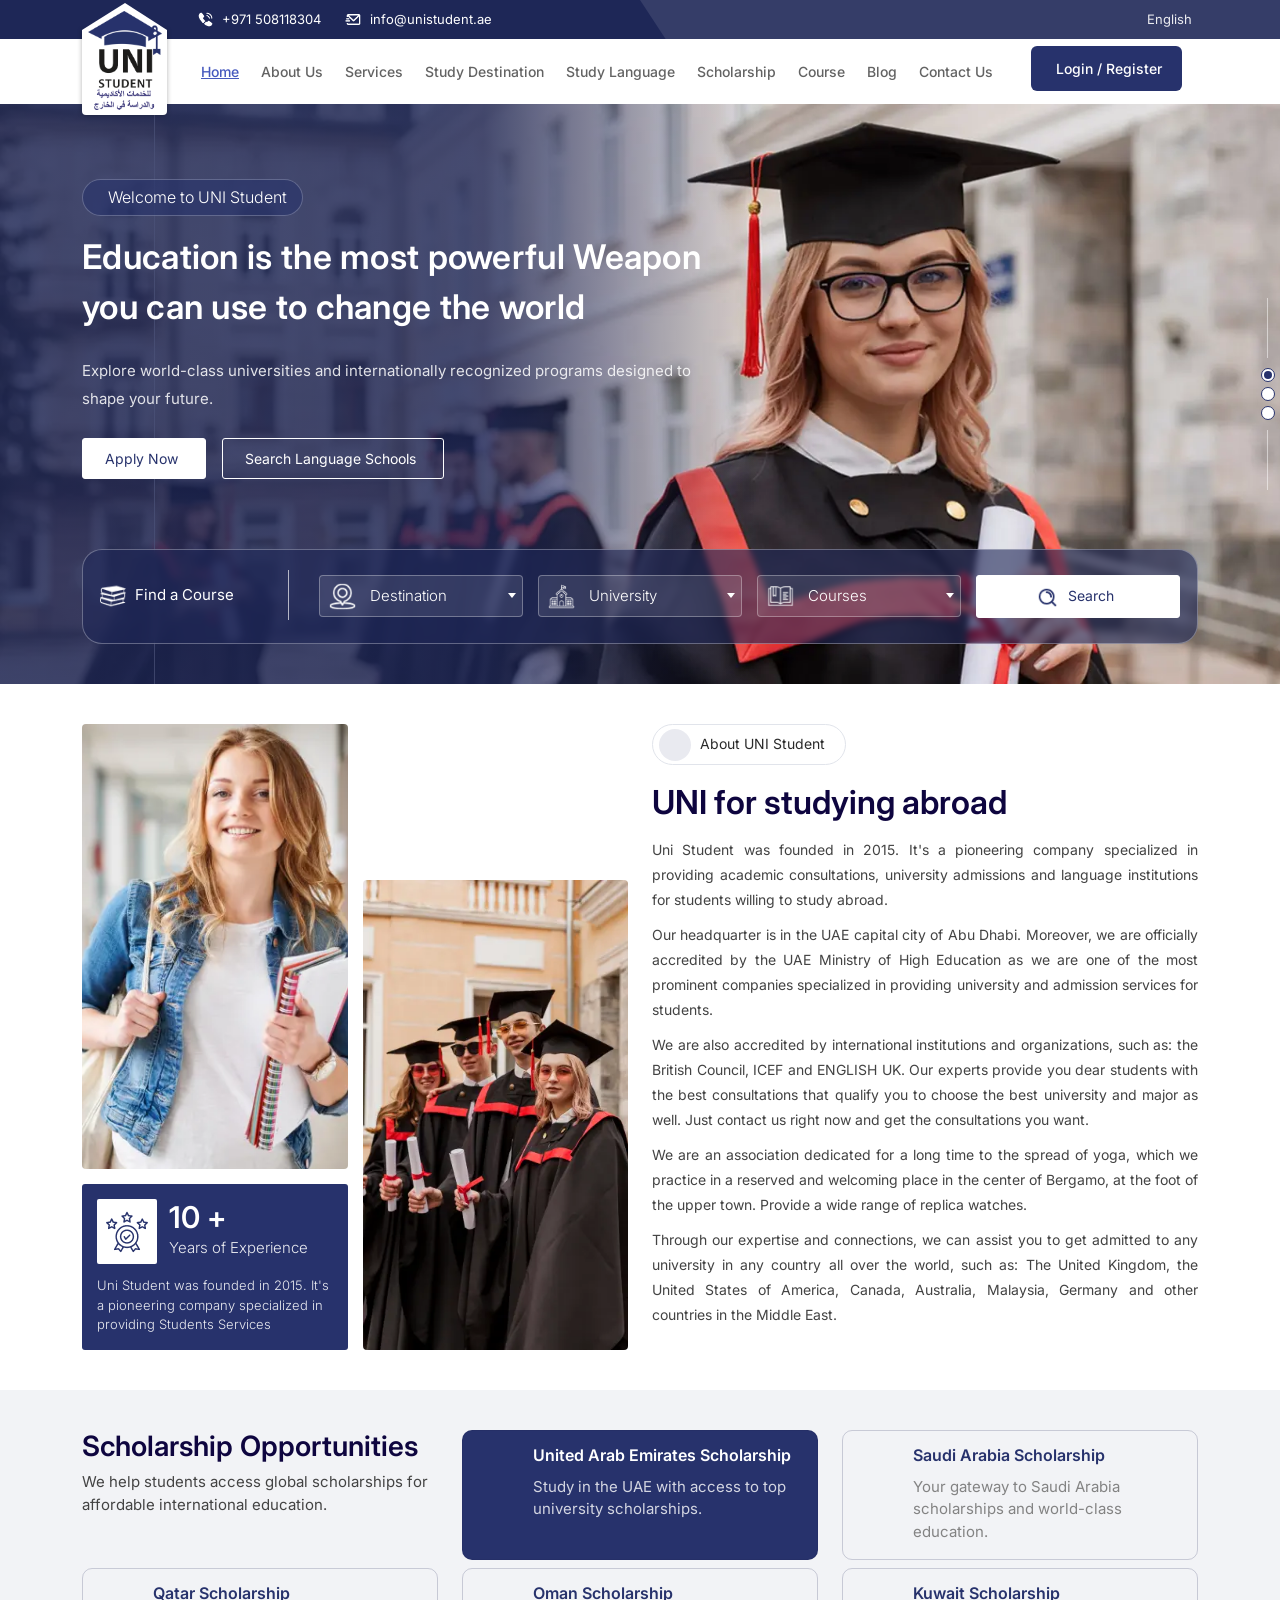
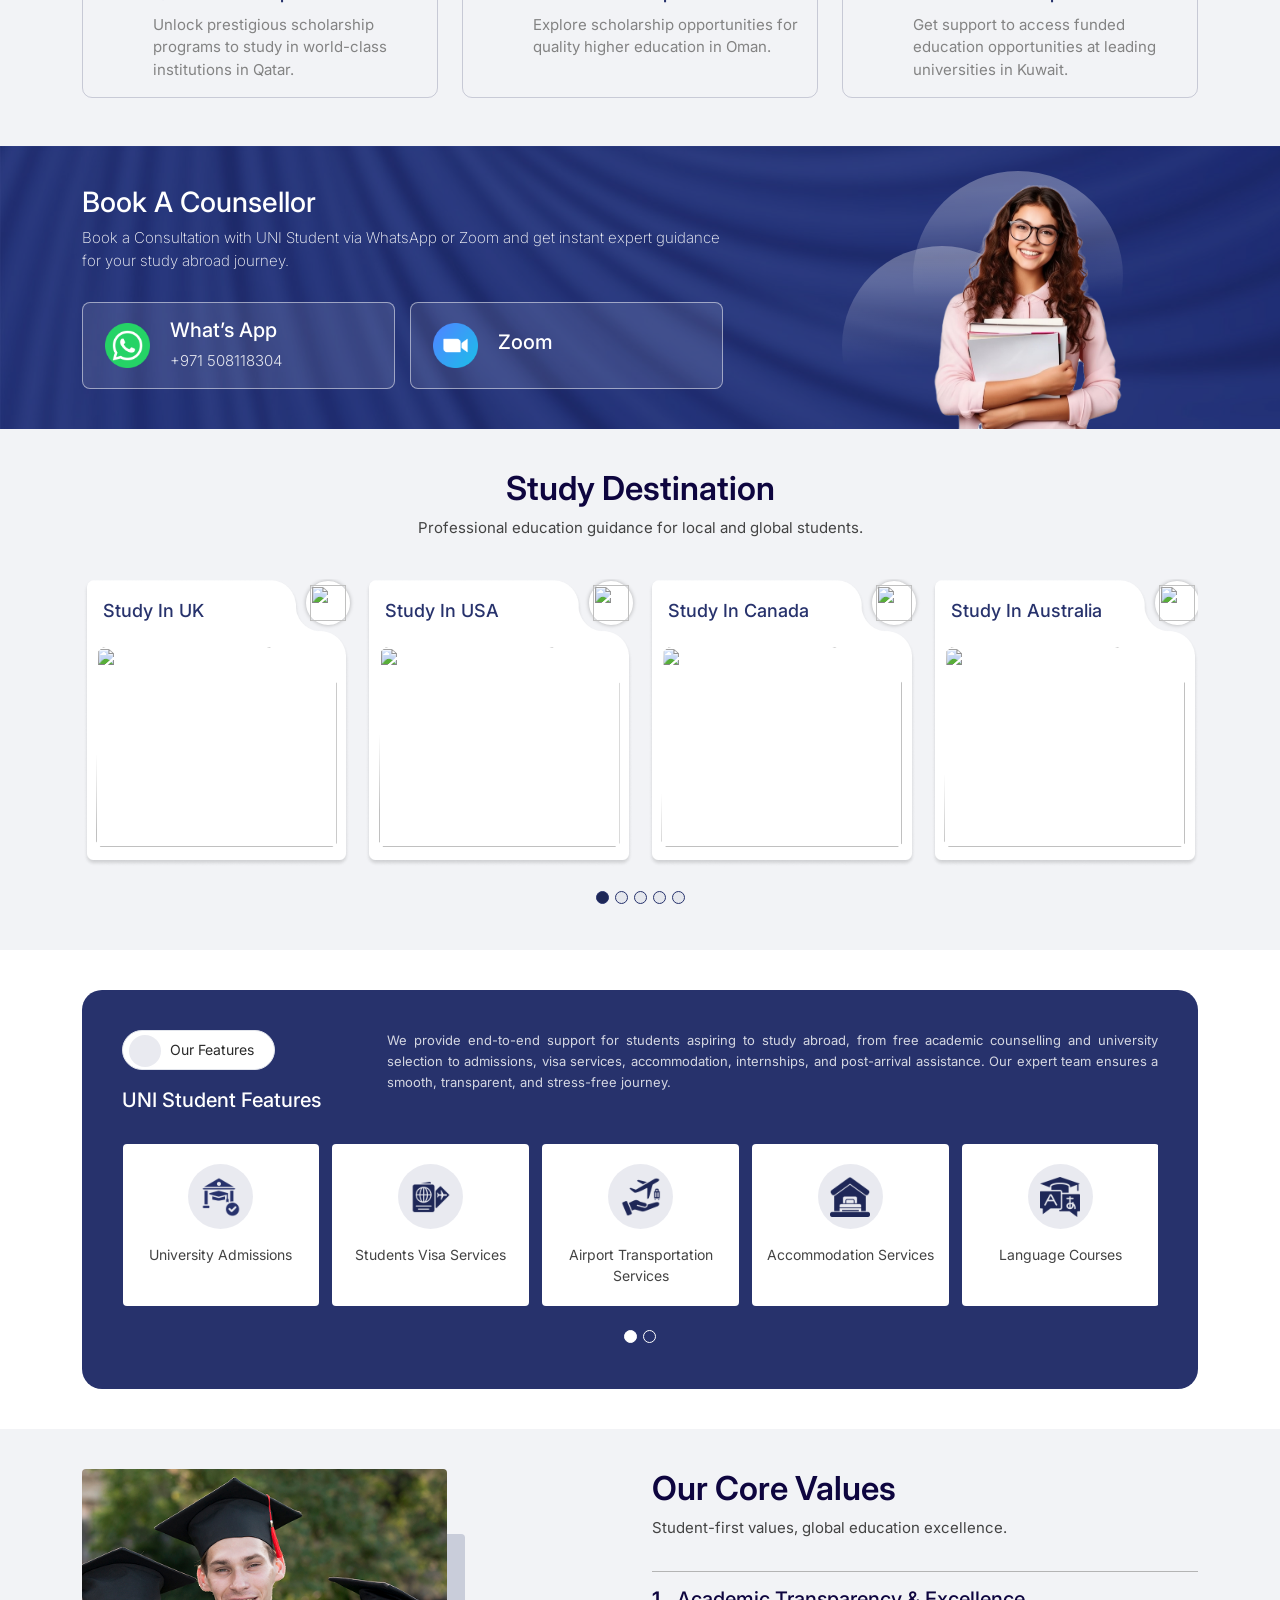
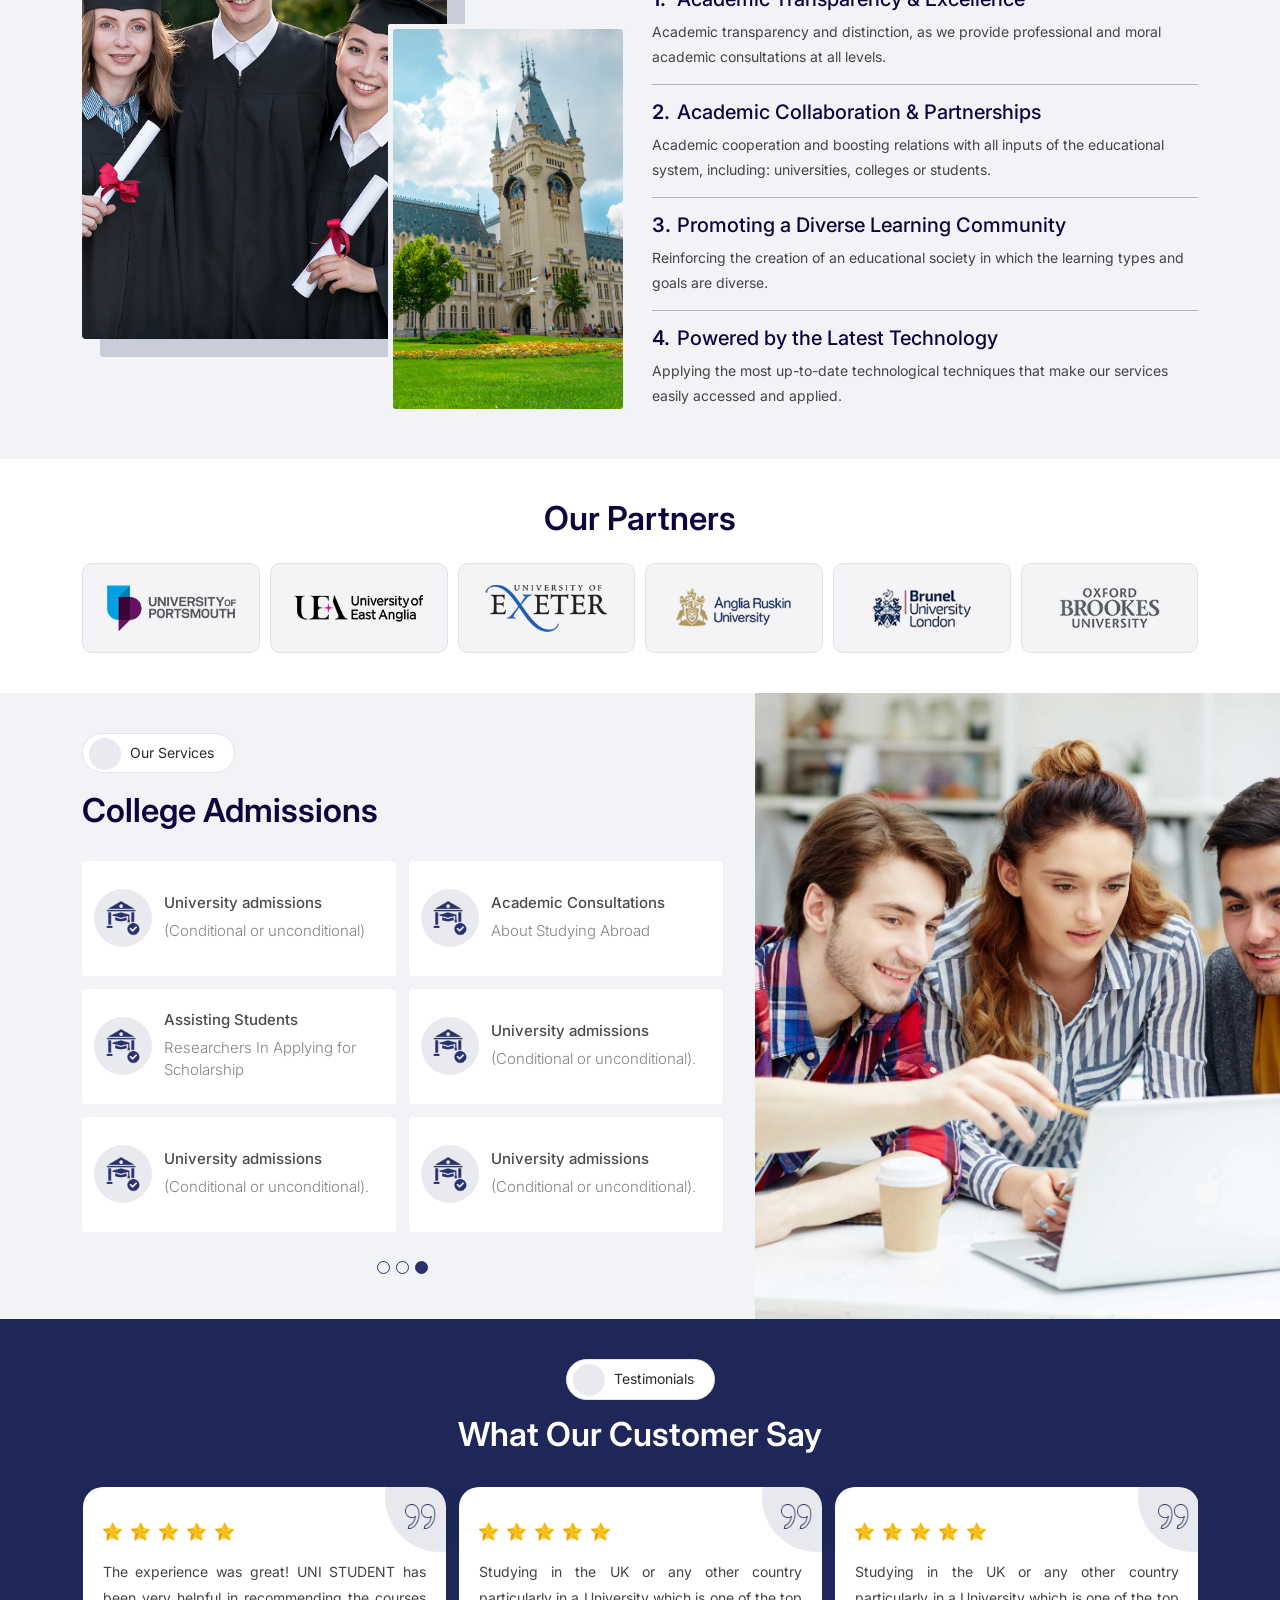
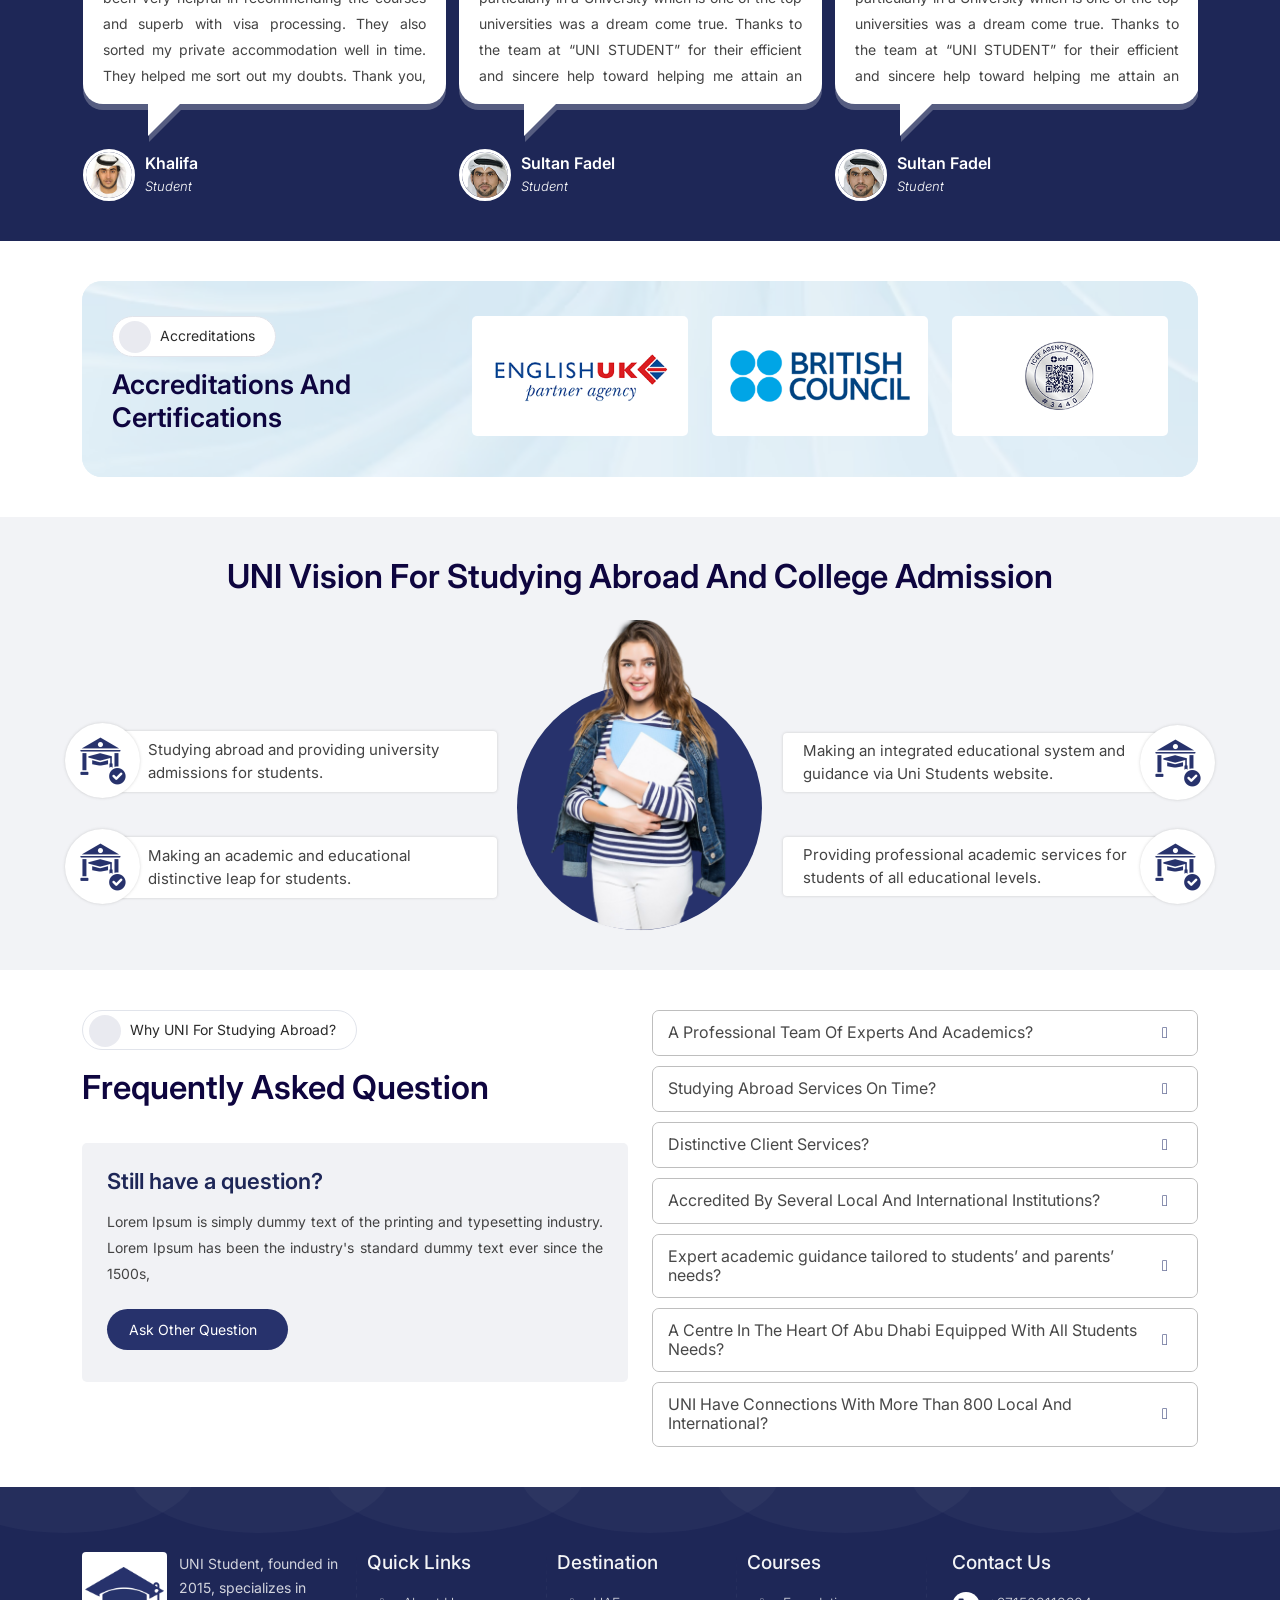
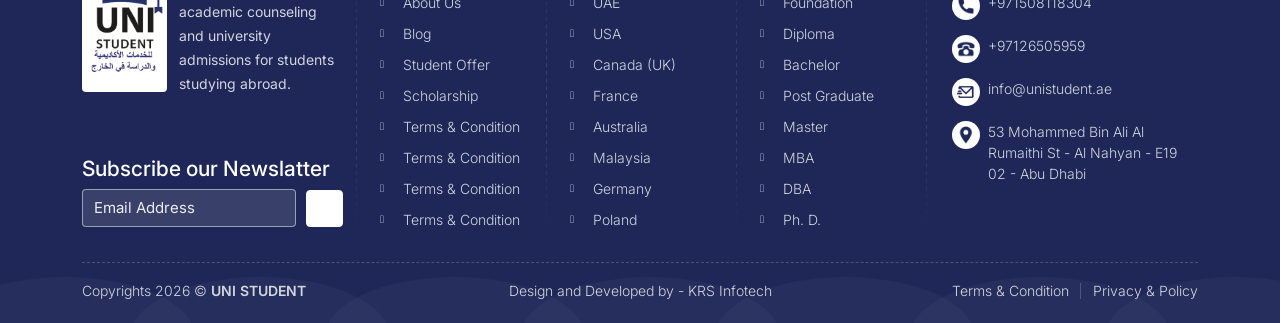
==== commit dbe61478: "add font awesome" ====
--- a/index.html
+++ b/index.html
@@ -8,8 +8,11 @@
     <link rel="icon" type="image/png" href="assets/img/favicon-32.png" sizes="32x32">
     <link rel="icon" type="image/png" href="assets/img/favicon-16.png" sizes="16x16">
     <!-- font awesome -->
-    <link rel="stylesheet" href="https://site-assets.fontawesome.com/releases/v6.7.2/css/all.css">
+    <!-- <link rel="stylesheet" href="https://site-assets.fontawesome.com/releases/v6.7.2/css/all.css"> -->
+     <link href="assets/css/owl.carousel.min.css" rel="stylesheet" />
+    <link href="assets/css/owl.theme.default.min.css" rel="stylesheet" />
     <!-- style font family -->
+
     <link
         href="https://fonts.googleapis.com/css2?family=Inter:ital,opsz,wght@0,14..32,100..900;1,14..32,100..900&family=Poppins:ital,wght@0,100;0,200;0,300;0,400;0,500;0,600;0,700;0,800;0,900;1,100;1,200;1,300;1,400;1,500;1,600;1,700;1,800;1,900&display=swap"
         rel="stylesheet">
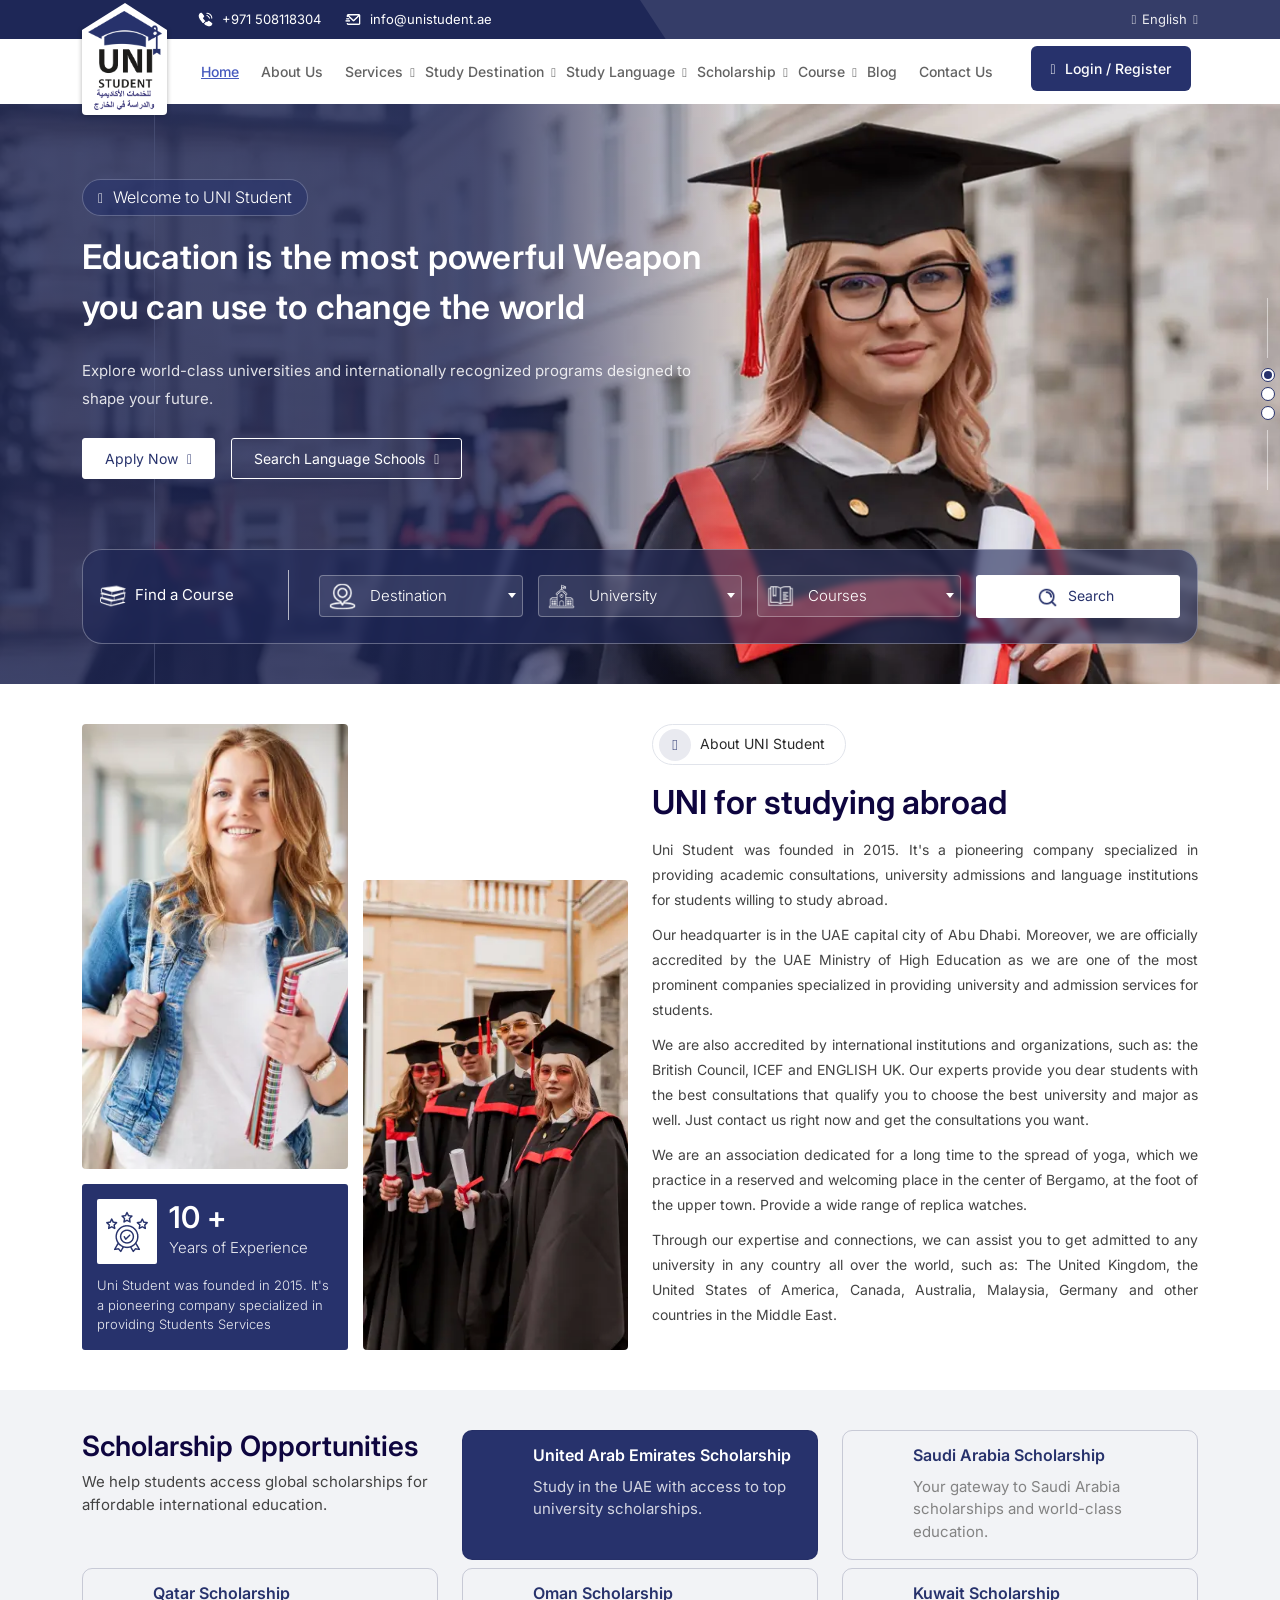
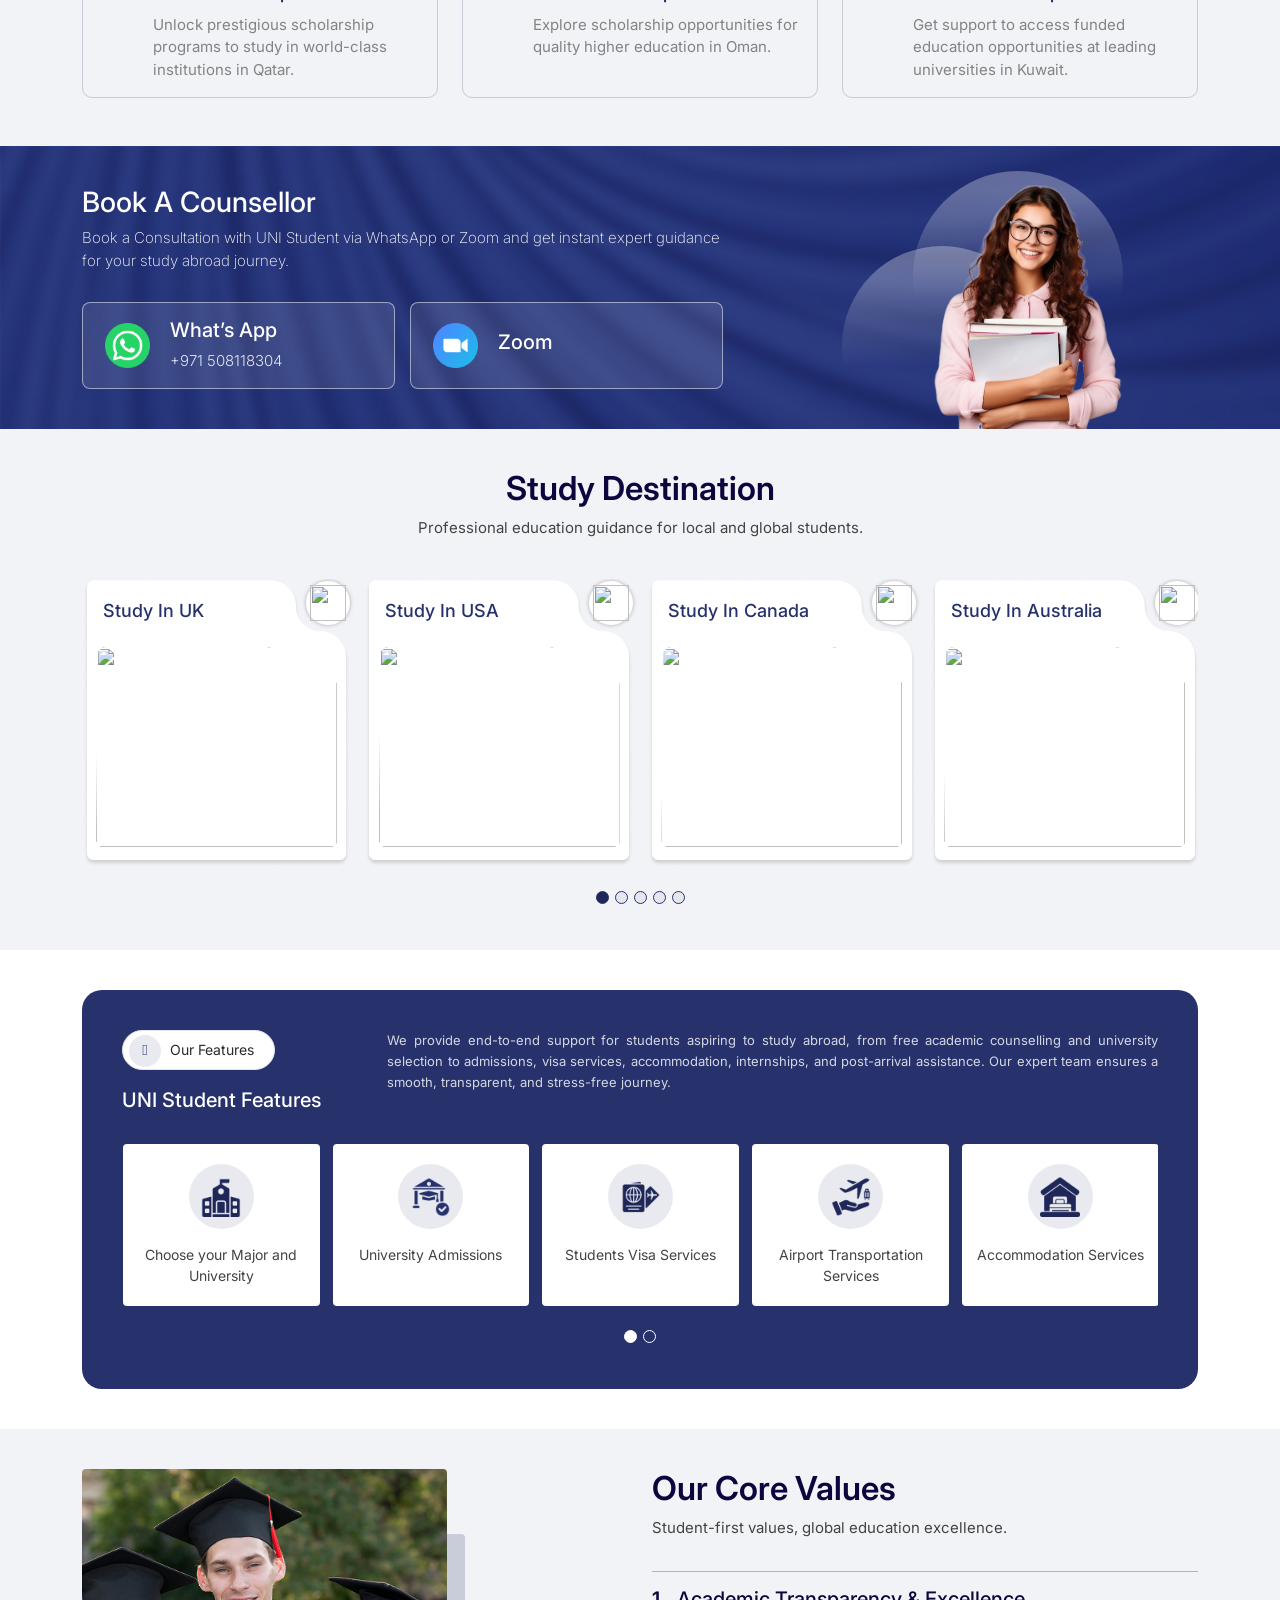
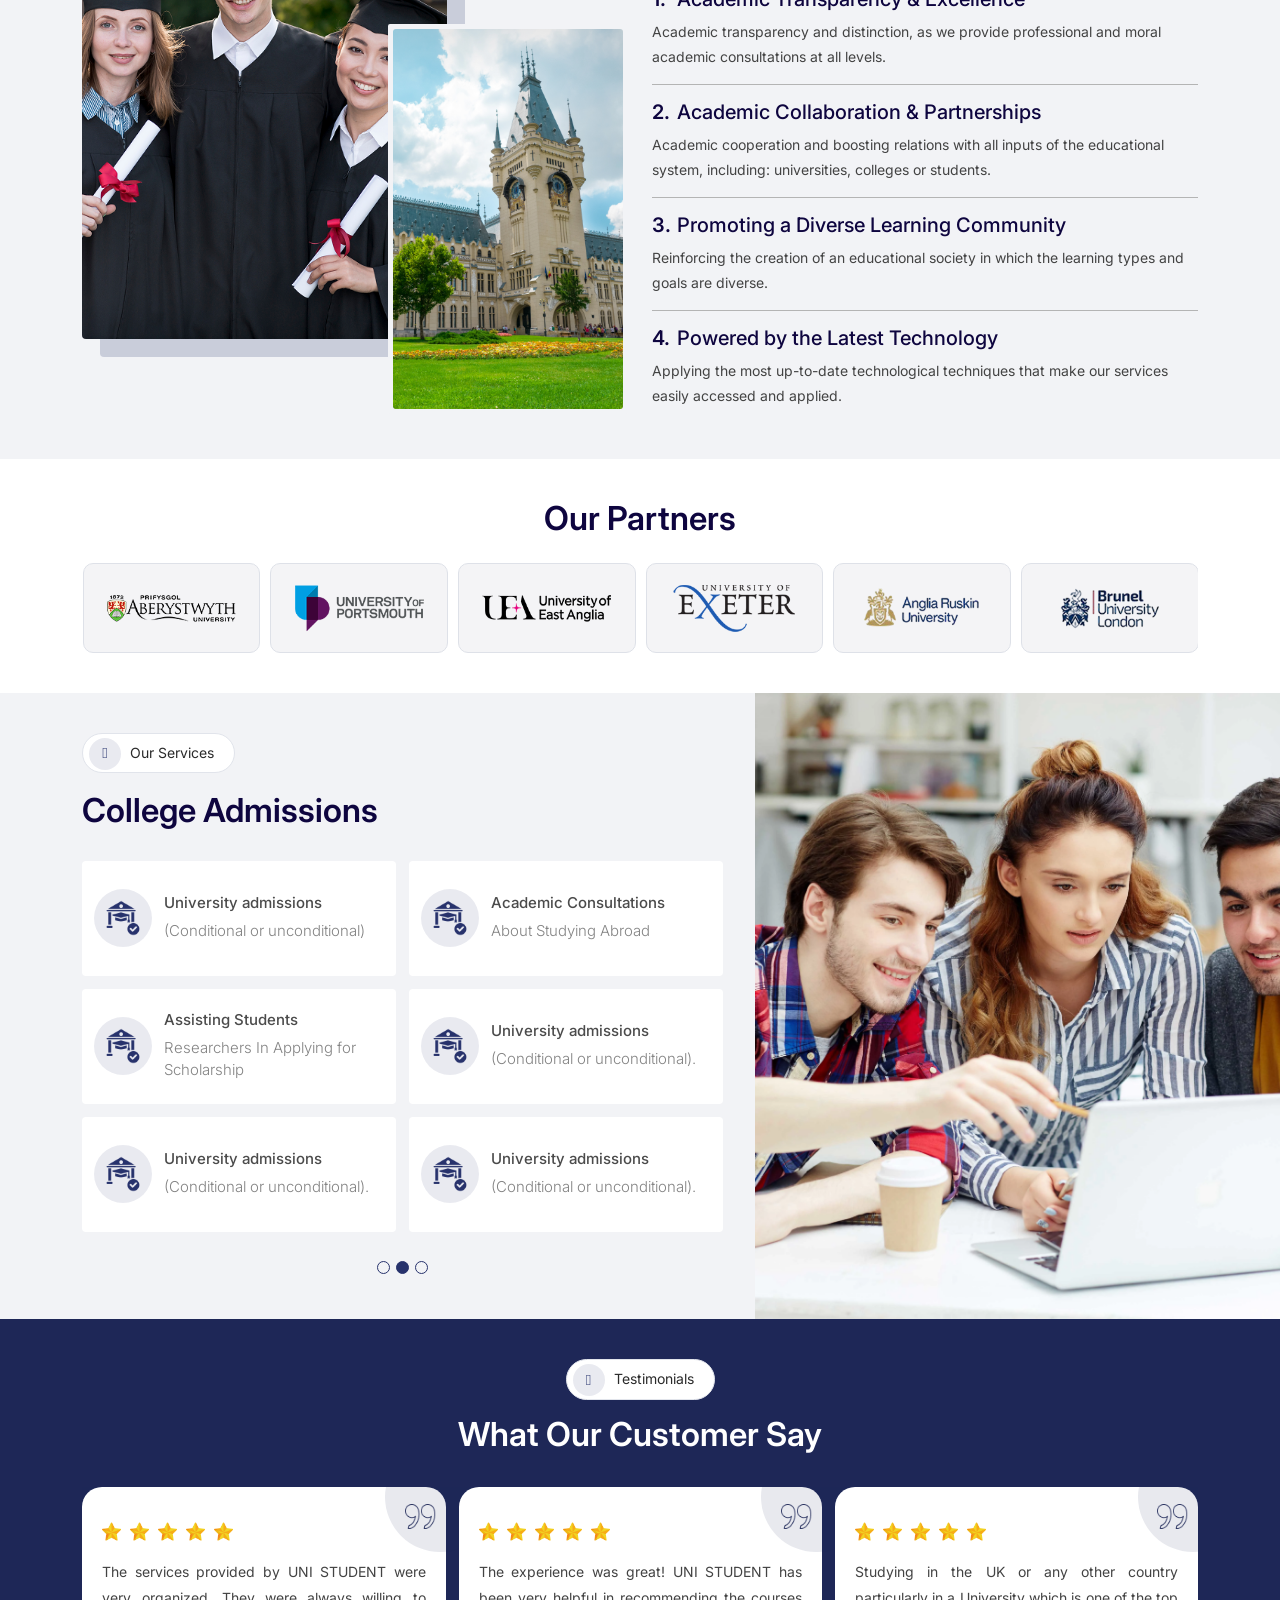
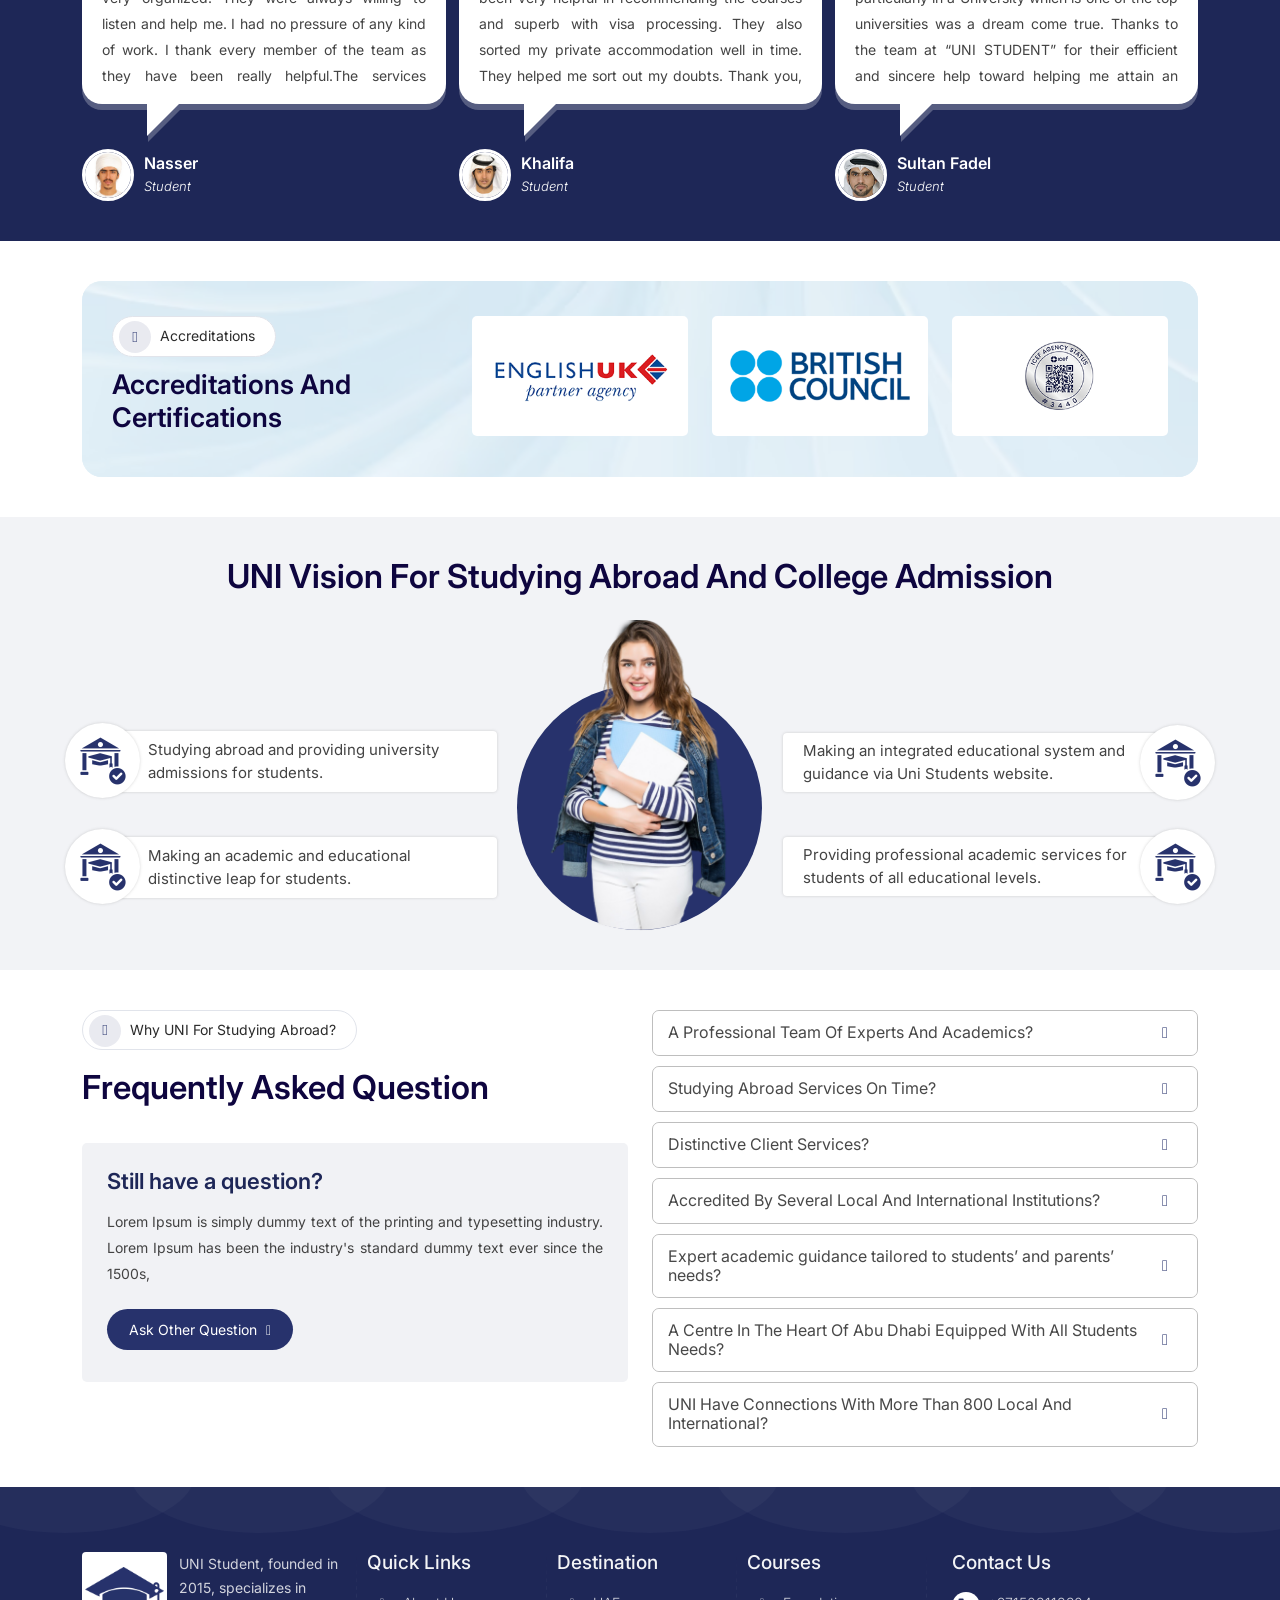
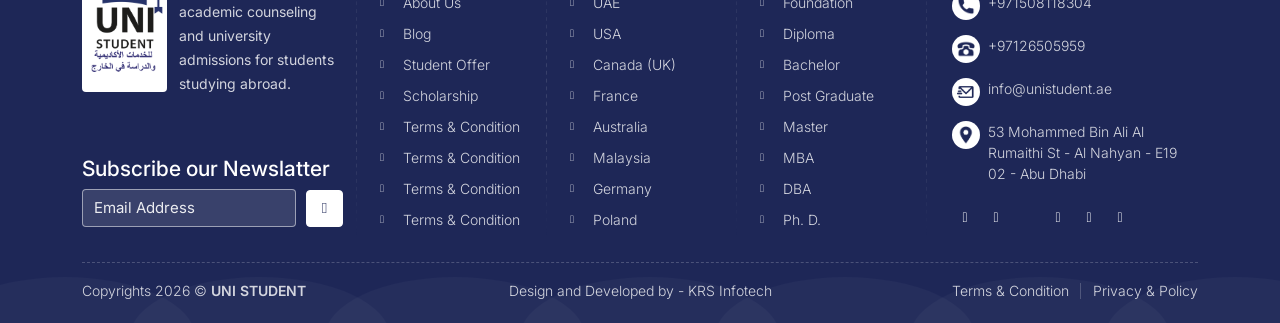
==== commit 9112cdc3: "add font awesome family" ====
--- a/index.html
+++ b/index.html
@@ -9,8 +9,8 @@
     <link rel="icon" type="image/png" href="assets/img/favicon-16.png" sizes="16x16">
     <!-- font awesome -->
     <!-- <link rel="stylesheet" href="https://site-assets.fontawesome.com/releases/v6.7.2/css/all.css"> -->
-     <link href="assets/css/owl.carousel.min.css" rel="stylesheet" />
-    <link href="assets/css/owl.theme.default.min.css" rel="stylesheet" />
+    <link href="assets/fontawesome/css/all-fontawesome.min.css" rel="stylesheet" />
+     <link href="assets/fontawesome/css/jquery-ui.min.css" rel="stylesheet" />
     <!-- style font family -->
 
     <link
